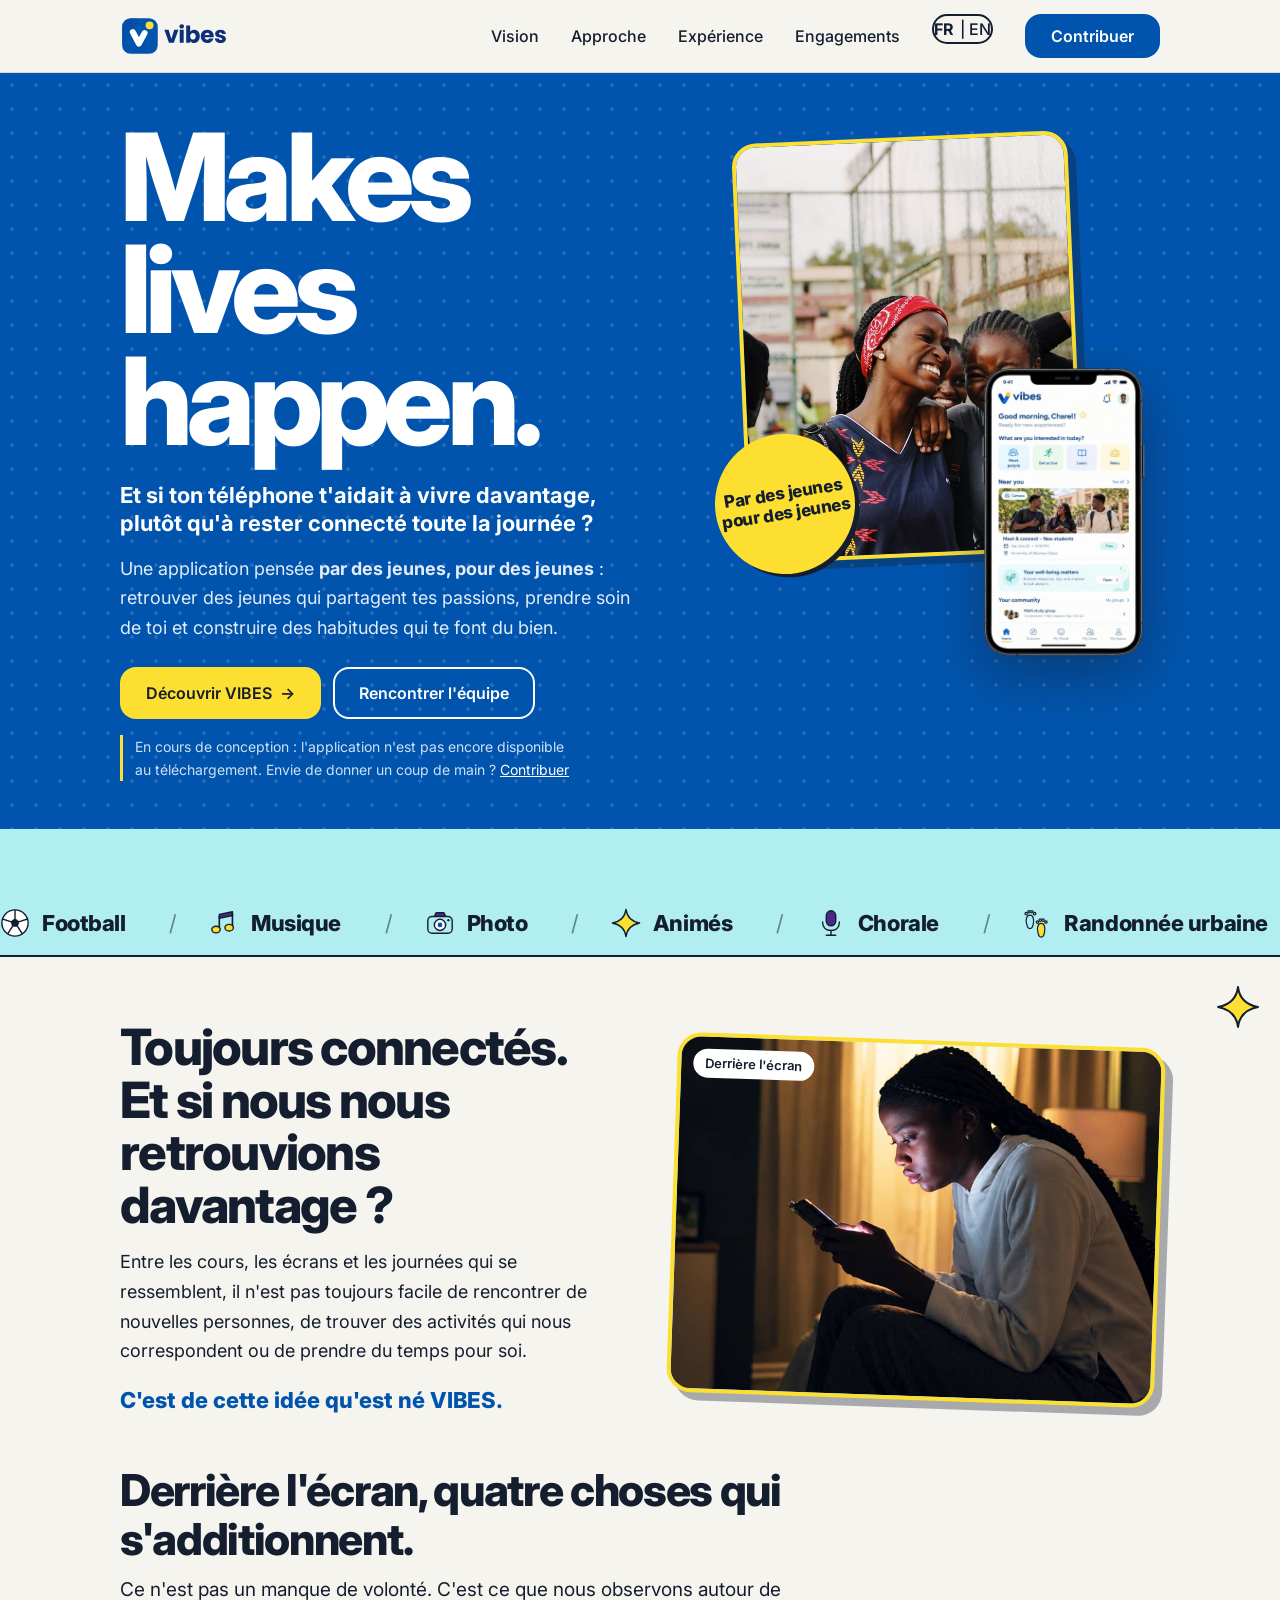
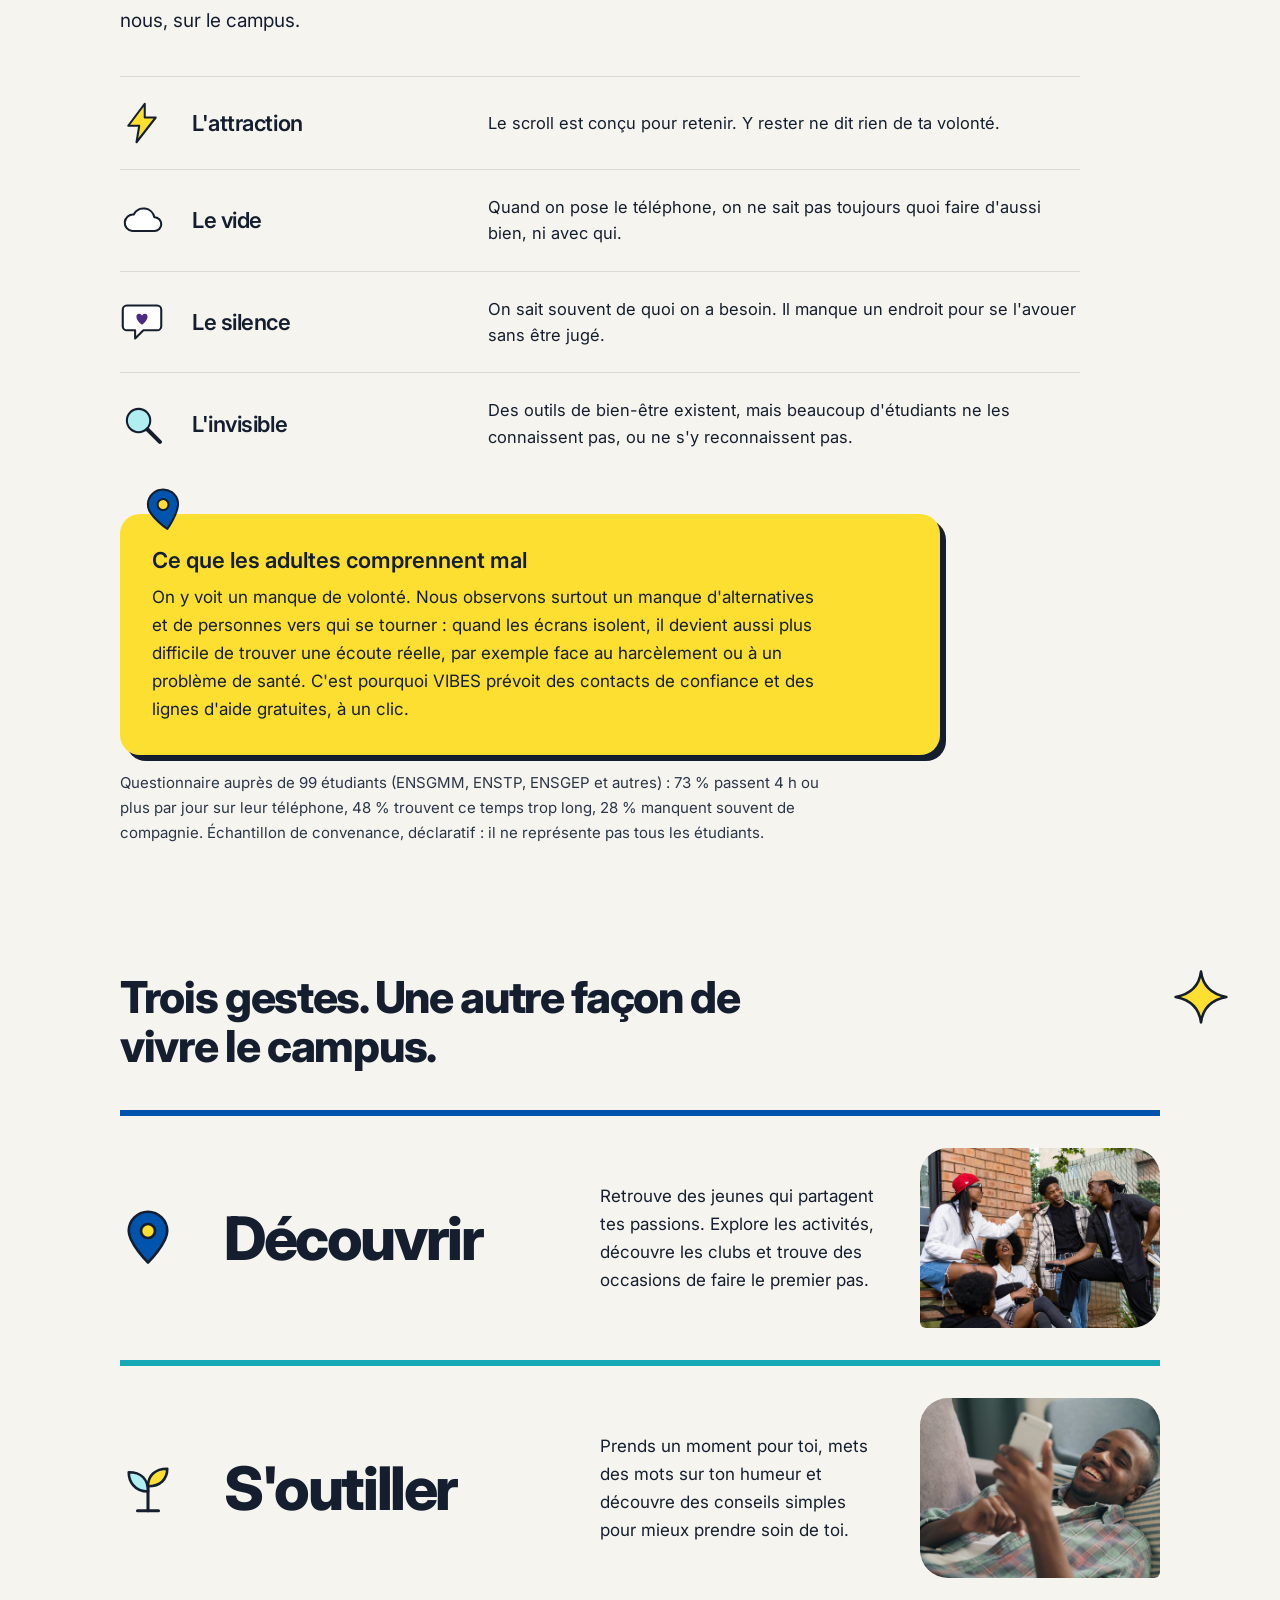
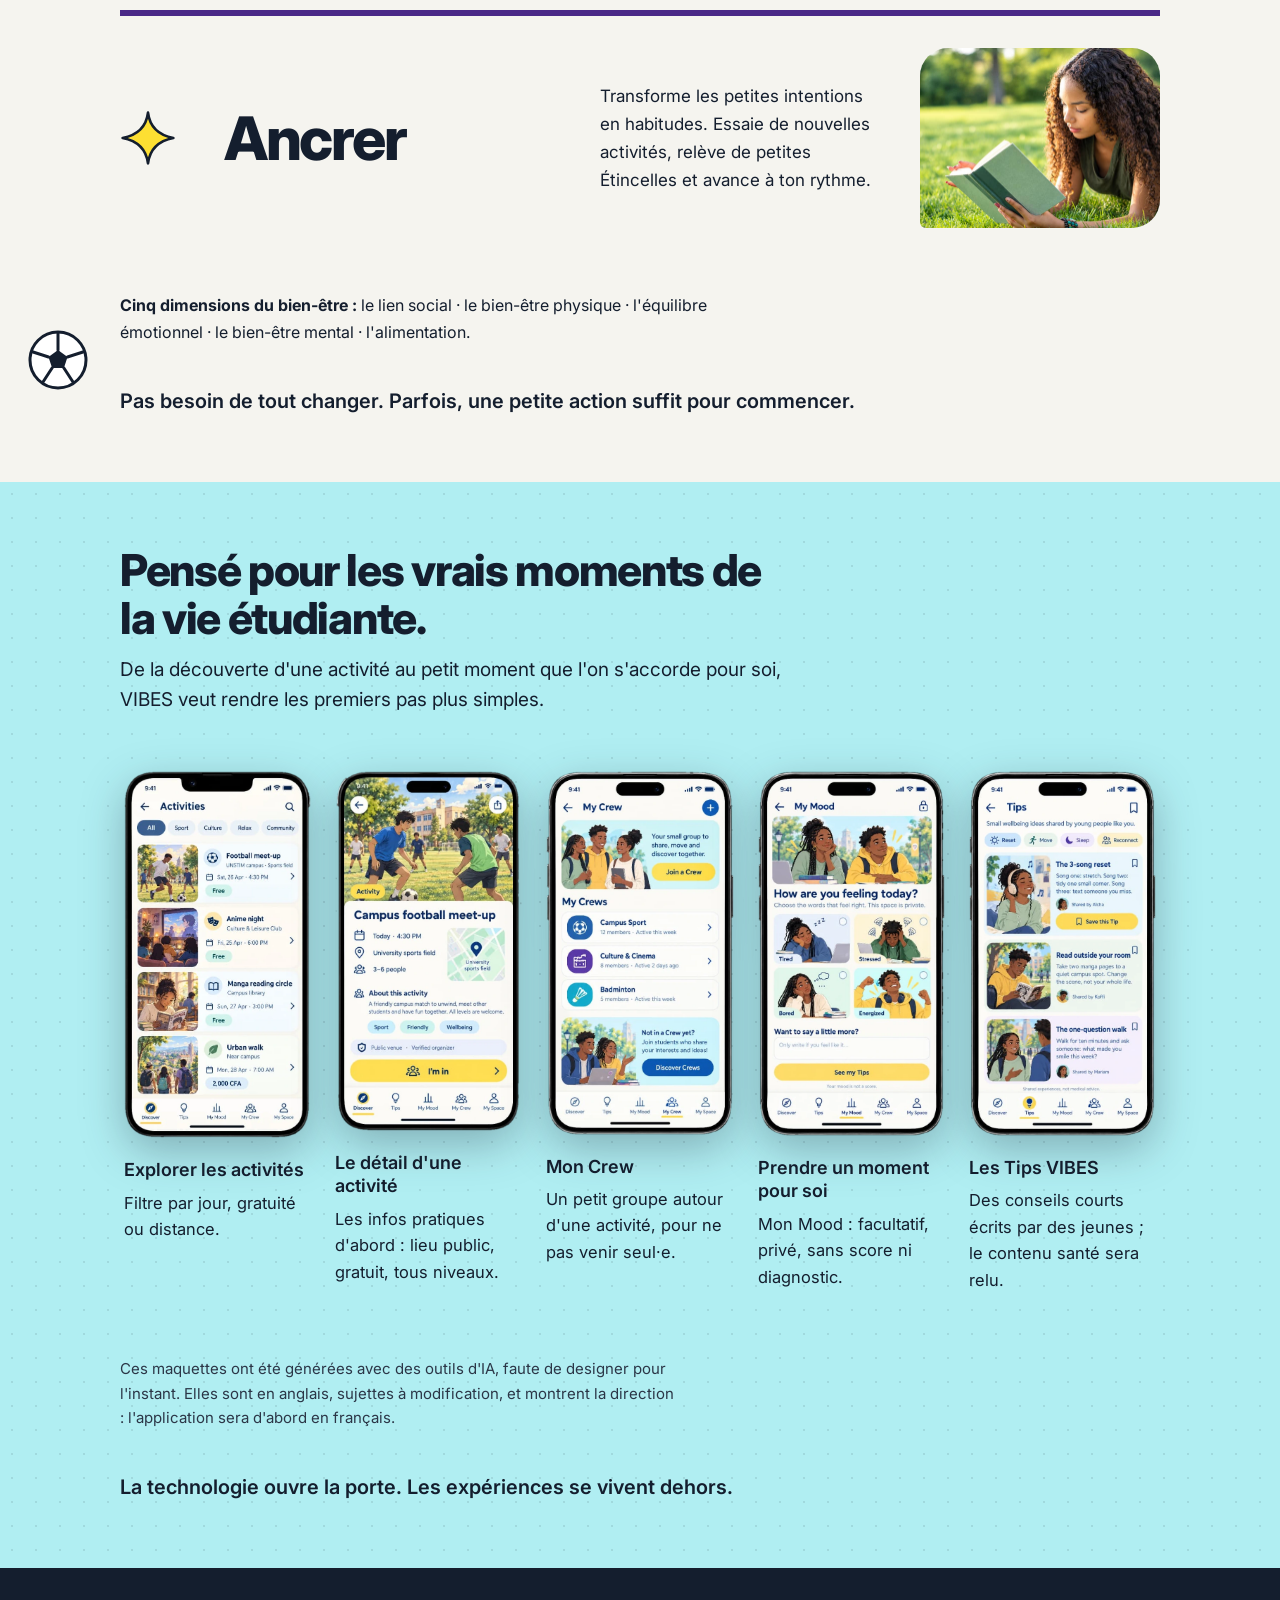
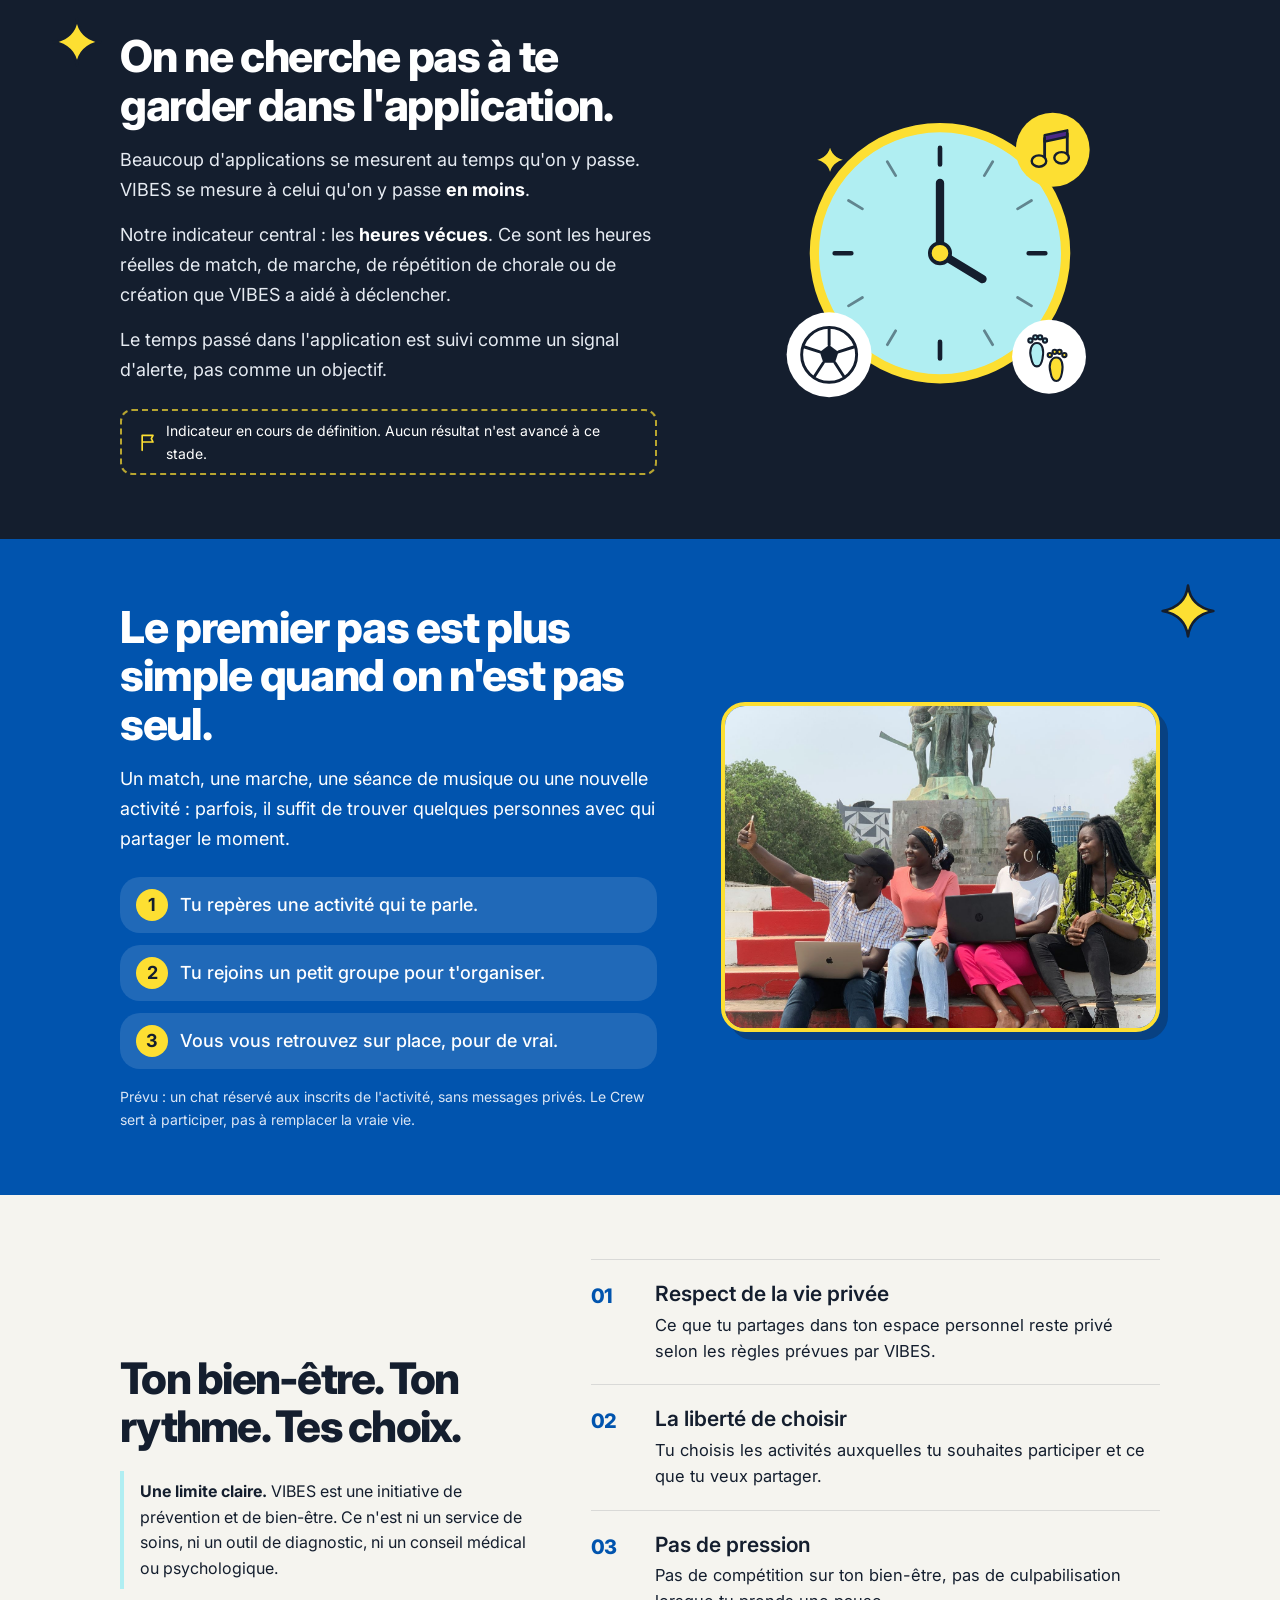
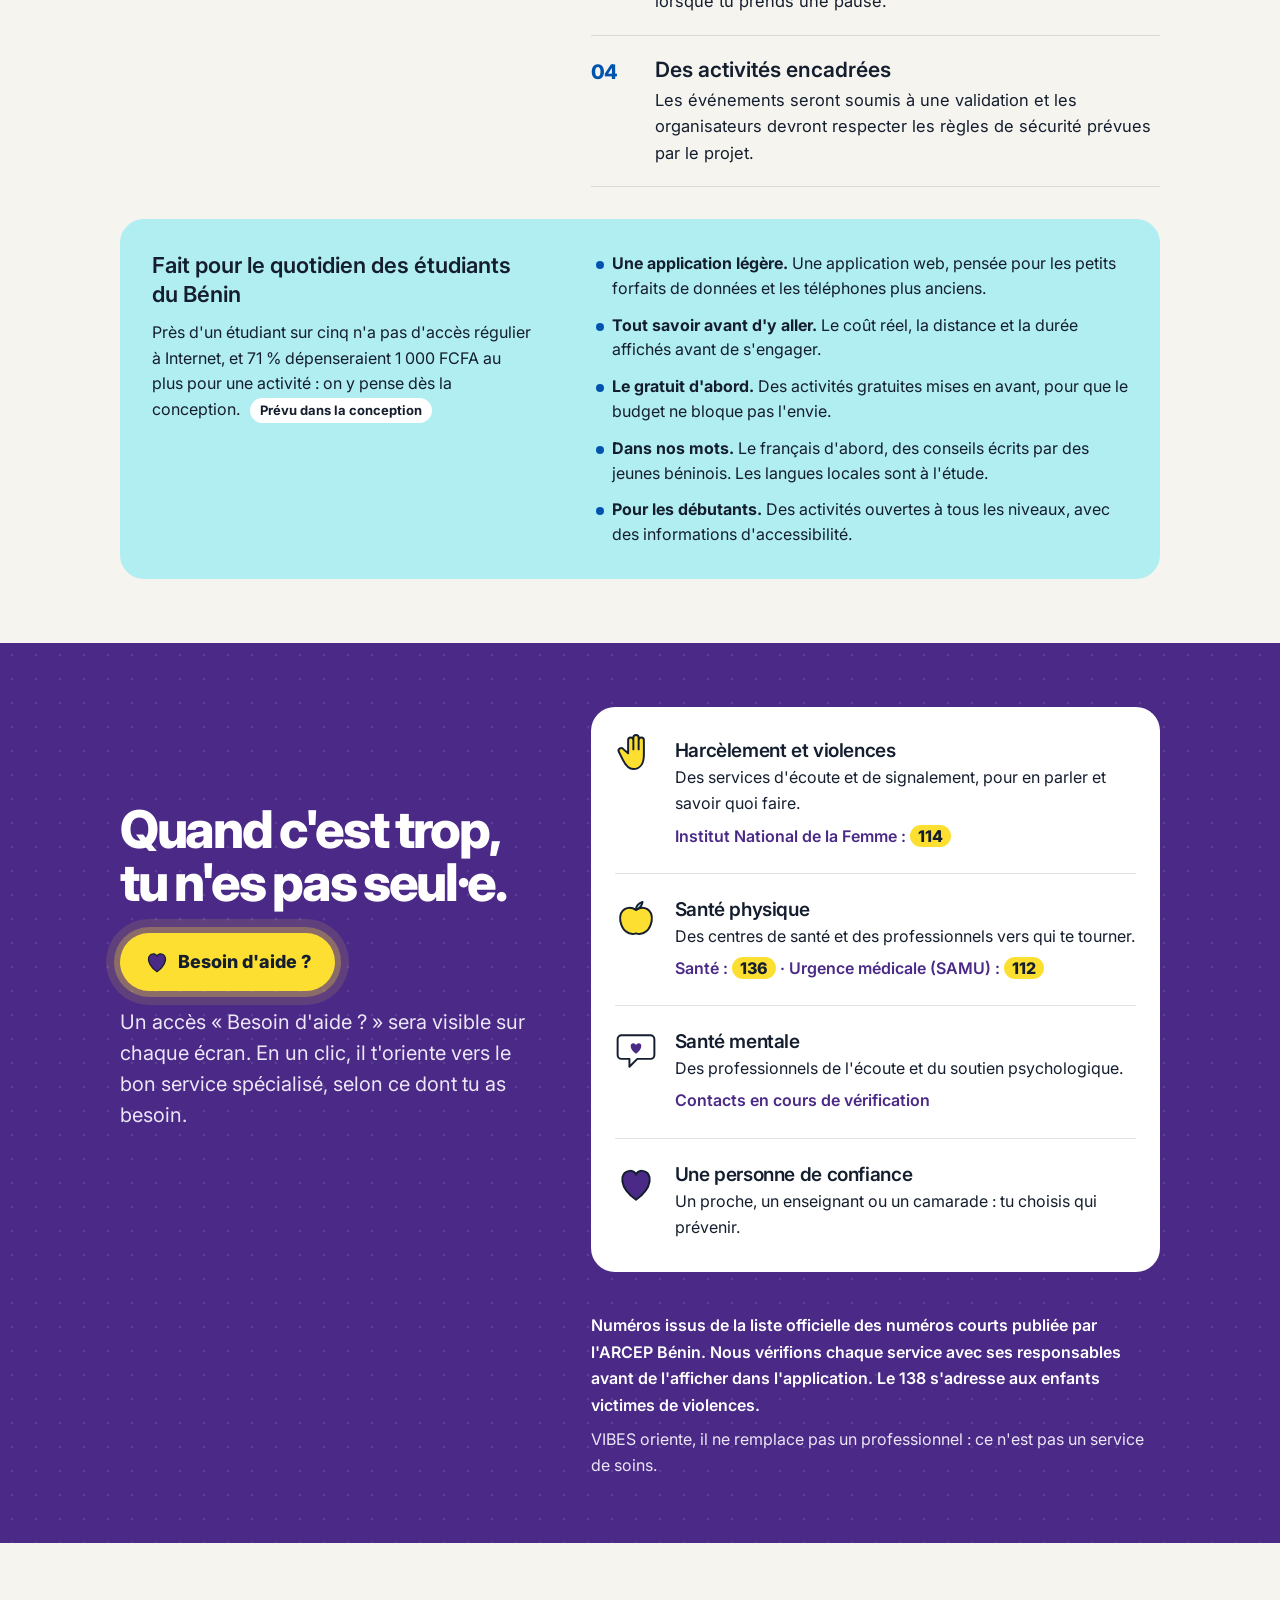
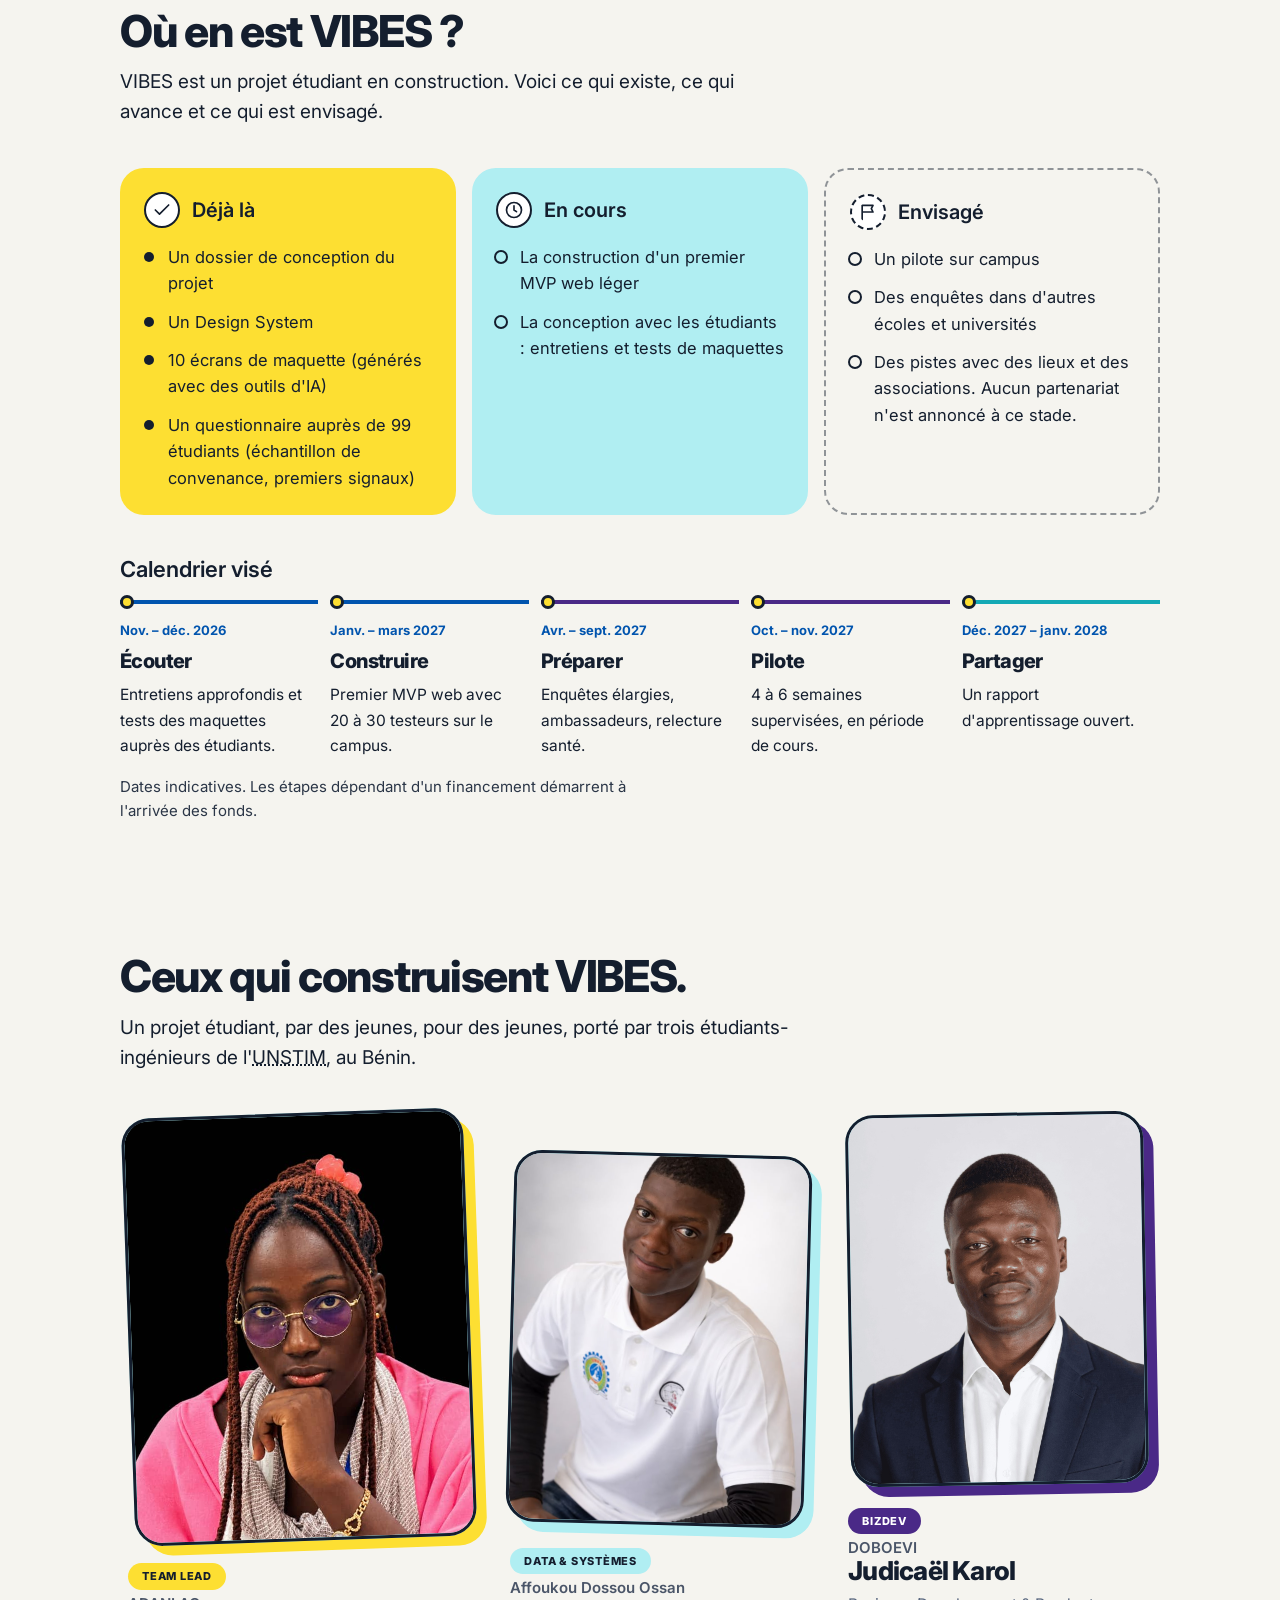
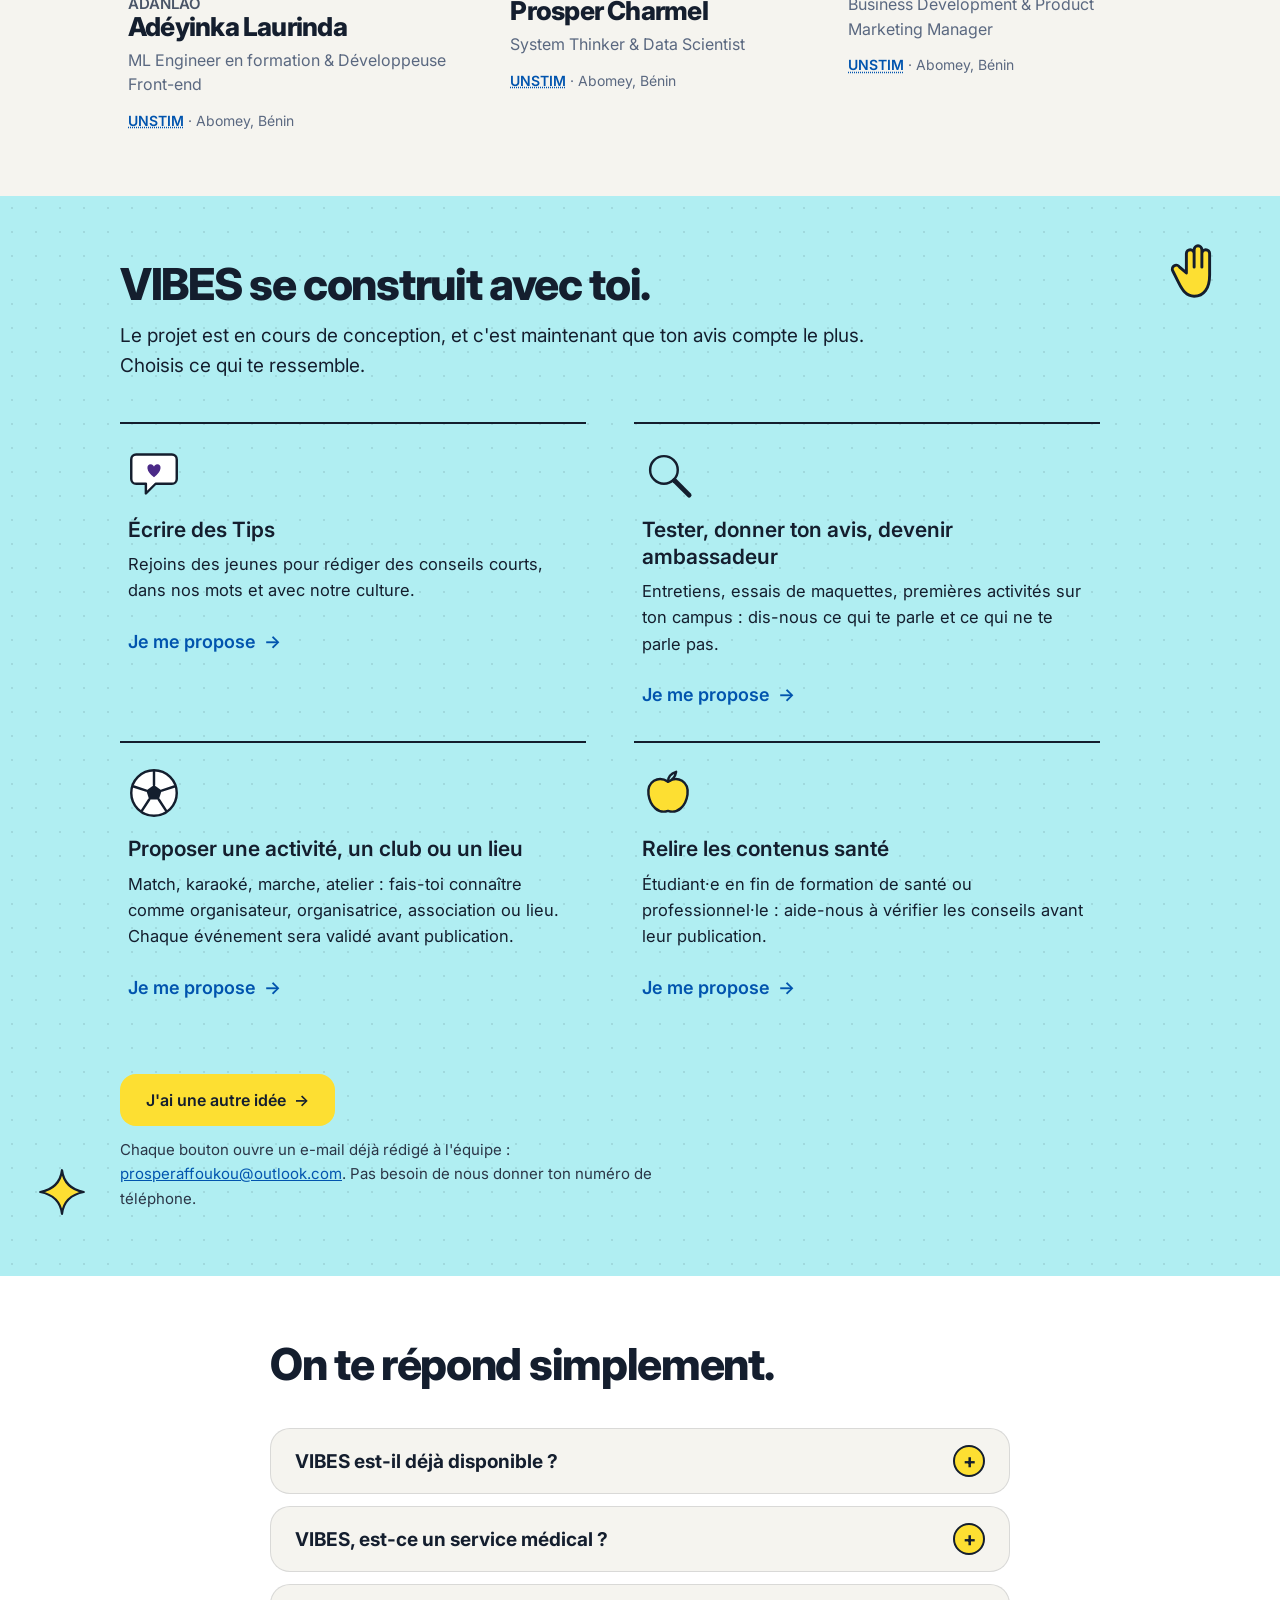
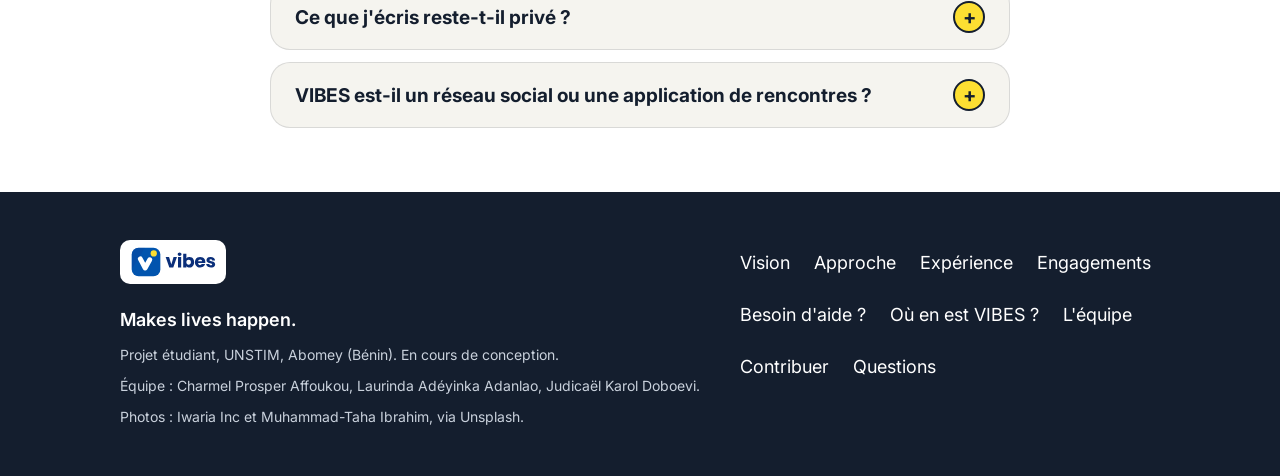
==== index.html @ 9d9d1234 "Contribuer : boutons par e-mail pré-rédigé, plus de liens GitHub Co-Authored-By: Claude Sonnet 5.5 <" ====
<!doctype html>
<html lang="fr">
<head>
  <meta charset="utf-8">
  <meta name="viewport" content="width=device-width, initial-scale=1">
  <title>VIBES · Makes lives happen</title>
  <meta name="description" content="VIBES est une initiative étudiante pour le bien-être sur les campus : retrouver des jeunes qui partagent tes passions, prendre soin de toi et construire des habitudes qui te font du bien.">
  <meta name="theme-color" content="#0154AE">
  <link rel="icon" href="favicon.svg" type="image/svg+xml">
  <link rel="icon" href="assets/brand/favicon-32.png" sizes="32x32" type="image/png">
  <link rel="apple-touch-icon" href="assets/brand/apple-touch-icon.png">
  <meta property="og:type" content="website">
  <meta property="og:locale" content="fr_FR">
  <meta property="og:title" content="VIBES · Makes lives happen">
  <meta property="og:description" content="Le bien-être étudiant autrement : découvrir, s'outiller, ancrer de bonnes habitudes.">
  <meta property="og:image" content="https://charmel7.github.io/vibes/assets/brand/og-image.png">
  <meta name="twitter:card" content="summary_large_image">
  <script>document.documentElement.classList.add('js');</script>
  <link rel="preconnect" href="https://fonts.googleapis.com">
  <link rel="preconnect" href="https://fonts.gstatic.com" crossorigin>
  <link rel="stylesheet" href="https://fonts.googleapis.com/css2?family=Inter:wght@400;500;600;700&display=swap">
  <link rel="stylesheet" href="styles.css">
</head>
<body>

<!-- ============ Bibliothèque d'illustrations (SVG) ============ -->
<svg width="0" height="0" style="position:absolute" aria-hidden="true" focusable="false">
  <defs>
    <!-- Icônes à traits (style Lucide) -->
    <symbol id="i-users" viewBox="0 0 24 24"><path d="M16 21v-2a4 4 0 0 0-4-4H6a4 4 0 0 0-4 4v2"/><circle cx="9" cy="7" r="4"/><path d="M22 21v-2a4 4 0 0 0-3-3.87"/><path d="M16 3.13a4 4 0 0 1 0 7.75"/></symbol>
    <symbol id="i-activity" viewBox="0 0 24 24"><path d="M22 12h-4l-3 9L9 3l-3 9H2"/></symbol>
    <symbol id="i-heart" viewBox="0 0 24 24"><path d="M19 14c1.49-1.46 3-3.21 3-5.5A5.5 5.5 0 0 0 16.5 3c-1.76 0-3 .5-4.5 2-1.5-1.5-2.74-2-4.5-2A5.5 5.5 0 0 0 2 8.5c0 2.3 1.5 4.05 3 5.5l7 7Z"/></symbol>
    <symbol id="i-wind" viewBox="0 0 24 24"><path d="M17.7 7.7a2.5 2.5 0 1 1 1.8 4.3H2"/><path d="M9.6 4.6A2 2 0 1 1 11 8H2"/><path d="M12.6 19.4A2 2 0 1 0 14 16H2"/></symbol>
    <symbol id="i-apple" viewBox="0 0 24 24"><path d="M12 20.94c1.5 0 2.75 1.06 4 1.06 3 0 6-8 6-12.22A4.91 4.91 0 0 0 17 5c-2.22 0-4 1.44-5 2-1-.56-2.78-2-5-2a4.9 4.9 0 0 0-5 4.78C2 14 5 22 8 22c1.25 0 2.5-1.06 4-1.06Z"/><path d="M10 2c1 .5 2 2 2 5"/></symbol>
    <symbol id="i-menu" viewBox="0 0 24 24"><path d="M4 6h16M4 12h16M4 18h16"/></symbol>
    <symbol id="i-x" viewBox="0 0 24 24"><path d="M18 6 6 18M6 6l12 12"/></symbol>
    <symbol id="i-plus" viewBox="0 0 24 24"><path d="M12 5v14M5 12h14"/></symbol>
    <symbol id="i-check" viewBox="0 0 24 24"><path d="M20 6 9 17l-5-5"/></symbol>
    <symbol id="i-clock" viewBox="0 0 24 24"><circle cx="12" cy="12" r="9"/><path d="M12 7v5l3 2"/></symbol>
    <symbol id="i-flag" viewBox="0 0 24 24"><path d="M5 22V4M5 4h13l-2 4 2 4H5"/></symbol>

    <!-- Marque : petit soleil du logo -->
    <symbol id="s-logo-sun" viewBox="0 0 24 24"><g stroke="currentColor" stroke-width="2" stroke-linecap="round"><path d="M12 1.5v3M12 19.5v3M1.5 12h3M19.5 12h3M4.6 4.6l2.1 2.1M17.3 17.3l2.1 2.1M19.4 4.6l-2.1 2.1M6.7 17.3l-2.1 2.1"/></g><circle cx="12" cy="12" r="5" fill="#FDDF32" stroke="currentColor" stroke-width="2"/></symbol>

    <!-- Autocollants : contour bleu nuit, couleurs de la palette -->
    <symbol id="s-ball" viewBox="0 0 64 64"><circle cx="32" cy="32" r="28" fill="#fff" stroke="#141E2E" stroke-width="3"/><polygon points="32,22 41.5,29 37.9,40 26.1,40 22.5,29" fill="#141E2E"/><path d="M32 22V5M41.5 29L57 24M37.9 40L47 54M26.1 40L17 54M22.5 29L7 24" stroke="#141E2E" stroke-width="3" fill="none" stroke-linecap="round"/></symbol>
    <symbol id="s-note" viewBox="0 0 64 64"><path d="M22 14 50 8v8L22 22Z" fill="#4A2987" stroke="#141E2E" stroke-width="3" stroke-linejoin="round"/><path d="M22 18v26M50 12v28" stroke="#141E2E" stroke-width="3.5" fill="none" stroke-linecap="round"/><ellipse cx="15" cy="46" rx="9" ry="7" fill="#FDDF32" stroke="#141E2E" stroke-width="3"/><ellipse cx="43" cy="42" rx="9" ry="7" fill="#FDDF32" stroke="#141E2E" stroke-width="3"/></symbol>
    <symbol id="s-camera" viewBox="0 0 64 64"><path d="M20 18l4-8h16l4 8" fill="#4A2987" stroke="#141E2E" stroke-width="3" stroke-linejoin="round"/><rect x="6" y="18" width="52" height="36" rx="9" fill="#B0EEF2" stroke="#141E2E" stroke-width="3"/><circle cx="32" cy="36" r="12" fill="#fff" stroke="#141E2E" stroke-width="3"/><circle cx="32" cy="36" r="5" fill="#0154AE"/><circle cx="50" cy="26" r="2.5" fill="#141E2E"/></symbol>
    <symbol id="s-book" viewBox="0 0 64 64"><path d="M32 18C24 12 12 12 6 14v36c6-2 18-2 26 4Z" fill="#fff" stroke="#141E2E" stroke-width="3" stroke-linejoin="round"/><path d="M32 18c8-6 20-6 26-4v36c-6-2-18-2-26 4Z" fill="#B0EEF2" stroke="#141E2E" stroke-width="3" stroke-linejoin="round"/><path d="M14 24h12M14 32h12M38 24h12M38 32h12" stroke="#141E2E" stroke-width="2.5" stroke-linecap="round"/></symbol>
    <symbol id="s-spark" viewBox="0 0 64 64"><path d="M32 3Q35 27 61 32Q35 37 32 61Q29 37 3 32Q29 27 32 3Z" fill="#FDDF32" stroke="#141E2E" stroke-width="3" stroke-linejoin="round"/></symbol>
    <symbol id="s-sun" viewBox="0 0 64 64"><g stroke="#141E2E" stroke-width="3.5" stroke-linecap="round"><path d="M32 4v8M32 52v8M4 32h8M52 32h8M12 12l6 6M46 46l6 6M52 12l-6 6M12 52l6-6"/></g><circle cx="32" cy="32" r="14" fill="#FDDF32" stroke="#141E2E" stroke-width="3"/></symbol>
    <symbol id="s-bubble" viewBox="0 0 64 64"><path d="M10 8h44a6 6 0 0 1 6 6v24a6 6 0 0 1-6 6H34L22 56V44H10a6 6 0 0 1-6-6V14a6 6 0 0 1 6-6Z" fill="#fff" stroke="#141E2E" stroke-width="3" stroke-linejoin="round"/><path d="M32 36C22 29 22 20 28 20c2 0 4 2 4 3 0-1 2-3 4-3 6 0 6 9-4 16Z" fill="#4A2987"/></symbol>
    <symbol id="s-foot" viewBox="0 0 64 64"><g stroke="#141E2E" stroke-width="2.6" stroke-linejoin="round"><path d="M10 34c-3-9 0-19 7-19s9 9 7 19c-1 6-3 10-7 10s-6-4-7-10Z" fill="#B0EEF2"/><circle cx="9" cy="12" r="2.6" fill="#B0EEF2"/><circle cx="15" cy="8" r="2.6" fill="#B0EEF2"/><circle cx="21" cy="8" r="2.6" fill="#B0EEF2"/><circle cx="27" cy="12" r="2.6" fill="#B0EEF2"/><path d="M34 52c-3-9 0-19 7-19s9 9 7 19c-1 6-3 10-7 10s-6-4-7-10Z" fill="#FDDF32"/><circle cx="33" cy="30" r="2.6" fill="#FDDF32"/><circle cx="39" cy="26" r="2.6" fill="#FDDF32"/><circle cx="45" cy="26" r="2.6" fill="#FDDF32"/><circle cx="51" cy="30" r="2.6" fill="#FDDF32"/></g></symbol>
    <symbol id="s-sprout" viewBox="0 0 64 64"><path d="M32 58V30" stroke="#141E2E" stroke-width="3.5" stroke-linecap="round"/><path d="M32 36C16 36 10 24 10 14c14 0 22 8 22 22Z" fill="#B0EEF2" stroke="#141E2E" stroke-width="3" stroke-linejoin="round"/><path d="M32 30c0-12 8-20 22-20 0 12-8 20-22 20Z" fill="#FDDF32" stroke="#141E2E" stroke-width="3" stroke-linejoin="round"/><path d="M20 58h24" stroke="#141E2E" stroke-width="3.5" stroke-linecap="round"/></symbol>
    <symbol id="s-pin" viewBox="0 0 64 64"><path d="M32 60S10 38 10 24a22 22 0 0 1 44 0C54 38 32 60 32 60Z" fill="#0154AE" stroke="#141E2E" stroke-width="3" stroke-linejoin="round"/><circle cx="32" cy="24" r="8" fill="#FDDF32" stroke="#141E2E" stroke-width="3"/></symbol>
    <symbol id="s-heart" viewBox="0 0 64 64"><path d="M32 56C6 38 6 14 22 12c6-1 10 4 10 6 0-2 4-7 10-6 16 2 16 26-10 44Z" fill="#4A2987" stroke="#141E2E" stroke-width="3" stroke-linejoin="round"/></symbol>
    <symbol id="s-bolt" viewBox="0 0 64 64"><path d="M36 4 12 36h16l-4 24 28-36H36Z" fill="#FDDF32" stroke="#141E2E" stroke-width="3" stroke-linejoin="round"/></symbol>
    <symbol id="s-cloud" viewBox="0 0 64 64"><path d="M18 48a12 12 0 0 1 2-24 16 16 0 0 1 30 4 10 10 0 0 1 0 20Z" fill="#fff" stroke="#141E2E" stroke-width="3" stroke-linejoin="round"/></symbol>
    <symbol id="s-search" viewBox="0 0 64 64"><circle cx="27" cy="27" r="17" fill="#B0EEF2" stroke="#141E2E" stroke-width="3"/><path d="m40 40 18 18" stroke="#141E2E" stroke-width="6" stroke-linecap="round"/></symbol>
    <symbol id="s-apple" viewBox="0 0 64 64"><path d="M32 18C20 10 6 18 8 34c2 14 12 24 24 20 12 4 22-6 24-20 2-16-12-24-24-16Z" fill="#FDDF32" stroke="#141E2E" stroke-width="3" stroke-linejoin="round"/><path d="M32 18c0-6 4-10 10-12-1 6-4 10-10 12Z" fill="#B0EEF2" stroke="#141E2E" stroke-width="3" stroke-linejoin="round"/></symbol>
    <symbol id="s-mic" viewBox="0 0 64 64"><rect x="22" y="6" width="20" height="32" rx="10" fill="#4A2987" stroke="#141E2E" stroke-width="3"/><path d="M14 30c0 12 8 18 18 18s18-6 18-18M32 48v10M22 58h20" stroke="#141E2E" stroke-width="3" fill="none" stroke-linecap="round"/></symbol>
    <symbol id="s-hand" viewBox="0 0 64 64"><path d="M20 34V14a4 4 0 0 1 8 0v14V10a4 4 0 0 1 8 0v18V14a4 4 0 0 1 8 0v22c0 14-6 22-16 22-8 0-12-6-16-14l-6-12a4 4 0 0 1 7-4Z" fill="#FDDF32" stroke="#141E2E" stroke-width="3" stroke-linejoin="round"/></symbol>
  </defs>
</svg>

<a class="skip" href="#contenu">Aller au contenu</a>

<!-- ============ 1. Navigation ============ -->
<header class="nav" id="haut">
  <div class="wrap nav__bar">
    <a class="logo logo--img" href="#haut" aria-label="VIBES, retour en haut de page">
      <img src="assets/brand/vibes-horizontal.svg" alt="VIBES" class="logo__img" width="107" height="40">
    </a>

    <nav class="nav__links" id="menu" aria-label="Navigation principale">
      <a href="#constat">Vision</a>
      <a href="#intentions">Approche</a>
      <a href="#experience">Expérience</a>
      <a href="#engagements">Engagements</a>
      <a class="lang" href="en/" hreflang="en" lang="en" title="Read this page in English"><b>FR</b> | EN</a>
      <a class="btn btn--blue nav__cta" href="#contribuer">Contribuer</a>
    </nav>

    <button class="nav__toggle" type="button" aria-expanded="false" aria-controls="menu" aria-label="Ouvrir le menu" data-label-open="Ouvrir le menu" data-label-close="Fermer le menu">
      <svg class="ico" aria-hidden="true"><use href="#i-menu"/></svg>
    </button>
  </div>
</header>

<main id="contenu">

  <!-- ============ 2. Hero ============ -->
  <section class="hero hero--v2">
    <div class="wrap hero2">
      <h1 class="hero2__title">Makes lives<br>happen.</h1>
      <div class="hero2__row">
        <div class="hero2__text">
          <p class="lead">Et si ton téléphone t'aidait à vivre davantage, plutôt qu'à rester connecté toute la journée ?</p>
          <p class="hero__sub">Une application pensée <strong>par des jeunes, pour des jeunes</strong> : retrouver des jeunes qui partagent tes passions, prendre soin de toi et construire des habitudes qui te font du bien.</p>
          <div class="actions">
            <a class="btn btn--yellow" href="#intentions">Découvrir VIBES <span aria-hidden="true">→</span></a>
            <a class="btn btn--ghost-light" href="#equipe">Rencontrer l'équipe</a>
          </div>
          <p class="status">En cours de conception : l'application n'est pas encore disponible au téléchargement. Envie de donner un coup de main ? <a href="#contribuer">Contribuer</a></p>
        </div>
        <div class="hero2__art">
          <div class="hero2__badge" aria-hidden="true">Par des jeunes<br>pour des jeunes</div>
          <img class="hero2__photo" src="assets/photos/amies-terrain.jpg" width="1200" height="800" alt="Étudiantes qui rient ensemble sur un terrain de sport" decoding="async" fetchpriority="high">
          <img class="hero2__phone" src="assets_1/page_accueil.png" alt="Maquette de l'écran d'accueil de VIBES : petite Étincelle du jour, activités de la semaine et accès à l'aide" decoding="async">
        </div>
      </div>
    </div>
  </section>

  <!-- Bandeau des passions -->
  <div class="marquee" role="region" aria-label="Des passions pour tous : football, musique, photo, animés, chorale, randonnée urbaine, jeux de société, cinéma, lecture, révision collective">
    <div class="marquee__track">
      <ul>
        <li><svg aria-hidden="true"><use href="#s-ball"/></svg>Football</li>
        <li><svg aria-hidden="true"><use href="#s-note"/></svg>Musique</li>
        <li><svg aria-hidden="true"><use href="#s-camera"/></svg>Photo</li>
        <li><svg aria-hidden="true"><use href="#s-spark"/></svg>Animés</li>
        <li><svg aria-hidden="true"><use href="#s-mic"/></svg>Chorale</li>
        <li><svg aria-hidden="true"><use href="#s-foot"/></svg>Randonnée urbaine</li>
        <li><svg aria-hidden="true"><use href="#s-bolt"/></svg>Jeux de société</li>
        <li><svg aria-hidden="true"><use href="#s-camera"/></svg>Cinéma</li>
        <li><svg aria-hidden="true"><use href="#s-book"/></svg>Lecture</li>
        <li><svg aria-hidden="true"><use href="#s-bubble"/></svg>Révision collective</li>
      </ul>
      <ul aria-hidden="true">
        <li><svg><use href="#s-ball"/></svg>Football</li>
        <li><svg><use href="#s-note"/></svg>Musique</li>
        <li><svg><use href="#s-camera"/></svg>Photo</li>
        <li><svg><use href="#s-spark"/></svg>Animés</li>
        <li><svg><use href="#s-mic"/></svg>Chorale</li>
        <li><svg><use href="#s-foot"/></svg>Randonnée urbaine</li>
        <li><svg><use href="#s-bolt"/></svg>Jeux de société</li>
        <li><svg><use href="#s-camera"/></svg>Cinéma</li>
        <li><svg><use href="#s-book"/></svg>Lecture</li>
        <li><svg><use href="#s-bubble"/></svg>Révision collective</li>
      </ul>
    </div>
  </div>

  <!-- ============ 3. Le problème (constat + quatre couches) ============ -->
  <section class="section" id="constat">
    <svg class="deco deco--m bob" style="--s:44px;top:28px;right:20px" aria-hidden="true"><use href="#s-spark"/></svg>
    <div class="wrap constat">
      <div class="constat__text reveal">
        <p class="eyebrow eyebrow--blue">Le constat</p>
        <h2>Toujours connectés. Et si nous nous retrouvions davantage ?</h2>
        <p>Entre les cours, les écrans et les journées qui se ressemblent, il n'est pas toujours facile de rencontrer de nouvelles personnes, de trouver des activités qui nous correspondent ou de prendre du temps pour soi.</p>
        <p class="transition">C'est de cette idée qu'est né VIBES.</p>
      </div>
      <div class="duo reveal">
        <figure class="scene-card scene-card--photo">
          <figcaption>Derrière l'écran</figcaption>
          <img class="scene-photo" src="assets_1/derrière_l'écran.jpeg" width="1200" height="800" alt="Étudiantes qui rient ensemble sur un terrain de sport" loading="lazy" decoding="async">
        </figure>
      </div>
    </div>

    <div class="wrap wrap--follow">
      <header class="section__head reveal">
        <p class="eyebrow eyebrow--blue">Pourquoi VIBES existe</p>
        <h2>Derrière l'écran, quatre choses qui s'additionnent.</h2>
        <p class="section__intro">Ce n'est pas un manque de volonté. C'est ce que nous observons autour de nous, sur le campus.</p>
      </header>

      <ol class="layers">
        <li class="layer reveal">
          <svg class="layer__ico" aria-hidden="true"><use href="#s-bolt"/></svg>
          <span class="layer__n">1</span>
          <h3>L'attraction</h3>
          <p>Le scroll est conçu pour retenir. Y rester ne dit rien de ta volonté.</p>
        </li>
        <li class="layer reveal">
          <svg class="layer__ico" aria-hidden="true"><use href="#s-cloud"/></svg>
          <span class="layer__n">2</span>
          <h3>Le vide</h3>
          <p>Quand on pose le téléphone, on ne sait pas toujours quoi faire d'aussi bien, ni avec qui.</p>
        </li>
        <li class="layer reveal">
          <svg class="layer__ico" aria-hidden="true"><use href="#s-bubble"/></svg>
          <span class="layer__n">3</span>
          <h3>Le silence</h3>
          <p>On sait souvent de quoi on a besoin. Il manque un endroit pour se l'avouer sans être jugé.</p>
        </li>
        <li class="layer reveal">
          <svg class="layer__ico" aria-hidden="true"><use href="#s-search"/></svg>
          <span class="layer__n">4</span>
          <h3>L'invisible</h3>
          <p>Des outils de bien-être existent, mais beaucoup d'étudiants ne les connaissent pas, ou ne s'y reconnaissent pas.</p>
        </li>
      </ol>

      <aside class="callout reveal"><svg class="callout__pin" aria-hidden="true"><use href="#s-pin"/></svg>
        <h3>Ce que les adultes comprennent mal</h3>
        <p>On y voit un manque de volonté. Nous observons surtout un manque d'alternatives et de personnes vers qui se tourner : quand les écrans isolent, il devient aussi plus difficile de trouver une écoute réelle, par exemple face au harcèlement ou à un problème de santé. C'est pourquoi VIBES prévoit des contacts de confiance et des lignes d'aide gratuites, à un clic.</p>
      </aside>
      <p class="note reveal">Questionnaire auprès de 99 étudiants (ENSGMM, ENSTP, ENSGEP et autres) : 73 % passent 4 h ou plus par jour sur leur téléphone, 48 % trouvent ce temps trop long, 28 % manquent souvent de compagnie. Échantillon de convenance, déclaratif : il ne représente pas tous les étudiants.</p>
    </div>
  </section>

  <!-- ============ 4. Les trois intentions ============ -->
  <section class="section" id="intentions">
    <svg class="deco" style="--s:56px;top:60px;right:4%" aria-hidden="true"><use href="#s-spark"/></svg>
    <svg class="deco" style="--s:64px;bottom:90px;left:2%" aria-hidden="true"><use href="#s-ball"/></svg>
    <div class="wrap">
      <header class="section__head reveal">
        <p class="eyebrow eyebrow--blue">L'approche</p>
        <h2>Trois gestes. Une autre façon de vivre le campus.</h2>
      </header>

      <ul class="gestures">
        <li class="gesture gesture--blue reveal">
          <svg class="gesture__ico" aria-hidden="true"><use href="#s-pin"/></svg>
          <h3>Découvrir</h3>
          <p>Retrouve des jeunes qui partagent tes passions. Explore les activités, découvre les clubs et trouve des occasions de faire le premier pas.</p>
          <img class="card__scene card__scene--photo" src="assets_1/Discover.jpeg" alt="Découvrir des activités et rencontrer des jeunes qui partagent tes passions" loading="lazy" decoding="async">
        </li>
        <li class="gesture gesture--turq reveal">
          <svg class="gesture__ico" aria-hidden="true"><use href="#s-sprout"/></svg>
          <h3>S'outiller</h3>
          <p>Prends un moment pour toi, mets des mots sur ton humeur et découvre des conseils simples pour mieux prendre soin de toi.</p>
          <img class="card__scene card__scene--photo" src="assets_1/equip yourself.jpeg" alt="Un étudiant prend un moment pour lui sur son téléphone" loading="lazy" decoding="async">
        </li>
        <li class="gesture gesture--purple reveal">
          <svg class="gesture__ico" aria-hidden="true"><use href="#s-spark"/></svg>
          <h3>Ancrer</h3>
          <p>Transforme les petites intentions en habitudes. Essaie de nouvelles activités, relève de petites Étincelles et avance à ton rythme.</p>
          <img class="card__scene card__scene--photo" src="assets_1/anchor.jpeg" alt="Ancrer de bonnes habitudes et avancer à son rythme" loading="lazy" decoding="async">
        </li>
      </ul>

      <p class="dimline reveal"><strong>Cinq dimensions du bien-être :</strong> le lien social · le bien-être physique · l'équilibre émotionnel · le bien-être mental · l'alimentation.</p>
      <p class="closing reveal">Pas besoin de tout changer. Parfois, une petite action suffit pour commencer.</p>
    </div>
  </section>

  <!-- ============ 6. Aperçu de l'expérience ============ -->
  <section class="section section--turq" id="experience">
    <div class="wrap">
      <header class="section__head reveal">
        <p class="eyebrow eyebrow--blue">L'expérience</p>
        <h2>Pensé pour les vrais moments de la vie étudiante.</h2>
        <p class="section__intro">De la découverte d'une activité au petit moment que l'on s'accorde pour soi, VIBES veut rendre les premiers pas plus simples.</p>
      </header>

      <div class="gallery">
        <div class="gal__item reveal">
          <figure class="phone" data-shot>
            <img src="assets/screens/02_explorer_activites.webp" alt="Maquette de l'écran Découvrir : activités du campus filtrables par jour, gratuité ou proximité" loading="lazy" decoding="async">
            <figcaption class="phone__missing">Maquette à ajouter : 02_explorer_activites.png</figcaption>
          </figure>
          <h3>Explorer les activités</h3>
          <p>Filtre par jour, gratuité ou distance.</p>
        </div>
        <div class="gal__item reveal">
          <figure class="phone" data-shot>
            <img src="assets/screens/03_detail_activite.webp" alt="Maquette du détail d'une activité : soirée anime au campus, informations pratiques et bouton Je participe" loading="lazy" decoding="async">
            <figcaption class="phone__missing">Maquette à ajouter : 03_detail_activite.png</figcaption>
          </figure>
          <h3>Le détail d'une activité</h3>
          <p>Les infos pratiques d'abord : lieu public, gratuit, tous niveaux.</p>
        </div>
        <div class="gal__item reveal">
          <figure class="phone" data-shot>
            <img src="assets/screens/05_mon_crew.webp" alt="Maquette de l'écran Mon Crew : petits groupes autour d'activités du campus" loading="lazy" decoding="async">
            <figcaption class="phone__missing">Maquette à ajouter : 05_mon_crew.png</figcaption>
          </figure>
          <h3>Mon Crew</h3>
          <p>Un petit groupe autour d'une activité, pour ne pas venir seul·e.</p>
        </div>
        <div class="gal__item reveal">
          <figure class="phone" data-shot>
            <img src="assets/screens/07_mon_mood.webp" alt="Maquette de Mon Mood : choix de ressenti du jour, avec la mention que l'humeur n'est pas un score" loading="lazy" decoding="async">
            <figcaption class="phone__missing">Maquette à ajouter : 07_mon_mood.png</figcaption>
          </figure>
          <h3>Prendre un moment pour soi</h3>
          <p>Mon Mood : facultatif, privé, sans score ni diagnostic.</p>
        </div>
        <div class="gal__item reveal">
          <figure class="phone" data-shot>
            <img src="assets/screens/09_tips_vibes.webp" alt="Maquette des Tips VIBES : petits conseils partagés par des jeunes, classés par thème" loading="lazy" decoding="async">
            <figcaption class="phone__missing">Maquette à ajouter : 09_tips_vibes.png</figcaption>
          </figure>
          <h3>Les Tips VIBES</h3>
          <p>Des conseils courts écrits par des jeunes ; le contenu santé sera relu.</p>
        </div>
      </div>
      <p class="note gallery__note reveal">Ces maquettes ont été générées avec des outils d'IA, faute de designer pour l'instant. Elles sont en anglais, sujettes à modification, et montrent la direction : l'application sera d'abord en français.</p>
      <p class="closing reveal">La technologie ouvre la porte. Les expériences se vivent dehors.</p>
    </div>
  </section>

  <!-- ============ Heures vécues ============ -->
  <section class="section section--night" id="heures">
    <svg class="deco" style="--s:52px;top:48px;left:4%" aria-hidden="true"><use href="#s-spark"/></svg>
    <div class="wrap heures">
      <div class="heures__text reveal">
        <p class="eyebrow eyebrow--yellow">Ce qui nous distingue</p>
        <h2>On ne cherche pas à te garder dans l'application.</h2>
        <p>Beaucoup d'applications se mesurent au temps qu'on y passe. VIBES se mesure à celui qu'on y passe <strong>en moins</strong>.</p>
        <p>Notre indicateur central : les <strong>heures vécues</strong>. Ce sont les heures réelles de match, de marche, de répétition de chorale ou de création que VIBES a aidé à déclencher.</p>
        <p>Le temps passé dans l'application est suivi comme un signal d'alerte, pas comme un objectif.</p>
        <p class="tag"><svg class="ico" aria-hidden="true"><use href="#i-flag"/></svg>Indicateur en cours de définition. Aucun résultat n'est avancé à ce stade.</p>
      </div>
      <div class="clock reveal" aria-hidden="true">
        <svg viewBox="-24 -8 368 336">
          <circle cx="160" cy="160" r="136" fill="#B0EEF2" stroke="#FDDF32" stroke-width="10"/>
          <g stroke="#141E2E" stroke-width="5" stroke-linecap="round">
            <path d="M160 46v18M160 256v18M46 160h18M256 160h18"/>
          </g>
          <g stroke="#141E2E" stroke-width="3" stroke-linecap="round" opacity=".5">
            <path d="M217 61l-9 15M259 103l-15 9M259 217l-15-9M217 259l-9-15M103 259l9-15M61 217l15-9M61 103l15 9M103 61l9 15"/>
          </g>
          <path d="M160 160V84M160 160l46 28" stroke="#141E2E" stroke-width="9" stroke-linecap="round"/>
          <circle cx="160" cy="160" r="11" fill="#FDDF32" stroke="#141E2E" stroke-width="4"/>
          <circle cx="40" cy="270" r="46" fill="#fff"/><use href="#s-ball" x="6" y="236" width="68" height="68"/>
          <circle cx="282" cy="48" r="40" fill="#FDDF32"/><use href="#s-note" x="254" y="20" width="56" height="56"/>
          <circle cx="278" cy="272" r="40" fill="#fff"/><use href="#s-foot" x="250" y="244" width="56" height="56"/>
          <use href="#s-spark" x="22" y="40" width="38" height="38"/>
        </svg>
      </div>
    </div>
  </section>

  <!-- ============ 7. Le Crew ============ -->
  <section class="section section--blue" id="crew">
    <svg class="deco" style="--s:56px;top:44px;right:5%" aria-hidden="true"><use href="#s-spark"/></svg>
    <div class="wrap crew">
      <div class="crew__text reveal">
        <p class="eyebrow eyebrow--yellow">Le Crew</p>
        <h2>Le premier pas est plus simple quand on n'est pas seul.</h2>
        <p>Un match, une marche, une séance de musique ou une nouvelle activité : parfois, il suffit de trouver quelques personnes avec qui partager le moment.</p>

        <ol class="steps">
          <li><span>1</span>Tu repères une activité qui te parle.</li>
          <li><span>2</span>Tu rejoins un petit groupe pour t'organiser.</li>
          <li><span>3</span>Vous vous retrouvez sur place, pour de vrai.</li>
        </ol>
        <p class="crew__note">Prévu : un chat réservé aux inscrits de l'activité, sans messages privés. Le Crew sert à participer, pas à remplacer la vraie vie.</p>
      </div>

      <div class="crewshot crewshot--solo reveal">
        <img class="crewshot__photo" src="assets/photos/etudiants-marches.jpg" width="1400" height="1050" alt="Quatre étudiants assis sur des marches avec des ordinateurs portables, l'un d'eux prend un selfie" loading="lazy" decoding="async">
      </div>
    </div>
  </section>

  <!-- ============ 8. Confiance et respect ============ -->
  <section class="section" id="engagements">
    <div class="wrap eng">
      <div class="eng__side reveal">
        <p class="eyebrow eyebrow--blue">Nos engagements</p>
        <h2>Ton bien-être. Ton rythme. Tes choix.</h2>
        <p class="eng__limit"><strong>Une limite claire.</strong> VIBES est une initiative de prévention et de bien-être. Ce n'est ni un service de soins, ni un outil de diagnostic, ni un conseil médical ou psychologique.</p>
      </div>
      <ol class="eng__list">
        <li class="reveal"><h3>Respect de la vie privée</h3><p>Ce que tu partages dans ton espace personnel reste privé selon les règles prévues par VIBES.</p></li>
        <li class="reveal"><h3>La liberté de choisir</h3><p>Tu choisis les activités auxquelles tu souhaites participer et ce que tu veux partager.</p></li>
        <li class="reveal"><h3>Pas de pression</h3><p>Pas de compétition sur ton bien-être, pas de culpabilisation lorsque tu prends une pause.</p></li>
        <li class="reveal"><h3>Des activités encadrées</h3><p>Les événements seront soumis à une validation et les organisateurs devront respecter les règles de sécurité prévues par le projet.</p></li>
      </ol>
      <div class="eng__here reveal">
        <h3>Fait pour le quotidien des étudiants du Bénin</h3>
        <p class="section__intro">Près d'un étudiant sur cinq n'a pas d'accès régulier à Internet, et 71 % dépenseraient 1 000 FCFA au plus pour une activité : on y pense dès la conception. <span class="pill">Prévu dans la conception</span></p>
        <ul>
          <li><strong>Une application légère.</strong> Une application web, pensée pour les petits forfaits de données et les téléphones plus anciens.</li>
          <li><strong>Tout savoir avant d'y aller.</strong> Le coût réel, la distance et la durée affichés avant de s'engager.</li>
          <li><strong>Le gratuit d'abord.</strong> Des activités gratuites mises en avant, pour que le budget ne bloque pas l'envie.</li>
          <li><strong>Dans nos mots.</strong> Le français d'abord, des conseils écrits par des jeunes béninois. Les langues locales sont à l'étude.</li>
          <li><strong>Pour les débutants.</strong> Des activités ouvertes à tous les niveaux, avec des informations d'accessibilité.</li>
        </ul>
      </div>
    </div>
  </section>

  <!-- ============ Besoin d'aide ============ -->
  <section class="section section--help" id="aide">
    <div class="wrap help">
      <div class="help__head reveal">
        <h2>Quand c'est trop, tu n'es pas seul·e.</h2>
        <p class="help__demo" aria-hidden="true"><span><svg class="ico-btn" aria-hidden="true"><use href="#s-heart"/></svg>Besoin d'aide ?</span></p>
        <p class="help__lead">Un accès « Besoin d'aide ? » sera visible sur chaque écran. En un clic, il t'oriente vers le bon service spécialisé, selon ce dont tu as besoin.</p>
      </div>
      <ul class="help__list">
        <li class="reveal"><svg class="help__ico" aria-hidden="true"><use href="#s-hand"/></svg><h3>Harcèlement et violences</h3><p>Des services d'écoute et de signalement, pour en parler et savoir quoi faire.</p><p class="help__num">Institut National de la Femme : <strong>114</strong></p></li>
        <li class="reveal"><svg class="help__ico" aria-hidden="true"><use href="#s-apple"/></svg><h3>Santé physique</h3><p>Des centres de santé et des professionnels vers qui te tourner.</p><p class="help__num">Santé : <strong>136</strong> · Urgence médicale (SAMU) : <strong>112</strong></p></li>
        <li class="reveal"><svg class="help__ico" aria-hidden="true"><use href="#s-bubble"/></svg><h3>Santé mentale</h3><p>Des professionnels de l'écoute et du soutien psychologique.</p><p class="help__num">Contacts en cours de vérification</p></li>
        <li class="reveal"><svg class="help__ico" aria-hidden="true"><use href="#s-heart"/></svg><h3>Une personne de confiance</h3><p>Un proche, un enseignant ou un camarade : tu choisis qui prévenir.</p></li>
      </ul>
      <div class="help__foot reveal">
        <p>Numéros issus de la liste officielle des numéros courts publiée par l'ARCEP Bénin. Nous vérifions chaque service avec ses responsables avant de l'afficher dans l'application. Le 138 s'adresse aux enfants victimes de violences.</p>
        <p>VIBES oriente, il ne remplace pas un professionnel : ce n'est pas un service de soins.</p>
      </div>
    </div>
  </section>

  <!-- ============ État du projet ============ -->
  <section class="section" id="etat">
    <div class="wrap">
      <header class="section__head reveal">
        <p class="eyebrow eyebrow--blue">En toute transparence</p>
        <h2>Où en est VIBES ?</h2>
        <p class="section__intro">VIBES est un projet étudiant en construction. Voici ce qui existe, ce qui avance et ce qui est envisagé.</p>
      </header>

      <div class="roadmap">
        <article class="rm rm--done reveal">
          <h3><svg class="ico" aria-hidden="true"><use href="#i-check"/></svg>Déjà là</h3>
          <ul>
            <li>Un dossier de conception du projet</li>
            <li>Un Design System</li>
            <li>10 écrans de maquette (générés avec des outils d'IA)</li>
            <li>Un questionnaire auprès de 99 étudiants (échantillon de convenance, premiers signaux)</li>
          </ul>
        </article>
        <article class="rm rm--now reveal">
          <h3><svg class="ico" aria-hidden="true"><use href="#i-clock"/></svg>En cours</h3>
          <ul>
            <li>La construction d'un premier MVP web léger</li>
            <li>La conception avec les étudiants : entretiens et tests de maquettes</li>
          </ul>
        </article>
        <article class="rm rm--next reveal">
          <h3><svg class="ico" aria-hidden="true"><use href="#i-flag"/></svg>Envisagé</h3>
          <ul>
            <li>Un pilote sur campus</li>
            <li>Des enquêtes dans d'autres écoles et universités</li>
            <li>Des pistes avec des lieux et des associations. Aucun partenariat n'est annoncé à ce stade.</li>
          </ul>
        </article>
      </div>

      <div class="timeline reveal">
        <h3>Calendrier visé</h3>
        <ol class="tl">
          <li><b>Nov. – déc. 2026</b><span>Écouter</span><p>Entretiens approfondis et tests des maquettes auprès des étudiants.</p></li>
          <li><b>Janv. – mars 2027</b><span>Construire</span><p>Premier MVP web avec 20 à 30 testeurs sur le campus.</p></li>
          <li><b>Avr. – sept. 2027</b><span>Préparer</span><p>Enquêtes élargies, ambassadeurs, relecture santé.</p></li>
          <li><b>Oct. – nov. 2027</b><span>Pilote</span><p>4 à 6 semaines supervisées, en période de cours.</p></li>
          <li><b>Déc. 2027 – janv. 2028</b><span>Partager</span><p>Un rapport d'apprentissage ouvert.</p></li>
        </ol>
        <p class="note">Dates indicatives. Les étapes dépendant d'un financement démarrent à l'arrivée des fonds.</p>
      </div>
    </div>
  </section>

  <!-- ============ L'équipe ============ -->
  <section class="section" id="equipe">
    <div class="wrap">
      <header class="section__head reveal">
        <p class="eyebrow eyebrow--blue">L'équipe</p>
        <h2>Ceux qui construisent VIBES.</h2>
        <p class="section__intro">Un projet étudiant, par des jeunes, pour des jeunes, porté par trois étudiants-ingénieurs de l'<abbr title="Université Nationale des Sciences, Technologies, Ingénierie et Mathématiques d'Abomey">UNSTIM</abbr>, au Bénin.</p>
      </header>

      <div class="team">

        <article class="team__card reveal">
          <div class="team__photo-wrap">
            <img src="assets/team/laurinda.jpg" alt="Photo de Laurinda Adéyinka Adanlao" loading="lazy" decoding="async" width="240" height="240">
          </div>
          <div class="team__body">
            <div class="team__meta">
              <span class="team__badge">Team Lead</span>
            </div>
            <h3 class="team__name">ADANLAO<br><strong>Adéyinka Laurinda</strong></h3>
            <p class="team__role">ML Engineer en formation &amp; Développeuse Front-end</p>
            <p class="team__school"><abbr title="Université Nationale des Sciences, Technologies, Ingénierie et Mathématiques d'Abomey">UNSTIM</abbr> · Abomey, Bénin</p>
          </div>
        </article>

        <article class="team__card reveal">
          <div class="team__photo-wrap">
            <img src="assets/team/charmel.jpg" alt="Photo de Charmel Prosper Affoukou" loading="lazy" decoding="async" width="240" height="240">
          </div>
          <div class="team__body">
            <div class="team__meta">
              <span class="team__badge team__badge--turq">Data &amp; Systèmes</span>
            </div>
            <h3 class="team__name">Affoukou Dossou Ossan<br><strong>Prosper Charmel</strong></h3>
            <p class="team__role">System Thinker &amp; Data Scientist</p>
            <p class="team__school"><abbr title="Université Nationale des Sciences, Technologies, Ingénierie et Mathématiques d'Abomey">UNSTIM</abbr> · Abomey, Bénin</p>
          </div>
        </article>

        <article class="team__card reveal">
          <div class="team__photo-wrap">
            <img src="assets/team/judicael.jpg" alt="Photo de Judicaël Karol Doboevi" loading="lazy" decoding="async" width="240" height="240">
          </div>
          <div class="team__body">
            <div class="team__meta">
              <span class="team__badge team__badge--purple">Bizdev</span>
            </div>
            <h3 class="team__name">DOBOEVI<br><strong>Judicaël Karol</strong></h3>
            <p class="team__role">Business Development &amp; Product Marketing Manager</p>
            <p class="team__school"><abbr title="Université Nationale des Sciences, Technologies, Ingénierie et Mathématiques d'Abomey">UNSTIM</abbr> · Abomey, Bénin</p>
          </div>
        </article>

      </div>
    </div>
  </section>

  <!-- ============ Contribuer ============ -->
  <section class="section section--turq" id="contribuer">
    <svg class="deco" style="--s:62px;top:44px;right:4%" aria-hidden="true"><use href="#s-hand"/></svg>
    <svg class="deco" style="--s:48px;bottom:60px;left:3%" aria-hidden="true"><use href="#s-spark"/></svg>
    <div class="wrap">
      <header class="section__head section__head--wide reveal">
        <p class="eyebrow eyebrow--purple">Contribuer</p>
        <h2>VIBES se construit avec toi.</h2>
        <p class="section__intro">Le projet est en cours de conception, et c'est maintenant que ton avis compte le plus. Choisis ce qui te ressemble.</p>
      </header>

      <ul class="give">
        <li class="reveal">
          <svg aria-hidden="true"><use href="#s-bubble"/></svg>
          <h3>Écrire des Tips</h3>
          <p>Rejoins des jeunes pour rédiger des conseils courts, dans nos mots et avec notre culture.</p>
          <a class="link" href="mailto:prosperaffoukou@outlook.com?subject=Contribution%20%3A%20%C3%A9crire%20des%20Tips&amp;body=Salut%20%21%20Je%20voudrais%20contribuer%20%C3%A0%20VIBES%20en%20%C3%A9crivant%20des%20Tips.%0A%0ACe%20que%20je%20propose%20%3A%20%0A%0AMa%20fili%C3%A8re%20/%20mon%20%C3%A9tablissement%20%3A%0A" target="_blank" rel="noopener">Je me propose <span aria-hidden="true">→</span><span class="sr">, écrire des Tips (s'ouvre dans un nouvel onglet)</span></a>
        </li>
        <li class="reveal">
          <svg aria-hidden="true"><use href="#s-search"/></svg>
          <h3>Tester, donner ton avis, devenir ambassadeur</h3>
          <p>Entretiens, essais de maquettes, premières activités sur ton campus : dis-nous ce qui te parle et ce qui ne te parle pas.</p>
          <a class="link" href="mailto:prosperaffoukou@outlook.com?subject=Contribution%20%3A%20tester%20et%20donner%20mon%20avis&amp;body=Salut%20%21%20Je%20voudrais%20tester%20VIBES%20et%20donner%20mon%20avis.%0A%0ACe%20que%20je%20propose%20%3A%20%0A%0AMa%20fili%C3%A8re%20/%20mon%20%C3%A9tablissement%20%3A%0A" target="_blank" rel="noopener">Je me propose <span aria-hidden="true">→</span><span class="sr">, tester et donner mon avis (s'ouvre dans un nouvel onglet)</span></a>
        </li>
        <li class="reveal">
          <svg aria-hidden="true"><use href="#s-ball"/></svg>
          <h3>Proposer une activité, un club ou un lieu</h3>
          <p>Match, karaoké, marche, atelier : fais-toi connaître comme organisateur, organisatrice, association ou lieu. Chaque événement sera validé avant publication.</p>
          <a class="link" href="mailto:prosperaffoukou@outlook.com?subject=Contribution%20%3A%20proposer%20une%20activit%C3%A9%20ou%20un%20club&amp;body=Salut%20%21%20Je%20voudrais%20proposer%20une%20activit%C3%A9%20ou%20un%20club%20sur%20VIBES.%0A%0AL%27activit%C3%A9%20ou%20le%20club%20%3A%20%0A%0AMa%20fili%C3%A8re%20/%20mon%20%C3%A9tablissement%20%3A%0A" target="_blank" rel="noopener">Je me propose <span aria-hidden="true">→</span><span class="sr">, proposer une activité ou un club (s'ouvre dans un nouvel onglet)</span></a>
        </li>
        <li class="reveal">
          <svg aria-hidden="true"><use href="#s-apple"/></svg>
          <h3>Relire les contenus santé</h3>
          <p>Étudiant·e en fin de formation de santé ou professionnel·le : aide-nous à vérifier les conseils avant leur publication.</p>
          <a class="link" href="mailto:prosperaffoukou@outlook.com?subject=Contribution%20%3A%20relire%20les%20contenus%20sant%C3%A9&amp;body=Salut%20%21%20Je%20voudrais%20relire%20les%20contenus%20sant%C3%A9%20de%20VIBES.%0A%0AMon%20profil%20%28formation%20/%20m%C3%A9tier%29%20%3A%0A" target="_blank" rel="noopener">Je me propose <span aria-hidden="true">→</span><span class="sr">, relire les contenus santé (s'ouvre dans un nouvel onglet)</span></a>
        </li>
      </ul>

      <div class="give__more reveal">
        <a class="btn btn--yellow" href="mailto:prosperaffoukou@outlook.com?subject=Une%20id%C3%A9e%20pour%20VIBES&amp;body=Salut%20%21%20J%27ai%20une%20id%C3%A9e%20pour%20VIBES%20%3A%0A" target="_blank" rel="noopener">J'ai une autre idée <span aria-hidden="true">→</span><span class="sr"> (s'ouvre dans un nouvel onglet)</span></a>
        <p class="note">Chaque bouton ouvre un e-mail déjà rédigé à l'équipe : <a href="mailto:prosperaffoukou@outlook.com">prosperaffoukou@outlook.com</a>. Pas besoin de nous donner ton numéro de téléphone.</p>
      </div>
    </div>
  </section>

  <!-- ============ Questions fréquentes ============ -->
  <section class="section section--white" id="faq">
    <div class="wrap faq">
      <header class="section__head reveal">
        <p class="eyebrow eyebrow--blue">Questions fréquentes</p>
        <h2>On te répond simplement.</h2>
      </header>

      <div class="faq__list reveal">
        <details>
          <summary>VIBES est-il déjà disponible ?</summary>
          <p>Pas encore. Le projet est en cours de conception : les maquettes existent, mais l'application n'est pas encore téléchargeable.</p>
        </details>
        <details>
          <summary>VIBES, est-ce un service médical ?</summary>
          <p>Non. C'est une initiative de prévention et de bien-être. VIBES ne pose pas de diagnostic, ne donne pas de score, et t'oriente vers une personne ou un service fiable si cela te dépasse.</p>
        </details>
        <details>
          <summary>Ce que j'écris reste-t-il privé ?</summary>
          <p>Ce que tu écris dans My Safe Place est privé, selon les règles prévues par VIBES. Les réponses sur ton ressenti sont facultatives.</p>
        </details>
        <details>
          <summary>VIBES est-il un réseau social ou une application de rencontres ?</summary>
          <p>Non. Pas de fil public, pas de likes, pas de classements. Les activités sont publiques et se vivent en petits groupes.</p>
        </details>
      </div>
    </div>
  </section>

</main>

<!-- ============ 10. Footer ============ -->
<footer class="footer">
  <div class="wrap footer__grid">
    <div>
      <a class="logo logo--img logo--footer" href="#haut" aria-label="VIBES, retour en haut de page">
        <img src="assets/brand/vibes-horizontal.svg" alt="VIBES" class="logo__img logo__img--footer" width="86" height="32">
      </a>
      <p class="footer__tag">Makes lives happen.</p>
      <p class="footer__note">Projet étudiant, UNSTIM, Abomey (Bénin). En cours de conception.</p>
      <p class="footer__note">Équipe&nbsp;: Charmel Prosper Affoukou, Laurinda Adéyinka Adanlao, Judicaël Karol Doboevi.</p>
      <p class="footer__note">Photos&nbsp;: Iwaria Inc et Muhammad-Taha Ibrahim, via Unsplash.</p>
    </div>
    <nav aria-label="Pied de page">
      <a href="#constat">Vision</a>
      <a href="#intentions">Approche</a>
      <a href="#experience">Expérience</a>
      <a href="#engagements">Engagements</a>
      <a href="#aide">Besoin d'aide ?</a>
      <a href="#etat">Où en est VIBES ?</a>
      <a href="#equipe">L'équipe</a>
      <a href="#contribuer">Contribuer</a>
      <a href="#faq">Questions</a>
    </nav>
  </div>
</footer>

<script src="main.js" defer></script>
</body>
</html>
---- styles.css ----
/* VIBES — landing page
   Tokens issus du Design System VIBES v1 (vibes_design_system_v1.md) */
:root {
  --color-vibes-blue: #0154AE;
  --color-vibes-purple: #4A2987;
  --color-vibes-turquoise: #B0EEF2;
  --color-vibes-yellow: #FDDF32;
  --color-canvas: #F5F4EF;
  --color-text-primary: #141E2E;
  --color-surface: #FFFFFF;

  --font-family-base: "Inter", system-ui, -apple-system, "Segoe UI", Roboto, sans-serif;

  --space-1: 4px;  --space-2: 8px;  --space-3: 12px; --space-4: 16px;
  --space-6: 24px; --space-8: 32px; --space-10: 40px; --space-12: 48px;
  --space-16: 64px; --space-20: 80px; --space-24: 96px;

  --radius-badge: 8px; --radius-input: 12px; --radius-button: 16px;
  --radius-card: 20px; --radius-feature: 24px;

  --line: rgba(20, 30, 46, .12);
  --shadow-soft: 0 8px 24px rgba(20, 30, 46, .10);
  --ink: #141E2E;
  --nav-h: 64px;
  --gutter: 20px;
  --max: 1120px;
}

*, *::before, *::after { box-sizing: border-box; }
html { -webkit-text-size-adjust: 100%; scroll-padding-top: calc(var(--nav-h) + 8px); }
@media (prefers-reduced-motion: no-preference) { html { scroll-behavior: smooth; } }
body {
  margin: 0;
  font-family: var(--font-family-base);
  font-size: 16px; line-height: 1.6;
  color: var(--color-text-primary);
  background: var(--color-canvas);
  overflow-x: hidden;
}
img { display: block; max-width: 100%; height: auto; }
a { color: var(--color-vibes-blue); }
h1, h2, h3, p, ul, ol, figure { margin: 0; }
ul, ol { padding: 0; list-style: none; }
strong { font-weight: 700; }

.wrap { width: 100%; max-width: var(--max); margin-inline: auto; padding-inline: var(--gutter); position: relative; }
.ico { width: 24px; height: 24px; fill: none; stroke: currentColor; stroke-width: 2; stroke-linecap: round; stroke-linejoin: round; }
.sr { position: absolute; width: 1px; height: 1px; overflow: hidden; clip-path: inset(50%); white-space: nowrap; }

:focus-visible { outline: 3px solid var(--color-vibes-purple); outline-offset: 3px; border-radius: 4px; }
.section--blue :focus-visible, .section--night :focus-visible, .final :focus-visible, .footer :focus-visible { outline-color: var(--color-vibes-yellow); }
.skip { position: absolute; left: -9999px; top: 8px; z-index: 100; background: var(--color-vibes-yellow); color: var(--color-text-primary); padding: var(--space-2) var(--space-4); border-radius: var(--radius-button); font-weight: 600; }
.skip:focus { left: 8px; }

/* Typographie (Inter) */
h1 { font-size: 34px; line-height: 1.12; font-weight: 700; letter-spacing: -.02em; }
h2 { font-size: 28px; line-height: 1.2; font-weight: 700; letter-spacing: -.015em; }
h3 { font-size: 20px; line-height: 1.3; font-weight: 600; }
.lead { font-size: 18px; font-weight: 500; line-height: 1.5; }
.eyebrow { font-size: 14px; font-weight: 600; letter-spacing: .02em; color: var(--color-text-primary); }
.eyebrow--blue { color: var(--color-vibes-blue); }
.eyebrow--purple { color: var(--color-vibes-purple); }
.eyebrow--yellow { color: var(--color-vibes-yellow); }

/* Boutons */
.btn {
  display: inline-flex; align-items: center; justify-content: center; gap: var(--space-2);
  min-height: 52px; padding: 0 var(--space-6);
  border-radius: var(--radius-button);
  font: inherit; font-size: 16px; font-weight: 600; text-decoration: none; cursor: pointer;
  border: 2px solid transparent;
  transition: transform .15s ease, background-color .15s ease;
}
.btn:active { transform: translateY(1px); }
.btn--yellow { background: var(--color-vibes-yellow); color: var(--color-text-primary); }
.btn--yellow:hover { background: #f3d31a; }
.btn--blue { background: var(--color-vibes-blue); color: #fff; }
.btn--blue:hover { background: #014590; }
.btn--ghost { color: var(--color-vibes-blue); border-color: var(--color-vibes-blue); background: transparent; }
.btn--ghost:hover { background: rgba(1, 84, 174, .08); }
.btn--ghost-light { color: #fff; border-color: #fff; background: transparent; }
.btn--ghost-light:hover { background: rgba(255, 255, 255, .12); }
.link { display: inline-flex; align-items: center; gap: var(--space-2); min-height: 44px; font-weight: 600; color: var(--color-vibes-blue); text-decoration: none; }
.link:hover { text-decoration: underline; text-underline-offset: 4px; }

/* Logo : « VIBES » en Inter Bold + petit soleil */
.logo { display: inline-flex; align-items: flex-start; gap: 2px; font-size: 24px; font-weight: 700; letter-spacing: -.02em; line-height: 1; color: var(--color-vibes-blue); text-decoration: none; }
.logo__sun { width: 14px; height: 14px; margin-top: -2px; }
.logo--light { color: #fff; }

/* Logo image (vrai logo graphique) */
.logo--img { background: none; padding: 0; }
.logo__img { display: block; height: 40px; width: auto; object-fit: contain; }
.logo__img--footer {
  height: 32px;
  background: #fff;
  border-radius: 10px;
  padding: 6px 10px;
  box-sizing: content-box;
}

/* Navigation */
.nav { position: sticky; top: 0; z-index: 50; background: var(--color-canvas); border-bottom: 1px solid var(--line); }
.nav__bar { height: var(--nav-h); display: flex; align-items: center; justify-content: space-between; }
.nav__toggle { width: 48px; height: 48px; display: grid; place-items: center; background: transparent; border: 0; border-radius: var(--radius-button); color: var(--color-text-primary); cursor: pointer; }
.nav__toggle .ico { width: 28px; height: 28px; }
.nav__links { display: none; }
.nav__links.is-open {
  display: flex; flex-direction: column; gap: var(--space-2);
  position: absolute; left: 0; right: 0; top: var(--nav-h);
  padding: var(--space-4) var(--gutter) var(--space-6);
  background: var(--color-canvas); border-bottom: 1px solid var(--line);
}
.nav__links a:not(.btn) { padding: var(--space-3) 0; min-height: 48px; display: flex; align-items: center; color: var(--color-text-primary); text-decoration: none; font-weight: 500; font-size: 18px; }
.nav__links a:not(.btn):hover { color: var(--color-vibes-blue); }
.nav__cta { margin-top: var(--space-2); }

/* Sélecteur de langue */
.lang { display: inline-flex; align-items: center; gap: 6px; min-height: 44px; padding: 0 var(--space-4); border: 2px solid var(--color-text-primary); border-radius: 999px; font-size: 14px; font-weight: 500; color: var(--color-text-primary); text-decoration: none; white-space: nowrap; }
.lang b { font-weight: 700; }
.lang:hover { background: var(--color-vibes-turquoise); }
.nav__links .lang { align-self: flex-start; margin-top: var(--space-2); }
@media (min-width: 960px) { .nav__links .lang { margin-top: 0; } }

/* Sections */
.section { position: relative; overflow: hidden; padding-block: var(--space-16); }
.section--white { background: var(--color-surface); }
.section--blue { background: var(--color-vibes-blue); color: #fff; }
.section--night { background: var(--color-text-primary); color: #fff; }
.section--turq { background: var(--color-vibes-turquoise); }
.section__head { max-width: 680px; margin-bottom: var(--space-10); display: grid; gap: var(--space-3); position: relative; }
.section__head--wide { max-width: 760px; }
.section__intro { font-size: 18px; }
.closing { margin-top: var(--space-10); font-size: 20px; font-weight: 600; max-width: 560px; position: relative; }
.pill { display: inline-block; margin-left: var(--space-1); padding: 2px 10px; border-radius: 999px; background: var(--color-vibes-turquoise); font-size: 13px; font-weight: 600; white-space: nowrap; }

/* Décors : autocollants et formes */
.deco, .stk { position: absolute; pointer-events: none; }
.deco { display: none; width: var(--s, 56px); height: var(--s, 56px); }
.deco--m { display: block; }
.stk { width: 54px; height: 54px; z-index: 3; }
.blob { position: absolute; border-radius: 50%; pointer-events: none; }
.blob--turq { background: var(--color-vibes-turquoise); }
.blob--purple { background: var(--color-vibes-purple); }
.blob--yellow { background: var(--color-vibes-yellow); }
.blob--sec { width: 420px; height: 420px; right: -160px; top: -140px; opacity: .35; }
@media (prefers-reduced-motion: no-preference) {
  .bob { animation: bob 5s ease-in-out infinite alternate; }
  .bob:nth-of-type(2n) { animation-duration: 6.4s; animation-delay: -1.2s; }
  .bob:nth-of-type(3n) { animation-duration: 4.4s; animation-delay: -2.4s; }
  @keyframes bob { from { transform: translateY(0) rotate(-3deg); } to { transform: translateY(-9px) rotate(3deg); } }

  .js .reveal { opacity: 0; transform: translateY(18px); transition: opacity .6s ease, transform .6s ease; }
  .js .reveal.in { opacity: 1; transform: none; }
}


/* Stage avec image pleine (pas de phone wrapper) */
.stage--img {
  padding: 0;
  min-height: unset;
  background: none;
  display: block;
  border-radius: var(--radius-xl);
  overflow: hidden;
}
.hero__mockup {
  display: block;
  width: 100%;
  height: auto;
  border-radius: var(--radius-xl);
}

/* Scène (panneau + téléphone + autocollants) */
.stage { position: relative; display: grid; place-items: center; padding: var(--space-8) 0 var(--space-12); min-height: 420px; }
.stage__panel { position: absolute; inset: 0; background: var(--color-vibes-blue); border-radius: var(--radius-feature); overflow: hidden; }
.stage__panel--light { background: #fff; }
.stage__panel .blob--turq { width: 150px; height: 150px; right: -40px; top: -40px; }
.stage__panel .blob--purple { width: 180px; height: 180px; left: -70px; bottom: 40px; opacity: .9; }
.stage__panel .blob--yellow { width: 190px; height: 190px; right: -60px; bottom: -50px; opacity: .85; }
.stage .phone { z-index: 2; }
.stk--a { left: 5%; top: 6%; width: 17%; max-width: 70px; height: auto; aspect-ratio: 1; }
.stk--b { right: 6%; top: 4%; width: 19%; max-width: 78px; height: auto; aspect-ratio: 1; }
.stk--c { right: 3%; top: 40%; width: 15%; max-width: 62px; height: auto; aspect-ratio: 1; }
.stk--d { left: 4%; top: 42%; width: 15%; max-width: 62px; height: auto; aspect-ratio: 1; }
.stk--e { right: 8%; bottom: 20%; width: 15%; max-width: 60px; height: auto; aspect-ratio: 1; }
.stk--f { left: 14%; top: 24%; width: 9%; max-width: 36px; height: auto; aspect-ratio: 1; }

/* Écrans de l'application */
.phone { position: relative; width: min(100%, 280px); background: none; border: 0; border-radius: 0; box-shadow: none; overflow: visible; }
.phone img { display: block; width: 100%; height: auto; min-height: 120px; filter: drop-shadow(0 14px 22px rgba(20, 30, 46, .30)); }
.phone--hero { width: min(60%, 280px); }
.phone--light { width: min(52%, 260px); }
.phone--light img { filter: drop-shadow(0 12px 20px rgba(20, 30, 46, .20)); }
.phone__missing { display: none; }
.phone.is-missing { overflow: hidden; min-height: 420px; display: grid; place-items: center; padding: var(--space-6); border: 2px dashed var(--line); background: var(--color-surface); box-shadow: none; }
.phone.is-missing img { display: none; }
.phone.is-missing .phone__missing { display: block; text-align: center; font-size: 14px; color: #3d4757; }

/* Hero */
.hero { padding-block: var(--space-8) var(--space-16); }
.hero__grid { display: grid; gap: var(--space-10); align-items: center; }
.hero__text { display: grid; gap: var(--space-4); justify-items: start; }
.hl { background: linear-gradient(transparent 62%, var(--color-vibes-yellow) 62% 92%, transparent 92%); }
.hero__sub { max-width: 520px; }
.actions { display: flex; flex-wrap: wrap; gap: var(--space-3); margin-top: var(--space-2); }
.status { font-size: 14px; color: #3d4757; max-width: 460px; border-left: 3px solid var(--color-vibes-turquoise); padding-left: var(--space-3); }

/* Bandeau des passions */
.marquee { background: var(--color-vibes-turquoise); border-block: 2px solid var(--color-text-primary); overflow: hidden; padding-block: 14px; }
.marquee__track { display: flex; width: max-content; }
.marquee ul { display: flex; flex-shrink: 0; align-items: center; gap: var(--space-8); padding-right: var(--space-8); }
.marquee li { display: inline-flex; align-items: center; gap: var(--space-3); white-space: nowrap; font-size: 18px; font-weight: 600; }
.marquee li svg { width: 34px; height: 34px; }
@media (prefers-reduced-motion: no-preference) {
  .marquee__track { animation: slide 46s linear infinite; }
  .marquee:hover .marquee__track { animation-play-state: paused; }
  @keyframes slide { to { transform: translateX(-50%); } }
}
@media (prefers-reduced-motion: reduce) {
  .marquee__track { width: auto; justify-content: center; }
  .marquee ul { flex-wrap: wrap; justify-content: center; padding: 0 var(--gutter); row-gap: var(--space-3); }
  .marquee ul[aria-hidden="true"] { display: none; }
}

/* Constat */
.constat { display: grid; gap: var(--space-10); align-items: center; }
.constat__text { display: grid; gap: var(--space-4); max-width: 560px; }
.transition { font-size: 20px; font-weight: 600; color: var(--color-vibes-blue); }
.duo { display: grid; grid-template-columns: 1fr 1fr; gap: var(--space-3); }
.scene-card { position: relative; border-radius: var(--radius-feature); overflow: hidden; }
.scene-card figcaption { position: absolute; left: 12px; top: 12px; z-index: 2; padding: 4px 12px; border-radius: 999px; font-size: 13px; font-weight: 600; background: var(--color-surface); color: var(--color-text-primary); }
.scene-card--dark { background: var(--color-text-primary); }
.scene-card--turq { background: var(--color-vibes-turquoise); }
.scene { display: block; width: 100%; height: auto; }

/* Quatre couches */
.layers { display: grid; gap: var(--space-4); counter-reset: none; }
.layer { position: relative; display: grid; gap: var(--space-2); align-content: start; padding: var(--space-6); border-radius: var(--radius-card); background: var(--color-canvas); border: 1px solid var(--line); }
.layer__ico { width: 56px; height: 56px; margin-bottom: var(--space-2); }
.layer__n { position: absolute; right: var(--space-4); top: var(--space-4); width: 32px; height: 32px; border-radius: 50%; display: grid; place-items: center; background: var(--color-text-primary); color: #fff; font-weight: 700; font-size: 14px; }
.layer p { font-size: 15px; }

/* Trois intentions */
.cards3 { display: grid; gap: var(--space-4); position: relative; }
.card { border-radius: var(--radius-feature); padding: var(--space-6); display: grid; gap: var(--space-3); align-content: start; overflow: hidden; }
.card p { font-size: 16px; }
.card__scene { display: block; width: calc(100% + var(--space-12)); margin: calc(var(--space-6) * -1) calc(var(--space-6) * -1) var(--space-2); height: auto; }
.card__scene--photo { aspect-ratio: 280 / 150; object-fit: cover; }
.card--blue { background: var(--color-vibes-blue); color: #fff; }
.card--turq { background: var(--color-vibes-turquoise); color: var(--color-text-primary); }
.card--purple { background: var(--color-vibes-purple); color: #fff; }

/* Dimensions */
.dims { display: grid; gap: var(--space-3); position: relative; }
.dims li { display: grid; grid-template-columns: 56px 1fr; column-gap: var(--space-4); row-gap: var(--space-1); align-items: start; padding: var(--space-4); border: 1px solid var(--line); border-radius: var(--radius-card); background: var(--color-canvas); }
.dim__ico { grid-row: span 2; width: 56px; height: 56px; border-radius: 50%; display: grid; place-items: center; color: var(--color-text-primary); border: 3px solid var(--color-text-primary); }
.dim--1 { background: var(--color-vibes-yellow); }
.dim--2 { background: var(--color-vibes-turquoise); }
.dim--3 { background: #fff; }
.dim--4 { background: var(--color-vibes-turquoise); }
.dim--5 { background: var(--color-vibes-yellow); }
.dims h3 { font-size: 18px; }
.dims p { font-size: 15px; }

/* Expérience */
.exp { display: grid; gap: var(--space-8); align-items: center; padding-block: var(--space-10); }
.exp + .exp { border-top: 1px solid var(--line); }
.exp__text { display: grid; gap: var(--space-3); max-width: 460px; justify-items: start; }
.exp__text p { font-size: 18px; }
.exp__note { font-size: 15px !important; font-weight: 600; }
.exp__shots { position: relative; display: flex; justify-content: center; align-items: center; gap: var(--space-4); padding: var(--space-8) var(--space-4); border-radius: var(--radius-feature); }
.exp__shots .phone { position: relative; z-index: 2; }
.exp__shots--pair .phone { width: min(46%, 240px); }
.exp__shots--blue { background: rgba(1, 84, 174, .09); }
.exp__shots--purple { background: rgba(74, 41, 135, .09); }
.exp--turq { background: var(--color-vibes-turquoise); border-radius: var(--radius-feature); padding: var(--space-8) var(--space-6); border-top: 0; margin-block: var(--space-6); }
.exp--turq + .exp { border-top: 0; }
.exp--turq .exp__shots { background: transparent; }
.stk--x { right: 6%; top: 6%; }
.stk--y { left: 6%; top: 8%; }
.stk--z { right: 8%; bottom: 8%; width: 44px; height: 44px; }
.chips { display: flex; flex-wrap: wrap; gap: var(--space-2); }
.chips li { display: inline-flex; align-items: center; gap: var(--space-2); padding: 6px 14px 6px 8px; border-radius: 999px; background: var(--color-surface); border: 2px solid var(--color-text-primary); font-size: 15px; font-weight: 600; }
.chips li svg { width: 26px; height: 26px; }

/* Heures vécues */
.heures { display: grid; gap: var(--space-10); align-items: center; }
.heures__text { display: grid; gap: var(--space-4); max-width: 560px; }
.heures__text p { font-size: 18px; color: #e6ebf2; }
.heures__text strong { color: #fff; }
.tag { display: inline-flex !important; align-items: center; gap: var(--space-2); align-self: start; margin-top: var(--space-2); padding: var(--space-2) var(--space-4); border-radius: var(--radius-input); border: 2px dashed rgba(253, 223, 50, .7); font-size: 14px !important; color: #fff !important; }
.tag .ico { width: 20px; height: 20px; flex-shrink: 0; color: var(--color-vibes-yellow); }
.clock { justify-self: center; width: min(100%, 340px); }
.clock svg { display: block; width: 100%; height: auto; }

/* Crew */
.crew { display: grid; gap: var(--space-10); align-items: center; }
.crew__text { display: grid; gap: var(--space-4); max-width: 540px; }
.crew .signature { font-size: 20px; font-weight: 600; color: var(--color-vibes-yellow); }
.steps { display: grid; gap: var(--space-3); margin-top: var(--space-2); }
.steps li { display: flex; align-items: center; gap: var(--space-3); padding: var(--space-3) var(--space-4); border-radius: var(--radius-card); background: rgba(255, 255, 255, .12); font-weight: 500; }
.steps span { flex-shrink: 0; width: 32px; height: 32px; border-radius: 50%; display: grid; place-items: center; background: var(--color-vibes-yellow); color: var(--color-text-primary); font-weight: 700; }
.crew__note { font-size: 14px; color: #dbe6f5; }
.stage--crew { min-height: 460px; }
.stage--crew .stk--a { left: 6%; top: 6%; }
.stage--crew .stk--c { right: 5%; top: 8%; left: auto; width: 15%; }
.stage--crew .stk--e { right: 10%; bottom: 22%; width: 9%; }

/* Pensé pour ici */
.here { display: grid; gap: var(--space-3); }
.here li { display: grid; grid-template-columns: 56px 1fr; column-gap: var(--space-4); row-gap: var(--space-1); padding: var(--space-4); border-radius: var(--radius-card); background: var(--color-surface); border: 1px solid var(--line); }
.here svg { grid-row: span 2; width: 52px; height: 52px; }
.here h3 { font-size: 18px; }
.here p { font-size: 15px; }

/* Engagements */
.trust { display: grid; gap: var(--space-4); }
.trust article { background: var(--color-canvas); border: 1px solid var(--line); border-radius: var(--radius-card); padding: var(--space-6); display: grid; gap: var(--space-2); align-content: start; border-top: 4px solid var(--color-vibes-blue); }
.trust article:nth-child(2) { border-top-color: var(--color-vibes-purple); }
.trust article:nth-child(3) { border-top-color: var(--color-vibes-turquoise); }
.trust article:nth-child(4) { border-top-color: var(--color-vibes-yellow); }
.trust article:nth-child(5) { border-top-color: var(--color-vibes-blue); }
.trust .trust__limit { background: var(--color-vibes-turquoise); border-color: var(--color-vibes-turquoise); border-top-color: var(--color-text-primary); }

/* Feuille de route */
.roadmap { display: grid; gap: var(--space-4); }
.rm { border-radius: var(--radius-card); padding: var(--space-6); background: var(--color-surface); border: 1px solid var(--line); display: grid; gap: var(--space-4); align-content: start; }
.rm h3 { display: flex; align-items: center; gap: var(--space-3); }
.rm h3 .ico { width: 36px; height: 36px; padding: 6px; border-radius: 50%; border: 2px solid var(--color-text-primary); }
.rm--done h3 .ico { background: var(--color-vibes-yellow); }
.rm--now h3 .ico { background: var(--color-vibes-turquoise); }
.rm--next h3 .ico { background: #fff; border-style: dashed; }
.rm--next { border-style: dashed; border-color: rgba(20, 30, 46, .35); }
.rm ul { display: grid; gap: var(--space-3); }
.rm li { position: relative; padding-left: var(--space-6); font-size: 15px; }
.rm li::before { content: ""; position: absolute; left: 0; top: .5em; width: 10px; height: 10px; border-radius: 50%; background: var(--color-text-primary); }
.rm--now li::before { background: var(--color-vibes-turquoise); box-shadow: 0 0 0 2px var(--color-text-primary); }
.rm--next li::before { background: transparent; box-shadow: 0 0 0 2px var(--color-text-primary); }

/* Contribuer */
.give { display: grid; gap: var(--space-4); }
.give li { display: grid; gap: var(--space-2); align-content: start; padding: var(--space-6); border-radius: var(--radius-feature); background: var(--color-surface); border: 2px solid var(--color-text-primary); box-shadow: 4px 4px 0 var(--color-text-primary); }
.give svg { width: 56px; height: 56px; margin-bottom: var(--space-2); }
.give p { font-size: 15px; }
.give .link { margin-top: var(--space-2); }
.give__more { margin-top: var(--space-10); display: grid; gap: var(--space-3); justify-items: start; }
.note { font-size: 14px; max-width: 520px; }

/* ── Équipe ─────────────────────────────────────────────── */
.team {
  display: grid;
  grid-template-columns: repeat(3, 1fr);
  gap: var(--space-6);
}

.team__card {
  display: flex;
  flex-direction: column;
  align-items: center;
  text-align: center;
  gap: var(--space-4);
  padding: var(--space-8) var(--space-6);
  border-radius: var(--radius-feature);
  background: var(--color-canvas);
  border: 1.5px solid var(--color-border);
  position: relative;
  overflow: hidden;
  transition: transform .25s ease, box-shadow .25s ease, border-color .25s ease;
}
.team__card::before {
  content: '';
  position: absolute;
  left: 0; right: 0; top: 0;
  height: 5px;
  background: var(--color-vibes-blue);
  border-radius: 0 0 4px 4px;
}
.team__card:nth-child(2)::before { background: var(--color-vibes-turquoise); }
.team__card:nth-child(3)::before { background: var(--color-vibes-purple); }

.team__card:hover {
  transform: translateY(-6px);
  box-shadow: 0 20px 48px rgba(20, 30, 46, .12);
  border-color: var(--color-vibes-blue);
}
.team__card:nth-child(2):hover { border-color: var(--color-vibes-turquoise); }
.team__card:nth-child(3):hover { border-color: var(--color-vibes-purple); }

/* Photo */
.team__photo-wrap {
  width: 120px;
  height: 120px;
  border-radius: 50%;
  overflow: hidden;
  flex-shrink: 0;
  border: 3px solid var(--color-vibes-blue);
  background: var(--color-vibes-turquoise);
  box-shadow: 0 8px 24px rgba(1, 84, 174, .18);
  transition: transform .25s ease;
}
.team__card:nth-child(2) .team__photo-wrap { border-color: var(--color-vibes-turquoise); box-shadow: 0 8px 24px rgba(176, 238, 242, .5); }
.team__card:nth-child(3) .team__photo-wrap { border-color: var(--color-vibes-purple); box-shadow: 0 8px 24px rgba(74, 41, 135, .2); }
.team__card:hover .team__photo-wrap { transform: scale(1.06); }

.team__photo-wrap img {
  width: 100%; height: 100%;
  object-fit: cover;
  object-position: center top;
  display: block;
}
/* Laurinda : cadrage ajusté */
.team__card:nth-child(2) .team__photo-wrap img {
  object-position: center 15%;
}

/* Corps */
.team__body {
  display: flex;
  flex-direction: column;
  align-items: center;
  gap: var(--space-2);
  flex: 1;
}

.team__meta { display: flex; justify-content: center; }

.team__badge {
  display: inline-block;
  padding: 4px 14px;
  border-radius: 999px;
  background: var(--color-vibes-yellow);
  color: var(--color-text-primary);
  font-size: 11px;
  font-weight: 800;
  letter-spacing: .07em;
  text-transform: uppercase;
}
.team__badge--turq   { background: var(--color-vibes-turquoise); }
.team__badge--purple { background: var(--color-vibes-purple); color: #fff; }

.team__name {
  font-size: 17px;
  font-weight: 400;
  line-height: 1.3;
  color: var(--color-text-primary);
  letter-spacing: -.01em;
  margin: 0;
}
.team__name strong {
  font-weight: 800;
  display: block;
  color: var(--color-vibes-blue);
  font-size: 19px;
}
.team__card:nth-child(2) .team__name strong { color: var(--color-vibes-purple); }
.team__card:nth-child(3) .team__name strong { color: var(--color-vibes-purple); }

.team__role {
  font-size: 14px;
  color: var(--color-muted, #5a6880);
  line-height: 1.55;
  margin: 0;
}

.team__school {
  font-size: 12px;
  color: var(--color-muted, #5a6880);
  margin: 0;
  margin-top: auto;
  padding-top: var(--space-2);
}
.team__school abbr {
  text-decoration: underline dotted;
  cursor: help;
  color: var(--color-vibes-blue);
  font-weight: 600;
}

/* Tablette : 3 colonnes dès 640px */
@media (max-width: 639px) {
  .team {
    grid-template-columns: 1fr;
  }
  .team__card {
    flex-direction: row;
    text-align: left;
    align-items: center;
  }
  .team__card::before {
    left: 0; top: 0; bottom: 0; right: auto;
    width: 4px; height: auto;
    border-radius: 4px 0 0 4px;
  }
  .team__body { align-items: flex-start; }
  .team__meta { justify-content: flex-start; }
  .team__photo-wrap { flex-shrink: 0; }
}

/* FAQ */
.faq { max-width: 820px; }
.faq__list { display: grid; gap: var(--space-3); }
details { border: 1px solid var(--line); border-radius: var(--radius-card); background: var(--color-canvas); }
summary { list-style: none; display: flex; align-items: center; justify-content: space-between; gap: var(--space-4); min-height: 60px; padding: var(--space-3) var(--space-6); font-weight: 600; font-size: 17px; cursor: pointer; border-radius: var(--radius-card); }
summary::-webkit-details-marker { display: none; }
summary::after { content: "+"; flex-shrink: 0; width: 32px; height: 32px; display: grid; place-items: center; border-radius: 50%; background: var(--color-vibes-yellow); border: 2px solid var(--color-text-primary); font-size: 20px; line-height: 1; transition: transform .2s ease; }
details p { padding: 0 var(--space-6) var(--space-6); max-width: 680px; }

/* CTA final */
.final { position: relative; overflow: hidden; background: var(--color-vibes-purple); color: #fff; padding-block: var(--space-20); }
.final__inner { display: grid; gap: var(--space-10); align-items: center; }
.final__text { display: grid; gap: var(--space-4); max-width: 640px; padding-bottom: var(--space-4); }
.final h2 { font-size: 32px; }
.final .actions { margin-top: var(--space-4); }
.final__crowd { display: grid; grid-template-columns: repeat(2, 72px); gap: var(--space-4); justify-content: center; }
.stk-lg { width: 72px; height: 72px; }

/* Footer */
.footer { background: var(--color-text-primary); color: #fff; padding-block: var(--space-12); }
.footer__grid { display: grid; gap: var(--space-8); }
.footer__tag { margin-top: var(--space-3); font-weight: 600; }
.footer__note { margin-top: var(--space-2); font-size: 14px; color: #c9d1dc; }
.footer nav { display: flex; flex-wrap: wrap; gap: var(--space-2) var(--space-6); align-content: start; }
.footer nav a { color: #fff; text-decoration: none; min-height: 44px; display: inline-flex; align-items: center; }
.footer nav a:hover { text-decoration: underline; }

/* Tablette */
@media (min-width: 640px) {
  :root { --gutter: 32px; }
  h1 { font-size: 44px; }
  h2 { font-size: 32px; }
  .deco { display: block; }
  .layers { grid-template-columns: repeat(2, 1fr); }
  .cards3 { grid-template-columns: repeat(3, 1fr); }
  .dims { grid-template-columns: repeat(2, 1fr); }
  .here { grid-template-columns: repeat(2, 1fr); }
  .trust { grid-template-columns: repeat(2, 1fr); }
  .give { grid-template-columns: repeat(2, 1fr); }
  .roadmap { grid-template-columns: repeat(3, 1fr); }
  .section { padding-block: var(--space-20); }
  .stage { min-height: 520px; }
}

/* Ordinateur */
@media (min-width: 960px) {
  :root { --gutter: 40px; --nav-h: 72px; }
  h1 { font-size: 56px; }
  h2 { font-size: 36px; }
  .nav__toggle { display: none; }
  .nav__links, .nav__links.is-open { display: flex; flex-direction: row; align-items: center; gap: var(--space-8); position: static; padding: 0; border: 0; background: none; }
  .nav__links a:not(.btn) { font-size: 16px; min-height: 0; padding: 0; }
  .nav__cta { margin: 0; min-height: 44px; }
  .hero { padding-block: var(--space-16) var(--space-24); }
  .hero__grid { grid-template-columns: 1.05fr .95fr; gap: var(--space-12); }
  .stage { min-height: 600px; padding: var(--space-12) 0 var(--space-16); }
  .constat { grid-template-columns: 1fr 1fr; gap: var(--space-16); }
  .layers { grid-template-columns: repeat(4, 1fr); }
  .dims { grid-template-columns: repeat(5, 1fr); }
  .dims li { grid-template-columns: 1fr; padding: var(--space-6) var(--space-4); }
  .dim__ico { grid-row: auto; margin-bottom: var(--space-3); }
  .here { grid-template-columns: repeat(6, 1fr); }
  .here li { grid-template-columns: 1fr; grid-column: span 2; }
  .here li:nth-child(n+4) { grid-column: span 3; }
  .here svg { grid-row: auto; margin-bottom: var(--space-2); }
  .trust { grid-template-columns: repeat(3, 1fr); }
  .give { grid-template-columns: repeat(3, 1fr); }
  .exp { grid-template-columns: 1fr 1fr; gap: var(--space-16); }
  .exp--rev .exp__text { order: 2; }
  .exp--turq { padding: var(--space-12); }
  .exp__shots--pair .phone--offset { margin-top: var(--space-12); }
  .heures { grid-template-columns: 1.1fr .9fr; gap: var(--space-16); }
  .crew { grid-template-columns: 1.1fr .9fr; gap: var(--space-16); }
  .final__inner { grid-template-columns: 1.1fr .9fr; }
  .final h2 { font-size: 44px; }
  .final__crowd { grid-template-columns: repeat(2, 96px); }
  .stk-lg { width: 96px; height: 96px; }
  .footer__grid { grid-template-columns: 1fr auto; align-items: start; }
  .footer nav { max-width: 420px; }
}

/* Photos */
.scene-card--photo { min-height: 260px; background: var(--color-vibes-turquoise); }
.scene-photo { position: absolute; inset: 0; width: 100%; height: 100%; object-fit: cover; object-position: 50% 45%; }
.scene-card--photo figcaption { z-index: 2; }

.crewshot { position: relative; padding-bottom: 33%; justify-self: center; width: 100%; max-width: 520px; }
.crewshot__photo { width: 100%; aspect-ratio: 4 / 3; object-fit: cover; border-radius: var(--radius-feature); border: 4px solid var(--color-vibes-yellow); box-shadow: 8px 8px 0 rgba(20, 30, 46, .35); }
.crewshot__phone { position: absolute; right: 4%; bottom: 0; width: 30%; z-index: 2; }

.final__photo { justify-self: center; width: min(70%, 260px); border-radius: var(--radius-feature); overflow: hidden; border: 4px solid var(--color-vibes-yellow); box-shadow: 8px 8px 0 rgba(0, 0, 0, .25); transform: rotate(2deg); }
.final__photo img { width: 100%; aspect-ratio: 2 / 3; object-fit: cover; }
@media (min-width: 960px) {
  .final__photo { width: min(80%, 320px); }
  .scene-card--photo { min-height: 300px; }
}

/* ===== Refonte : page plus courte ===== */
.section { padding-block: var(--space-12); }
@media (min-width: 640px) { .section { padding-block: var(--space-16); } }
.wrap--follow { margin-top: var(--space-12); }
.callout { margin-top: var(--space-6); padding: var(--space-6); border-radius: var(--radius-feature); background: var(--color-vibes-yellow); display: grid; gap: var(--space-2); max-width: 880px; }
.callout p { font-size: 17px; }
.wrap--follow .note { margin-top: var(--space-4); max-width: 720px; }
.dimline { margin-top: var(--space-8); font-size: 16px; max-width: 760px; }
.gallery { display: flex; gap: var(--space-6); overflow-x: auto; scroll-snap-type: x mandatory; padding: var(--space-4) var(--space-1) var(--space-6); -webkit-overflow-scrolling: touch; }
.gal__item { flex: 0 0 min(72%, 260px); scroll-snap-align: center; display: grid; gap: var(--space-2); align-content: start; }
.gal__item .phone { width: 100%; margin-bottom: var(--space-3); }
.gal__item h3 { font-size: 18px; }
.gal__item p { font-size: 15px; }
.gallery__note { margin-top: var(--space-4); max-width: 720px; }
@media (min-width: 960px) {
  .gallery { display: grid; grid-template-columns: repeat(5, 1fr); overflow: visible; gap: var(--space-6); }
  .gal__item { flex: none; }
}
.crewshot--solo { padding-bottom: 0; }
.subhead { margin-top: var(--space-12); }
.subhead h3 { font-size: 24px; margin-bottom: var(--space-2); }
.timeline { margin-top: var(--space-10); }
.timeline h3 { font-size: 24px; margin-bottom: var(--space-4); }
.tl { display: grid; gap: var(--space-3); }
.tl li { display: grid; gap: var(--space-1); padding: var(--space-4); border-radius: var(--radius-card); background: var(--color-surface); border: 1px solid var(--line); border-top: 4px solid var(--color-vibes-blue); align-content: start; }
.tl li:nth-child(3), .tl li:nth-child(4) { border-top-color: var(--color-vibes-purple); }
.tl li:nth-child(5) { border-top-color: #14A9B5; }
.tl b { font-size: 13px; color: var(--color-vibes-blue); }
.tl span { font-size: 18px; font-weight: 800; }
.tl p { font-size: 14px; }
.timeline .note { margin-top: var(--space-4); }
@media (min-width: 960px) { .tl { grid-template-columns: repeat(5, 1fr); } }
@media (min-width: 960px) { .give { grid-template-columns: repeat(2, 1fr); max-width: 980px; } }

/* ===== Structure v2 : typographie d'abord, moins d'autocollants ===== */
.stk, .blob { display: none !important; }
.eyebrow { display: none; }
h2 { font-size: clamp(30px, 5vw, 52px); line-height: 1.05; letter-spacing: -.03em; font-weight: 800; }

/* Hero : titre pleine largeur, photo décalée, téléphone qui déborde */
.hero--v2 { position: relative; z-index: 3; overflow: visible; background: var(--color-vibes-blue); color: #fff; padding-block: var(--space-10) 0; }
.hero2 { display: grid; gap: var(--space-8); }
.hero2__title { font-size: clamp(56px, 14.5vw, 188px); line-height: .88; letter-spacing: -.06em; font-weight: 800; color: #fff; }
.hero2__row { display: grid; gap: var(--space-10); align-items: end; }
.hero2__text { display: grid; gap: var(--space-4); justify-items: start; max-width: 520px; padding-bottom: var(--space-8); }
.hero2__text .lead { font-size: 22px; font-weight: 700; line-height: 1.3; color: #fff; }
.hero2__text .hero__sub { color: #e3ecf8; }
.hero2__text .status { color: #cfe0f5; border-left-color: var(--color-vibes-yellow); }
.hero2__text .status a { color: #fff; }
.hero2__art { position: relative; min-height: 420px; margin-bottom: -120px; z-index: 4; }
.hero2__photo { position: absolute; left: 0; top: 0; width: 82%; aspect-ratio: 4 / 5; object-fit: cover; object-position: 40% 50%; border-radius: var(--radius-feature); border: 4px solid var(--color-vibes-yellow); box-shadow: 8px 8px 0 rgba(20, 30, 46, .35); transform: rotate(-2.5deg); }
.hero2__phone { position: absolute; right: 0; bottom: 0; width: 48%; height: auto; filter: drop-shadow(0 18px 28px rgba(20, 30, 46, .45)); }
@media (min-width: 960px) {
  .hero--v2 { padding-block: var(--space-12) 0; }
  .hero2__row { grid-template-columns: 5fr 7fr; gap: var(--space-12); }
  .hero2__art { min-height: 560px; margin-bottom: -160px; }
  .hero2__photo { width: 66%; left: 4%; }
  .hero2__phone { width: 42%; right: 4%; }
}
.marquee { padding-top: 140px; margin-top: 0; background: var(--color-vibes-turquoise); border-top: 0; }
@media (min-width: 960px) { .marquee { padding-top: 190px; } }
.marquee li { font-size: 26px; font-weight: 800; letter-spacing: -.02em; }
.marquee li::after { content: "/"; margin-left: var(--space-8); font-weight: 400; opacity: .5; }

/* Problème : couches en lignes éditoriales */
.layers { gap: 0; max-width: 960px; }
.layer { grid-template-columns: 48px 1fr; align-items: baseline; padding: var(--space-6) 0; border: 0; border-top: 1px solid var(--line); border-radius: 0; background: none; column-gap: var(--space-4); }
.layer__n { position: static; grid-column: 1; grid-row: 1; width: auto; height: auto; background: none; color: var(--color-vibes-blue); font-size: 26px; font-weight: 800; display: block; }
.layer h3 { grid-column: 2; font-size: 26px; letter-spacing: -.02em; }
.layer p { grid-column: 2; font-size: 17px; max-width: 560px; }
@media (min-width: 960px) {
  .layers { grid-template-columns: 1fr; }
  .layer { grid-template-columns: 56px 280px 1fr; }
  .layer h3, .layer p { grid-column: auto; }
  .layer p { max-width: none; }
}
.layers + .callout { margin-top: var(--space-10); }

/* Trois gestes : liste typographique */
.gestures { display: grid; margin-top: var(--space-8); }
.gesture { display: grid; gap: var(--space-3); padding-block: var(--space-8); border-top: 6px solid var(--color-vibes-blue); align-items: center; }
.gesture--turq { border-top-color: #14A9B5; }
.gesture--purple { border-top-color: var(--color-vibes-purple); }
.gesture h3 { font-size: clamp(44px, 10vw, 112px); line-height: .92; letter-spacing: -.05em; font-weight: 800; }
.gesture p { max-width: 420px; font-size: 17px; }
.gesture img { width: 100%; aspect-ratio: 16 / 9; object-fit: cover; border-radius: var(--radius-feature); }
@media (min-width: 960px) {
  .gesture { grid-template-columns: minmax(0, 1.3fr) minmax(0, 1fr) 240px; gap: var(--space-10); }
  .gesture img { aspect-ratio: 4 / 3; }
}

/* Engagements : lignes plutôt que cartes */
.trust { gap: var(--space-2) var(--space-10); }
.trust article { background: none; border: 0; border-top: 1px solid var(--line); border-radius: 0; padding: var(--space-6) 0; }
.trust article:nth-child(n) { border-top-color: var(--line); }
.trust .trust__limit { background: var(--color-vibes-turquoise); border: 0; border-radius: var(--radius-card); padding: var(--space-6); }
.here li { grid-template-columns: 1fr; background: none; border: 0; border-top: 1px solid var(--line); border-radius: 0; padding: var(--space-4) 0; }

/* Galerie : téléphones décalés */
@media (min-width: 960px) {
  .gal__item:nth-child(even) { transform: translateY(40px); }
  .gallery { padding-bottom: var(--space-12); }
}
.gesture img.card__scene { margin: 0; width: 100%; }

/* ===== Lecture plus confortable ===== */
body { font-size: 17px; line-height: 1.65; }
@media (min-width: 960px) { body { font-size: 18px; } }
.section p, .callout p { max-width: 62ch; }
.card p, .here p, .trust p, .layer p, .gal__item p, .give p, .rm li { font-size: 16.5px; line-height: 1.6; }
.note, .gallery__note { font-size: 15px; color: #2b3647; }
.status { color: #2b3647; }
.section__intro { font-size: 19px; line-height: 1.6; }
summary { font-size: 18px; }
.faq__list summary { padding-block: var(--space-4); }

/* ===== Besoin d'aide : bande violette ===== */
.section--help { background: var(--color-vibes-purple); color: #fff; padding-block: var(--space-16); }
.help { display: grid; gap: var(--space-10); }
.help__head h2 { color: #fff; font-size: clamp(36px, 7vw, 76px); line-height: .98; letter-spacing: -.045em; max-width: 14ch; }
.help__lead { margin-top: var(--space-4); font-size: 20px; line-height: 1.55; color: #ece6f7; max-width: 52ch; }
.help__list { display: grid; gap: var(--space-3); }
.help__list li { background: #fff; color: var(--color-text-primary); border-radius: var(--radius-feature); padding: var(--space-6); display: grid; gap: var(--space-2); align-content: start; border-bottom: 6px solid var(--color-vibes-yellow); }
.help__list li:nth-child(2) { border-bottom-color: var(--color-vibes-turquoise); }
.help__list li:nth-child(3) { border-bottom-color: var(--color-vibes-blue); }
.help__list h3 { font-size: 22px; letter-spacing: -.02em; }
.help__list p { font-size: 16px; max-width: none; }
.help__foot { display: grid; gap: var(--space-2); max-width: 60ch; }
.help__foot p { font-size: 16px; color: #ece6f7; }
.help__foot p:first-child { color: #fff; font-weight: 600; }
@media (min-width: 640px) { .help__list { grid-template-columns: repeat(2, 1fr); } }
@media (min-width: 960px) {
  .help { grid-template-columns: 5fr 7fr; column-gap: var(--space-16); align-items: start; }
  .help__head { grid-row: span 2; position: sticky; top: calc(var(--nav-h) + 24px); }
  .help__foot { grid-column: 2; }
}

/* ===== Parties jusque-là plates ===== */
/* Constat : grande phrase, photo en cadre jaune */
.constat__text h2 { font-size: clamp(38px, 5.6vw, 68px); line-height: .96; letter-spacing: -.05em; }
.constat__text .transition { font-size: 22px; font-weight: 800; color: var(--color-vibes-blue); }
.constat .scene-card--photo { border: 4px solid var(--color-vibes-yellow); box-shadow: 8px 8px 0 rgba(20, 30, 46, .35); transform: rotate(2deg); min-height: 360px; }
.constat .duo { display: block; }

/* Engagements : titre à gauche, lignes à droite */
@media (min-width: 960px) {
  #engagements .wrap { display: grid; grid-template-columns: 4fr 8fr; column-gap: var(--space-16); }
  #engagements .section__head { grid-row: span 3; position: sticky; top: calc(var(--nav-h) + 24px); align-self: start; }
  #engagements .section__head h2 { font-size: clamp(36px, 4.4vw, 60px); letter-spacing: -.045em; }
  #engagements .trust { grid-template-columns: repeat(2, 1fr); }
  #engagements .subhead { margin-top: var(--space-10); }
}
.trust h3 { font-size: 20px; }

/* Où en est VIBES : trois états colorés */
.rm { border: 0; border-radius: var(--radius-feature); }
.rm--done { background: var(--color-vibes-yellow); }
.rm--now { background: var(--color-vibes-turquoise); }
.rm--next { background: transparent; border: 2px dashed rgba(20, 30, 46, .45); }
.rm--done .ico { background: #fff !important; }
.rm--now .ico { background: #fff !important; }
.rm li { font-size: 16.5px; }
/* Calendrier : fil horizontal */
.tl { position: relative; }
.tl li { background: none; border: 0; border-top: 4px solid var(--color-vibes-blue); border-radius: 0; padding: var(--space-4) var(--space-2) 0 0; }
.tl li:nth-child(3), .tl li:nth-child(4) { border-top-color: var(--color-vibes-purple); }
.tl li:nth-child(5) { border-top-color: #14A9B5; }
.tl span { font-size: 24px; letter-spacing: -.03em; }
.tl p { font-size: 15.5px; }

/* Équipe : sans carte, grandes photos */
.team__card { background: none; border: 0; box-shadow: none; }
.team__name { letter-spacing: -.02em; }

/* FAQ plus grande */
.faq__list summary { font-size: 19px; font-weight: 700; }
@media (min-width: 960px) {
  #engagements .trust, #engagements .subhead, #engagements .here { grid-column: 2; }
  #engagements .section__head { grid-row: 1 / span 3; }
  #engagements .here { grid-template-columns: repeat(2, 1fr); gap: var(--space-2) var(--space-10); }
}
@media (min-width: 960px) {
  #engagements .trust { grid-row: 1; }
  #engagements .subhead { grid-row: 2; }
  #engagements .here { grid-row: 3; }
}

/* ===================== Passe 3 : tailles, caractère, détails ===================== */
/* Tailles plus mesurées */
.hero2__title { font-size: clamp(46px, 9.5vw, 128px); line-height: .92; letter-spacing: -.055em; }
h2 { font-size: clamp(28px, 3.6vw, 44px); line-height: 1.1; letter-spacing: -.03em; }
.constat__text h2 { font-size: clamp(30px, 4vw, 50px); line-height: 1.05; letter-spacing: -.035em; }
.help__head h2 { font-size: clamp(30px, 4.2vw, 52px); line-height: 1.02; max-width: 16ch; }
#engagements .section__head h2 { font-size: clamp(28px, 3.4vw, 44px); }
.gesture h3 { font-size: clamp(32px, 5.2vw, 60px); letter-spacing: -.04em; line-height: 1; }
.layer h3 { font-size: 22px; }
.layer__n { font-size: 20px; }
.tl span { font-size: 20px; }
.subhead h3, .timeline h3 { font-size: 22px; }

/* Texture et profondeur : trame de points discrète */
.hero--v2 { background-image: radial-gradient(rgba(255, 255, 255, .13) 1.6px, transparent 1.7px); background-size: 24px 24px; }
.section--turq { background-image: radial-gradient(rgba(20, 30, 46, .10) 1.4px, transparent 1.5px); background-size: 24px 24px; }
.section--help { background-image: radial-gradient(rgba(255, 255, 255, .10) 1.5px, transparent 1.6px); background-size: 24px 24px; }

/* Hero : pastille « par des jeunes, pour des jeunes » */
.hero2__badge { position: absolute; z-index: 6; left: 1%; bottom: 6%; width: 124px; height: 124px; border-radius: 50%; background: var(--color-vibes-yellow); color: var(--color-text-primary); display: grid; place-items: center; text-align: center; font-weight: 800; font-size: 15px; line-height: 1.15; letter-spacing: -.02em; transform: rotate(-9deg); box-shadow: 4px 4px 0 var(--color-text-primary); }
@media (min-width: 960px) { .hero2__badge { width: 140px; height: 140px; font-size: 17px; left: -2%; bottom: 14%; } }

/* Bandeau des passions : emojis ciblés */
.marquee li { font-size: 22px; }

/* Encadré « adultes » : mot épinglé */
.callout { background: var(--color-vibes-yellow); border-radius: var(--radius-card); transform: rotate(-.8deg); box-shadow: 6px 6px 0 var(--color-text-primary); position: relative; padding: var(--space-8); max-width: 820px; }
.callout h3 { font-size: 22px; }
.callout p { font-size: 17px; }

/* Gestes : emoji devant le mot */
.gesture img { border-radius: 28px 28px 28px 6px; }
.gesture:nth-child(even) img { border-radius: 28px 28px 6px 28px; }

/* Aide : vrai bouton de l'app + liste en rangées */
.help__demo { margin-top: var(--space-6); }
.help__demo span { display: inline-flex; align-items: center; gap: var(--space-2); padding: 14px 24px; border-radius: 999px; background: var(--color-vibes-yellow); color: var(--color-text-primary); font-weight: 800; font-size: 18px; box-shadow: 0 0 0 6px rgba(253, 223, 50, .28), 0 0 0 14px rgba(253, 223, 50, .12); }
.help__list { background: #fff; border-radius: var(--radius-feature); padding: var(--space-2) var(--space-6); gap: 0; }
.help__list li { border-radius: 0; border: 0; border-top: 1px solid var(--line); padding: var(--space-6) 0; grid-template-columns: 44px 1fr; column-gap: var(--space-4); }
.help__list li:first-child { border-top: 0; }
.help__list li:nth-child(n) { border-bottom: 0; }
.help__list h3 { font-size: 19px; grid-column: 2; }
.help__list li { position: relative; padding-left: 60px; display: block; }
.help__list h3 { position: relative; }
.help__list p { font-size: 16px; }
@media (min-width: 640px) { .help__list { grid-template-columns: 1fr; } }

/* Engagements : un emoji sobre par ligne */

/* Calendrier : emoji + points sur le fil */
.tl li { position: relative; }
.tl li::before { content: ""; position: absolute; top: -9px; left: 0; width: 14px; height: 14px; border-radius: 50%; background: var(--color-vibes-yellow); border: 3px solid var(--color-text-primary); }

/* Équipe : photos légèrement penchées */
.team__card:nth-child(odd) .team__photo-wrap { transform: rotate(-3deg); }
.team__card:nth-child(even) .team__photo-wrap { transform: rotate(3deg); }

/* Contribuer : rangées plutôt que cartes */
.give { gap: 0; }
.give li { background: none; border: 0; border-top: 2px solid var(--color-text-primary); border-radius: 0; padding: var(--space-6) var(--space-2); box-shadow: none; transition: background .15s; }
.give li:hover { background: rgba(255, 255, 255, .55); }
.give h3 { font-size: 21px; }
@media (min-width: 960px) { .give { column-gap: var(--space-12); } }

/* ===== Illustrations (sans emojis système) ===== */
.layer__ico { display: block; width: 44px; height: 44px; margin: 0; grid-column: 1; grid-row: 1 / span 2; }
.layer__n { display: none; }
.layer { grid-template-columns: 56px 1fr; }
.layer h3, .layer p { grid-column: 2; }
@media (min-width: 960px) {
  .layer { grid-template-columns: 56px 280px 1fr; align-items: center; }
  .layer__ico { grid-row: 1; }
  .layer h3 { grid-column: 2; } .layer p { grid-column: 3; }
}
.gesture__ico { grid-column: 1 / -1; width: 56px; height: 56px; }
.help__ico { position: absolute; left: 0; top: var(--space-6); width: 42px; height: 42px; }
.help__list li:first-child .help__ico { top: var(--space-4); }
.ico-btn { width: 26px; height: 26px; }
.trust__ico { width: 42px; height: 42px; margin-bottom: var(--space-1); }
.trust .trust__limit .trust__ico { display: none; }
.callout__pin { position: absolute; top: -26px; left: 22px; width: 44px; height: 44px; transform: rotate(-10deg); }
.here li { grid-template-columns: 52px 1fr; column-gap: var(--space-4); }
.give svg { width: 52px; height: 52px; }
.marquee li svg { width: 30px; height: 30px; }
.chips li svg { width: 26px; height: 26px; }
@media (min-width: 960px) {
  .gesture { grid-template-columns: 64px minmax(0, 1.2fr) minmax(0, 1fr) 240px; }
  .gesture__ico { grid-column: auto; }
}
#engagements .here li, #engagements .here li:nth-child(n+4) { grid-column: auto; }
#engagements .here svg { grid-row: span 2; margin-bottom: 0; }

/* ===== Correctif : hero resserré + engagements lisibles ===== */
@media (min-width: 960px) {
  .hero2 { grid-template-columns: 7fr 5fr; column-gap: var(--space-8); row-gap: var(--space-6); align-items: start; padding-bottom: 0; }
  .hero2__title { grid-column: 1; grid-row: 1; }
  .hero2__row { display: contents; }
  .hero2__text { grid-column: 1; grid-row: 2; padding-bottom: var(--space-16); }
  .hero2__art { grid-column: 2; grid-row: 1 / span 2; min-height: 600px; margin: var(--space-4) 0 -120px; }
  .hero2__photo { width: 80%; left: 0; top: 0; }
  .hero2__phone { width: 46%; right: 0; bottom: 40px; }
  .hero2__badge { left: -6%; bottom: 22%; }
}

@media (min-width: 960px) {
  #engagements .wrap { display: block; }
  #engagements .section__head { position: static; max-width: 760px; margin-bottom: var(--space-8); }
  #engagements .section__head h2 { font-size: clamp(32px, 3.6vw, 48px); }
  #engagements .trust { grid-template-columns: repeat(3, 1fr); gap: var(--space-4); }
  #engagements .trust article { background: var(--color-surface); border: 1px solid var(--line); border-top: 4px solid var(--color-vibes-blue); border-radius: var(--radius-card); padding: var(--space-5); }
  #engagements .trust article:nth-child(2n) { border-top-color: var(--color-vibes-purple); }
  #engagements .trust article:nth-child(3n) { border-top-color: var(--color-vibes-yellow); }
  #engagements .trust .trust__limit { background: var(--color-vibes-turquoise); border: 0; border-top: 4px solid var(--color-text-primary); }
  #engagements .trust .trust__limit .trust__ico { display: none; }
  #engagements .trust p { font-size: 15.5px; }
  #engagements .subhead { margin: var(--space-12) 0 var(--space-5); display: flex; gap: var(--space-6); align-items: baseline; flex-wrap: wrap; max-width: none; }
  #engagements .subhead h3 { font-size: 22px; }
  #engagements .subhead .section__intro { font-size: 16px; margin: 0; }
  #engagements .here { grid-template-columns: repeat(5, 1fr); gap: var(--space-4); }
  #engagements .here li { display: block; border-top: 3px solid var(--color-vibes-turquoise); padding: var(--space-3) 0 0; }
  #engagements .here svg { width: 30px; height: 30px; margin-bottom: var(--space-2); display: block; }
  #engagements .here h3 { font-size: 17px; margin-bottom: 4px; }
  #engagements .here p { font-size: 14.5px; line-height: 1.5; }
}
@media (min-width: 960px) {
  .hero2__art { margin-bottom: -50px; min-height: 560px; }
  .hero2__text { padding-bottom: var(--space-12); }
  .marquee { padding-top: 76px; }
}
.help__num { margin-top: 6px; font-size: 15px; font-weight: 600; color: var(--color-vibes-purple); }
.help__num strong { background: var(--color-vibes-yellow); color: var(--color-text-primary); padding: 1px 8px; border-radius: 99px; font-weight: 800; }

/* ===== Engagements : sans cartes ni icônes ===== */
.eng { display: grid; gap: 32px; }
.eng__side h2 { font-size: clamp(30px, 3.4vw, 44px); letter-spacing: -.04em; margin-bottom: 20px; }
.eng__limit { border-left: 4px solid var(--color-vibes-turquoise); padding: 8px 0 8px 16px; font-size: 16px; line-height: 1.6; max-width: 46ch; }
.eng__list { list-style: none; padding: 0; margin: 0; counter-reset: e; }
.eng__list li { counter-increment: e; display: grid; grid-template-columns: 52px 1fr; column-gap: 12px; padding: 20px 0; border-top: 1px solid var(--line); }
.eng__list li:last-child { border-bottom: 1px solid var(--line); }
.eng__list li::before { content: counter(e, decimal-leading-zero); grid-row: span 2; font-weight: 800; font-size: 20px; letter-spacing: -.02em; color: var(--color-vibes-blue); }
.eng__list h3 { font-size: 21px; margin-bottom: 4px; }
.eng__list p { font-size: 16.5px; line-height: 1.6; margin: 0; }
.eng__here { background: var(--color-vibes-turquoise); border-radius: var(--radius-feature, 24px); padding: 24px; display: grid; gap: 12px; }
.eng__here h3 { font-size: 22px; }
.eng__here .section__intro { font-size: 16px; margin: 0; }
.eng__here ul { list-style: none; padding: 0; margin: 8px 0 0; display: grid; gap: 12px; }
.eng__here li { font-size: 16px; line-height: 1.55; padding-left: 16px; position: relative; }
.eng__here li::before { content: ""; position: absolute; left: 0; top: .62em; width: 8px; height: 8px; border-radius: 50%; background: var(--color-vibes-blue); }
@media (min-width: 960px) {
  #engagements .wrap.eng { display: grid; grid-template-columns: 5fr 7fr; column-gap: 64px; align-items: start; }
  .eng__side { position: sticky; top: calc(var(--nav-h) + 24px); }
  .eng__here { grid-column: 1 / -1; grid-template-columns: 5fr 7fr; column-gap: 64px; padding: 32px; align-items: start; }
  .eng__here h3, .eng__here .section__intro { grid-column: 1; }
  .eng__here ul { grid-column: 2; grid-row: 1 / span 3; margin: 0; }
}

.eng__here .pill { display: inline-block; background: #fff; color: var(--color-text-primary); padding: 2px 10px; border-radius: 99px; font-size: 13px; font-weight: 700; margin-left: 6px; }
.eng__side .eyebrow { margin-bottom: 12px; }

/* ===== Équipe : portraits sans cartes ===== */
.team { display: grid; gap: 40px 24px; margin-top: 32px; align-items: start; }
.team__card, .team__card:hover { background: none !important; border: 0 !important; box-shadow: none !important; padding: 0 !important; display: grid; gap: 14px; text-align: left; border-radius: 0; transform: none; }
.team__card::before { display: none !important; }
.team__photo-wrap, .team__card:nth-child(n) .team__photo-wrap { position: relative; width: 100%; max-width: 320px; aspect-ratio: 4 / 5; border: 0; border-radius: 28px; box-shadow: 10px 10px 0 var(--color-vibes-yellow); overflow: visible; transform: rotate(-2deg); transition: transform .25s; }
.team__card:nth-child(2) .team__photo-wrap { box-shadow: 10px 10px 0 var(--color-vibes-turquoise); transform: rotate(1.5deg); }
.team__card:nth-child(3) .team__photo-wrap { box-shadow: 10px 10px 0 var(--color-vibes-purple); transform: rotate(-1deg); }
.team__card:hover .team__photo-wrap { transform: rotate(0); }
.team__photo-wrap img, .team__card:nth-child(n) .team__photo-wrap img { width: 100%; height: 100%; object-fit: cover; object-position: 50% 25%; border-radius: 28px; border: 3px solid var(--color-text-primary); display: block; }
.team__body { align-items: flex-start; text-align: left; padding: 0; gap: 4px; margin-top: 8px; }
.team__meta { justify-content: flex-start; }
.team__name { text-align: left; font-size: 15px; font-weight: 600; letter-spacing: 0; color: var(--color-text-secondary, #4a5568); }
.team__name strong { display: block; font-size: 26px; font-weight: 800; letter-spacing: -.03em; line-height: 1.1; color: var(--color-text-primary) !important; }
.team__role { font-size: 16px; text-align: left; margin: 2px 0 0; }
.team__school { text-align: left; font-size: 14px; }
@media (min-width: 760px) {
  .team { grid-template-columns: 1.15fr 1fr 1fr; gap: 48px 40px; }
  .team__card:first-child .team__photo-wrap { max-width: 380px; }
  .team__card:nth-child(2) { margin-top: 40px; }
}
.team__photo-wrap, .team__card:nth-child(n) .team__photo-wrap { height: auto !important; min-height: 0; }
.team__photo-wrap img, .team__card:nth-child(n) .team__photo-wrap img { position: absolute; inset: 0; width: 100% !important; height: 100% !important; max-width: none; }
.team { padding-inline: 8px 14px; }
.team__photo-wrap { background: var(--color-vibes-turquoise); }
.team__card { overflow: visible !important; }
.team__photo-wrap { margin-right: 12px; width: calc(100% - 12px); }
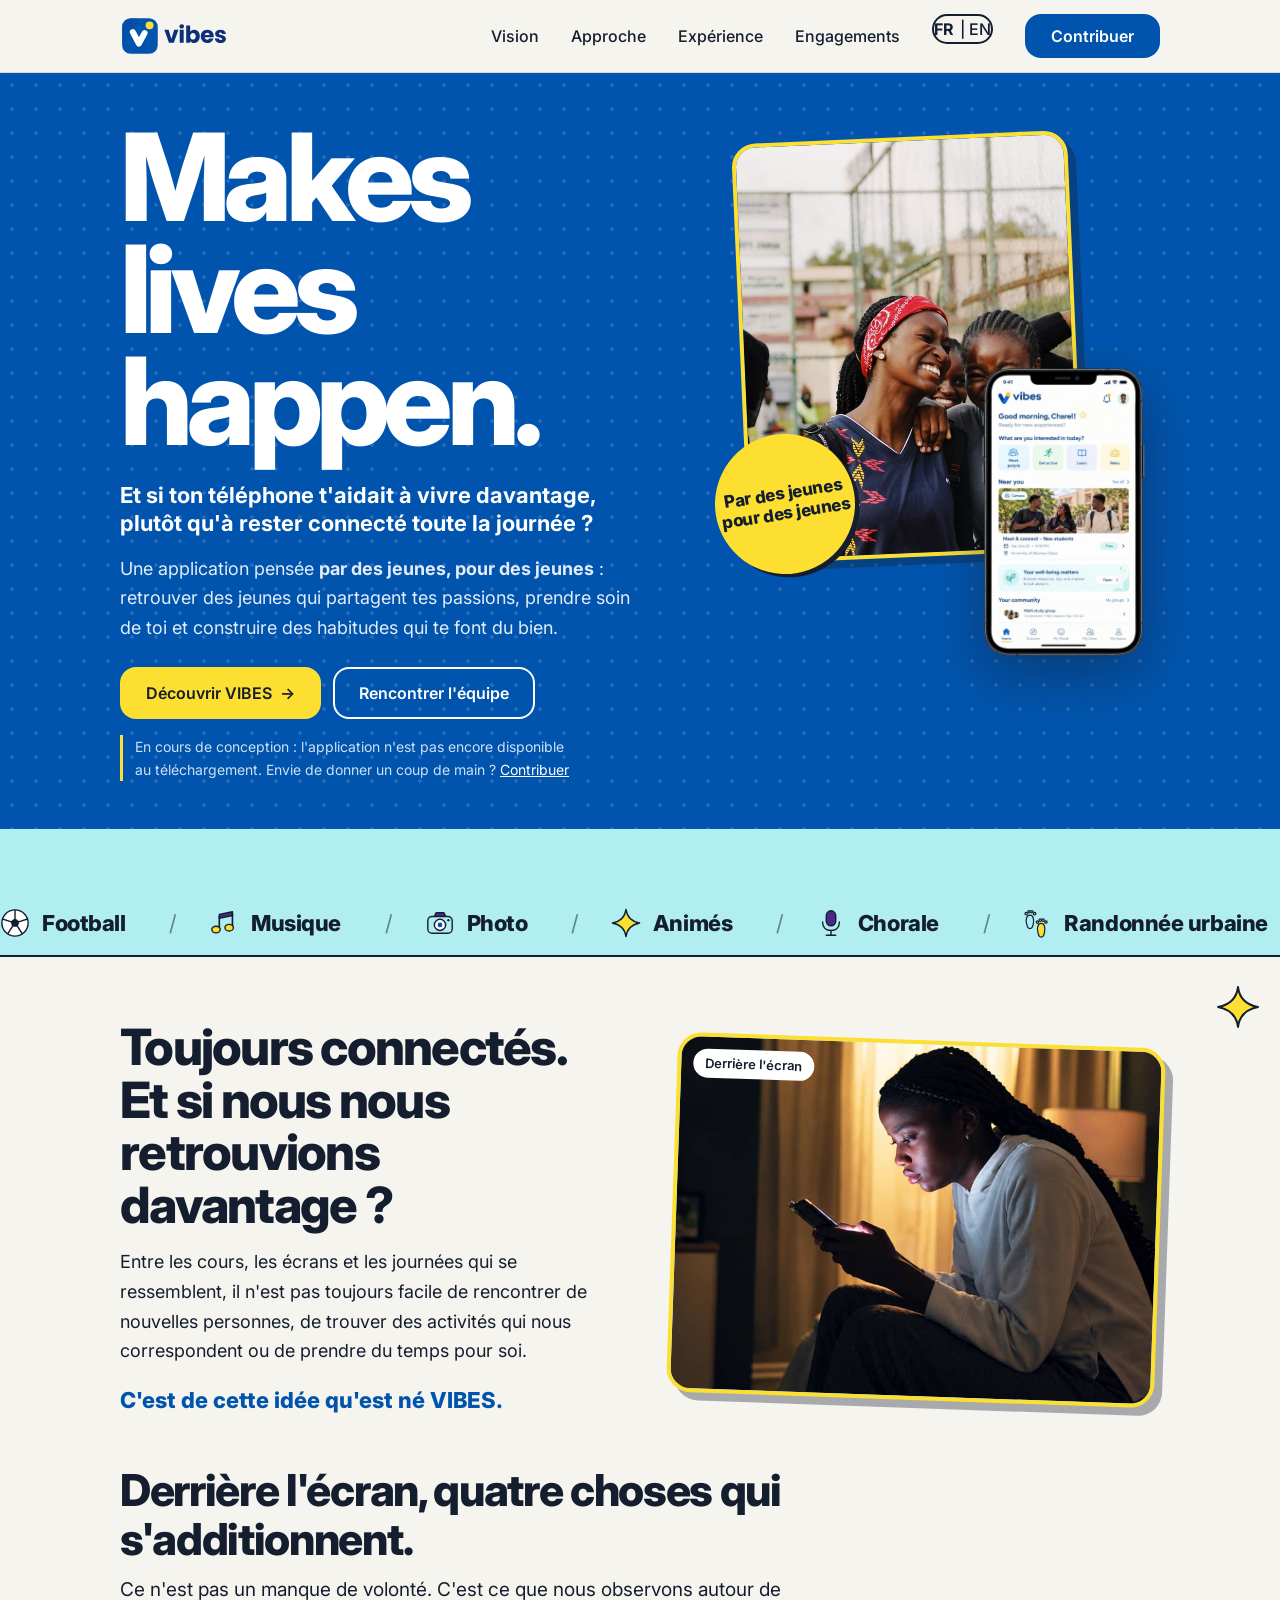
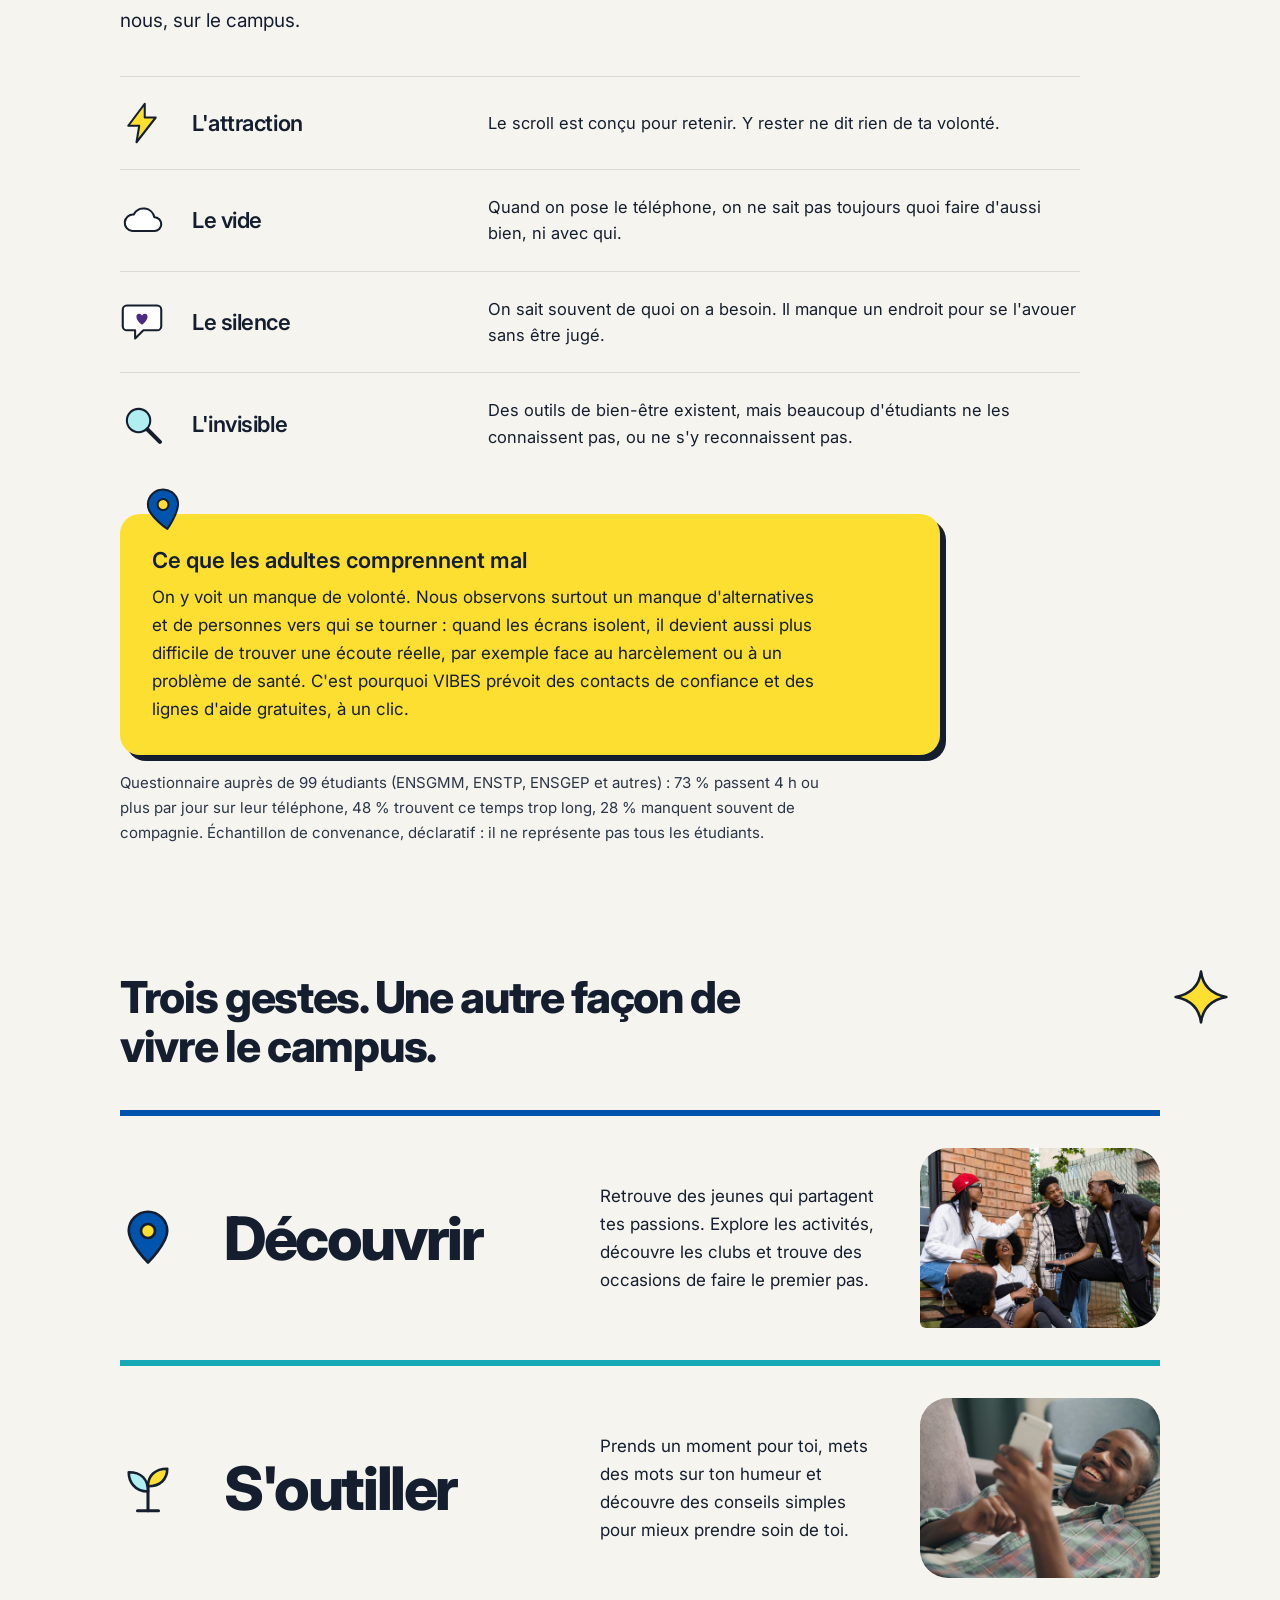
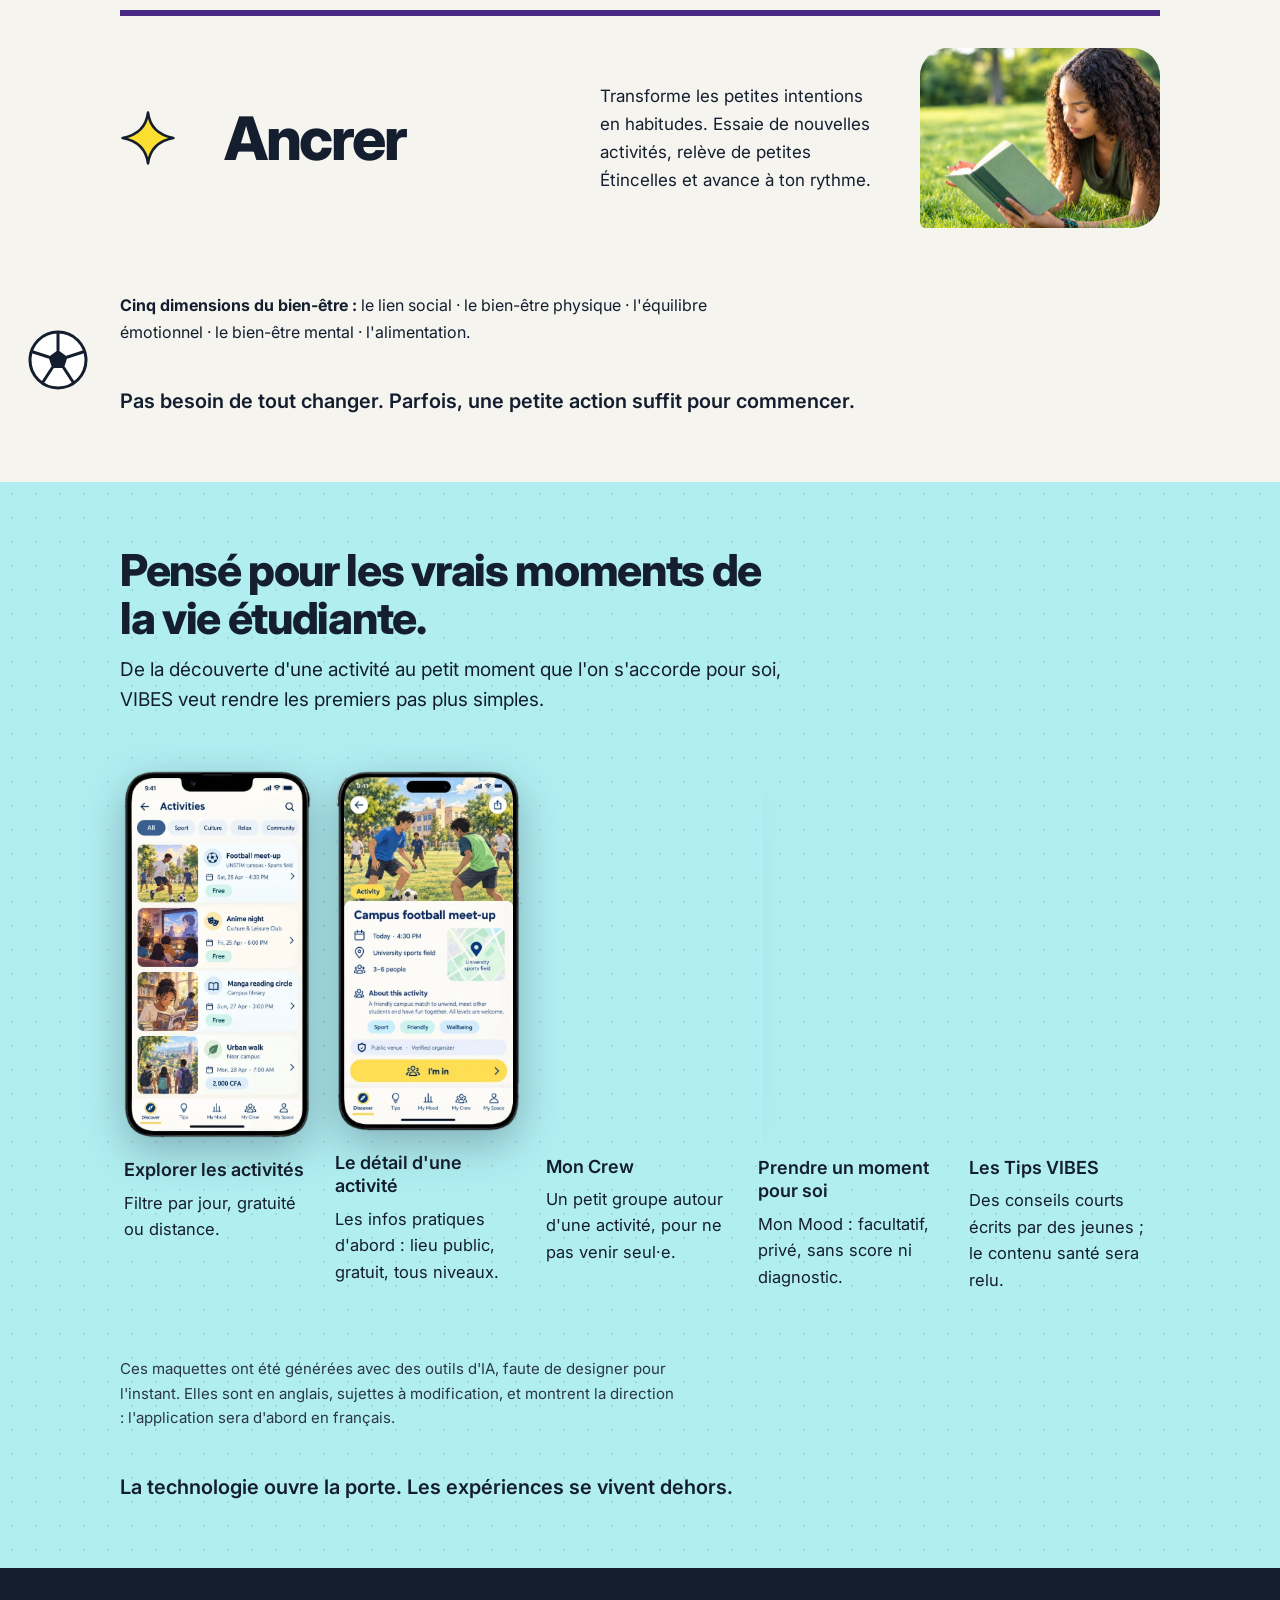
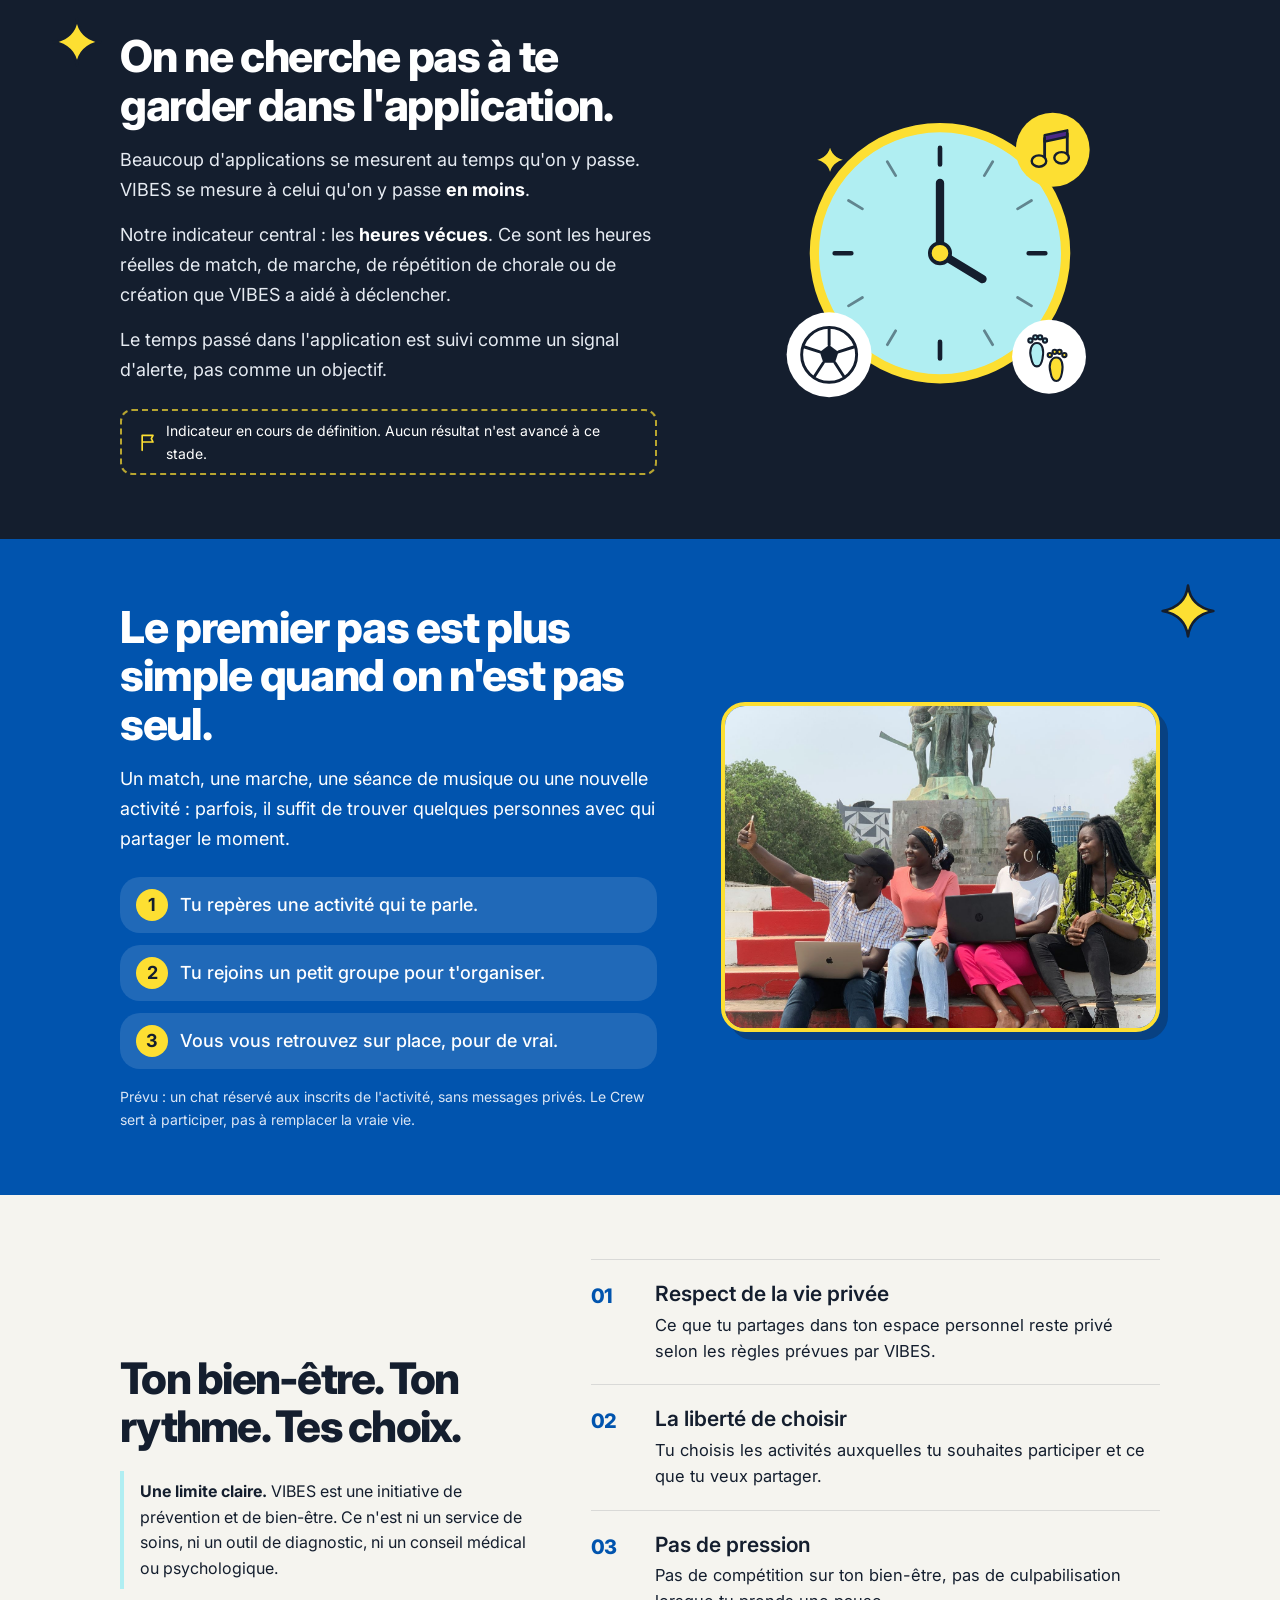
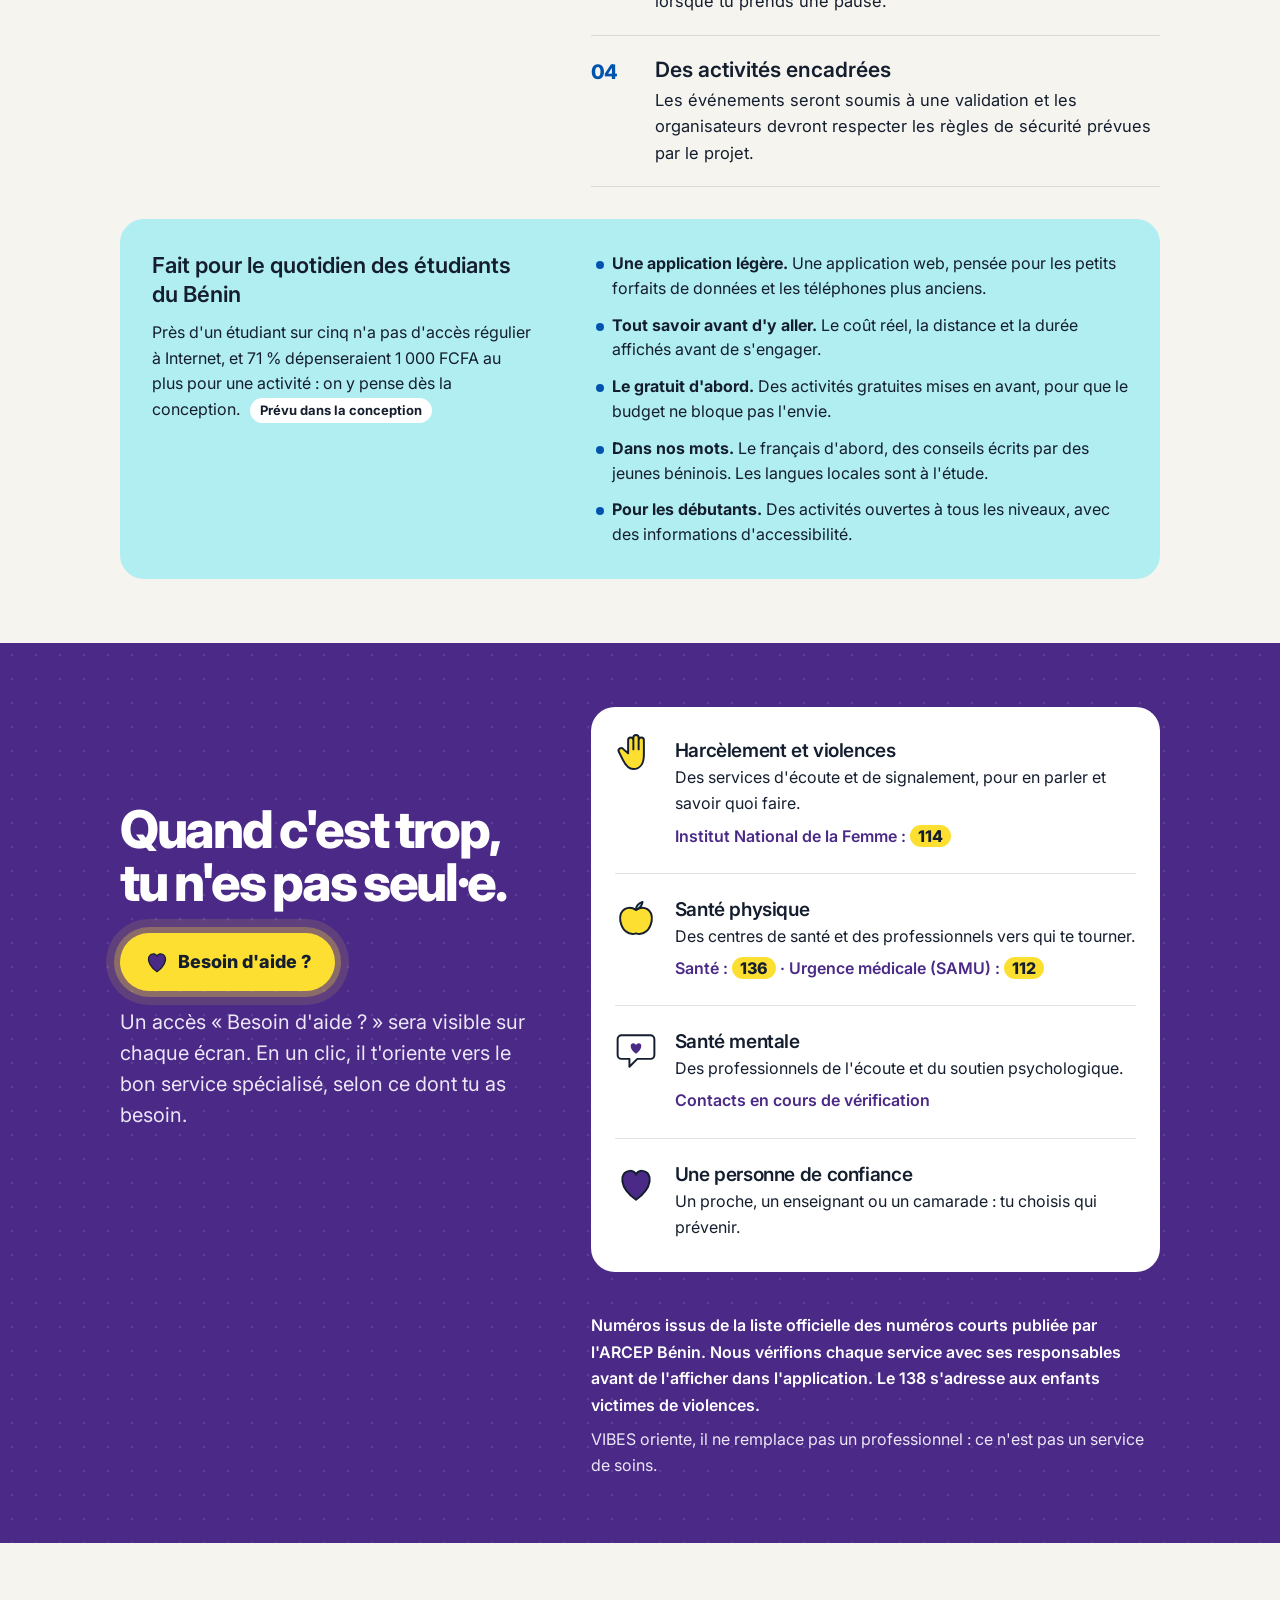
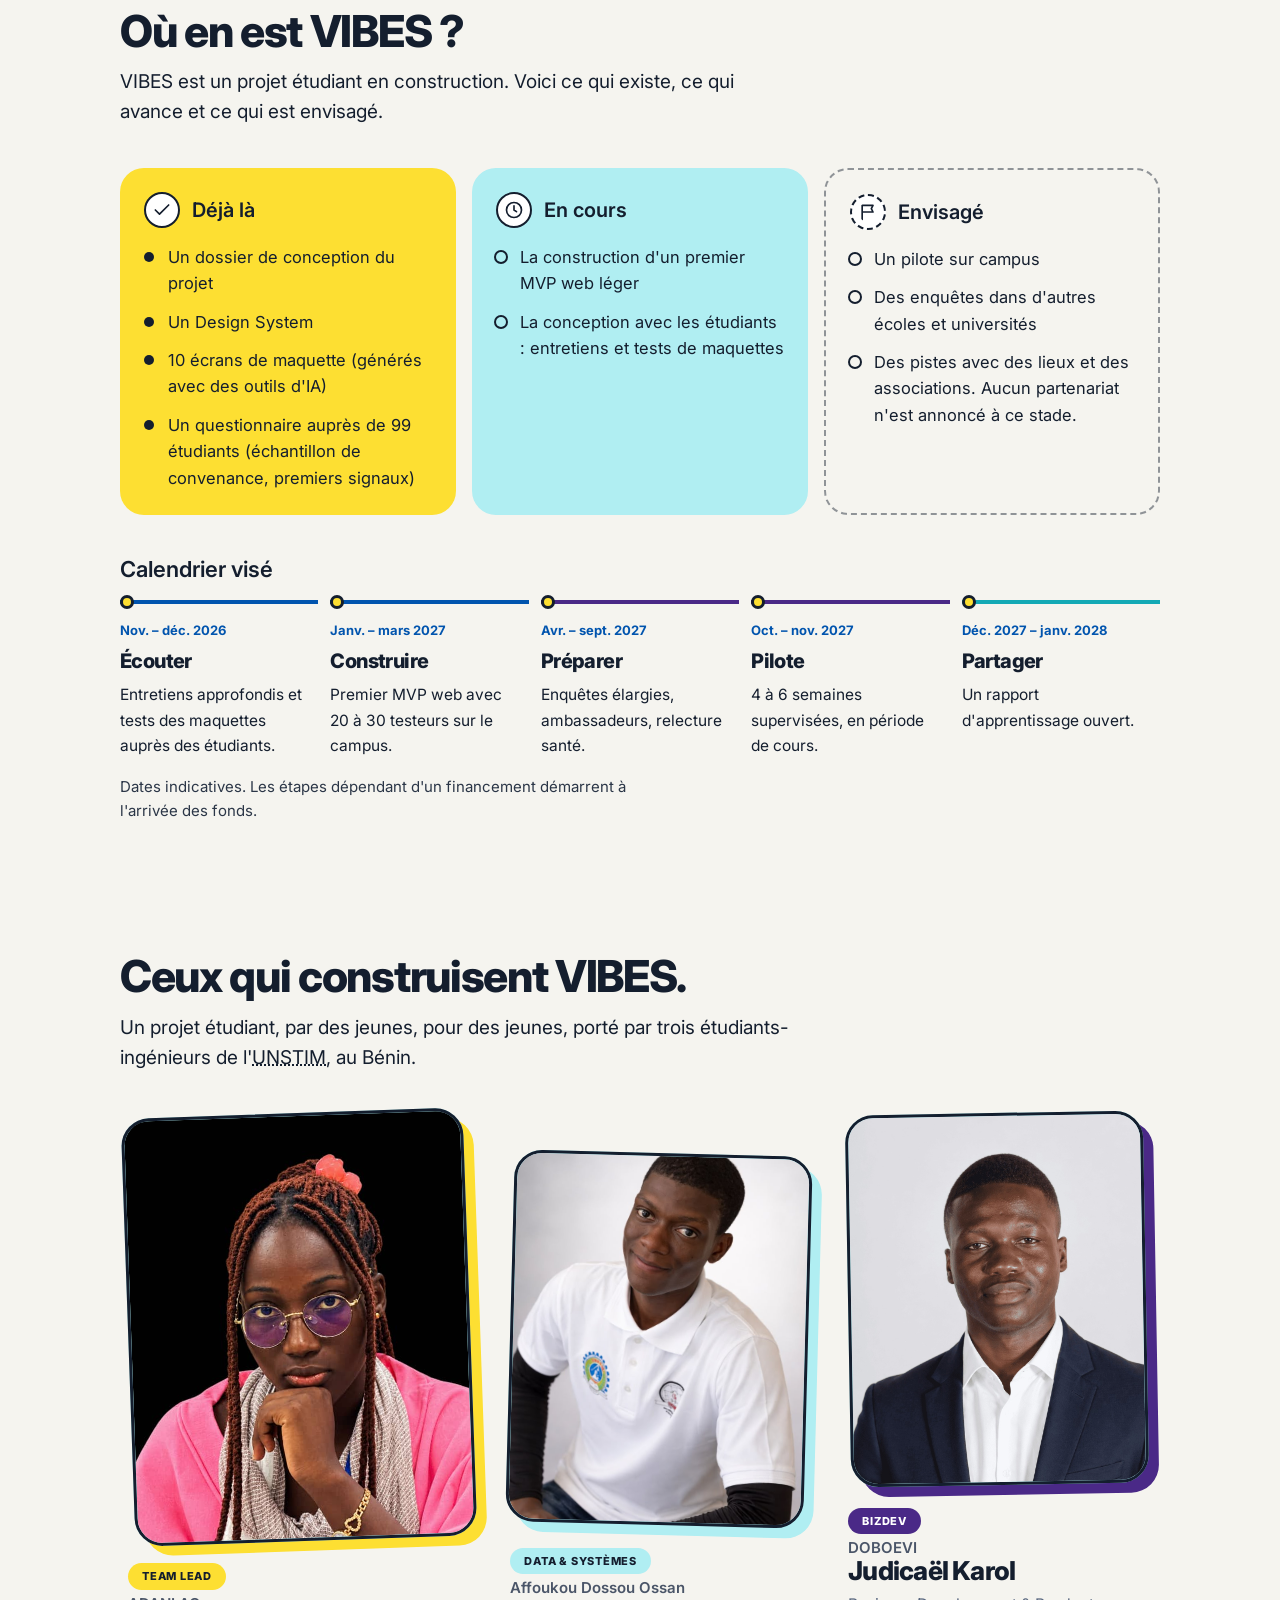
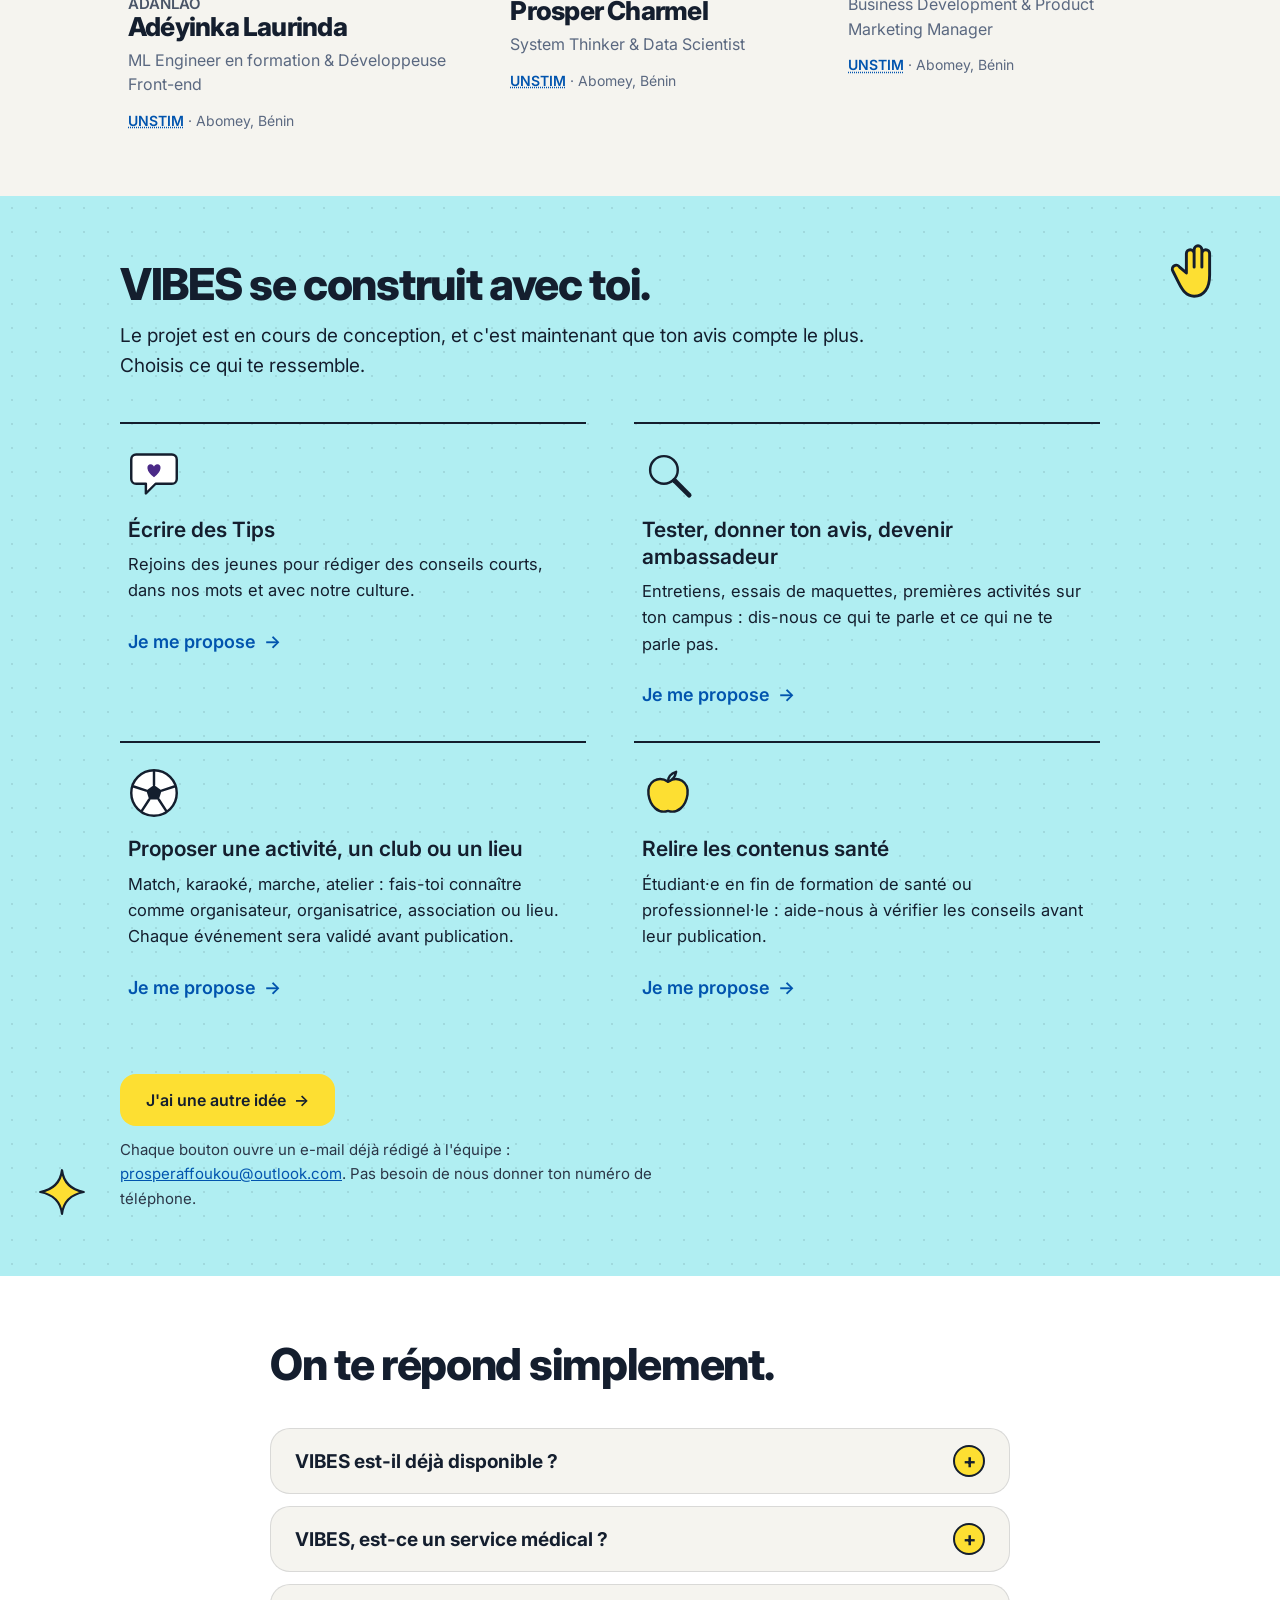
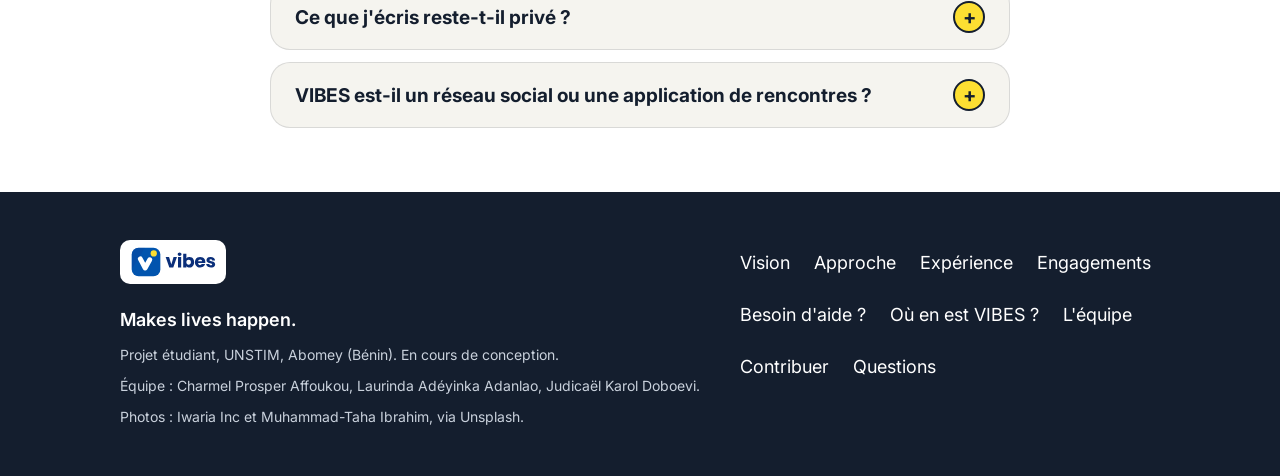
==== commit fc0b1174: "Adresse du site : vibes-phi-gold.vercel.app (PDF et aperçu) Co-Authored-By: Claude Sonnet 5.5 <norep" ====
--- a/index.html
+++ b/index.html
@@ -13,7 +13,7 @@
   <meta property="og:locale" content="fr_FR">
   <meta property="og:title" content="VIBES · Makes lives happen">
   <meta property="og:description" content="Le bien-être étudiant autrement : découvrir, s'outiller, ancrer de bonnes habitudes.">
-  <meta property="og:image" content="https://charmel7.github.io/vibes/assets/brand/og-image.png">
+  <meta property="og:image" content="https://vibes-phi-gold.vercel.app/assets/brand/og-image.png">
   <meta name="twitter:card" content="summary_large_image">
   <script>document.documentElement.classList.add('js');</script>
   <link rel="preconnect" href="https://fonts.googleapis.com">
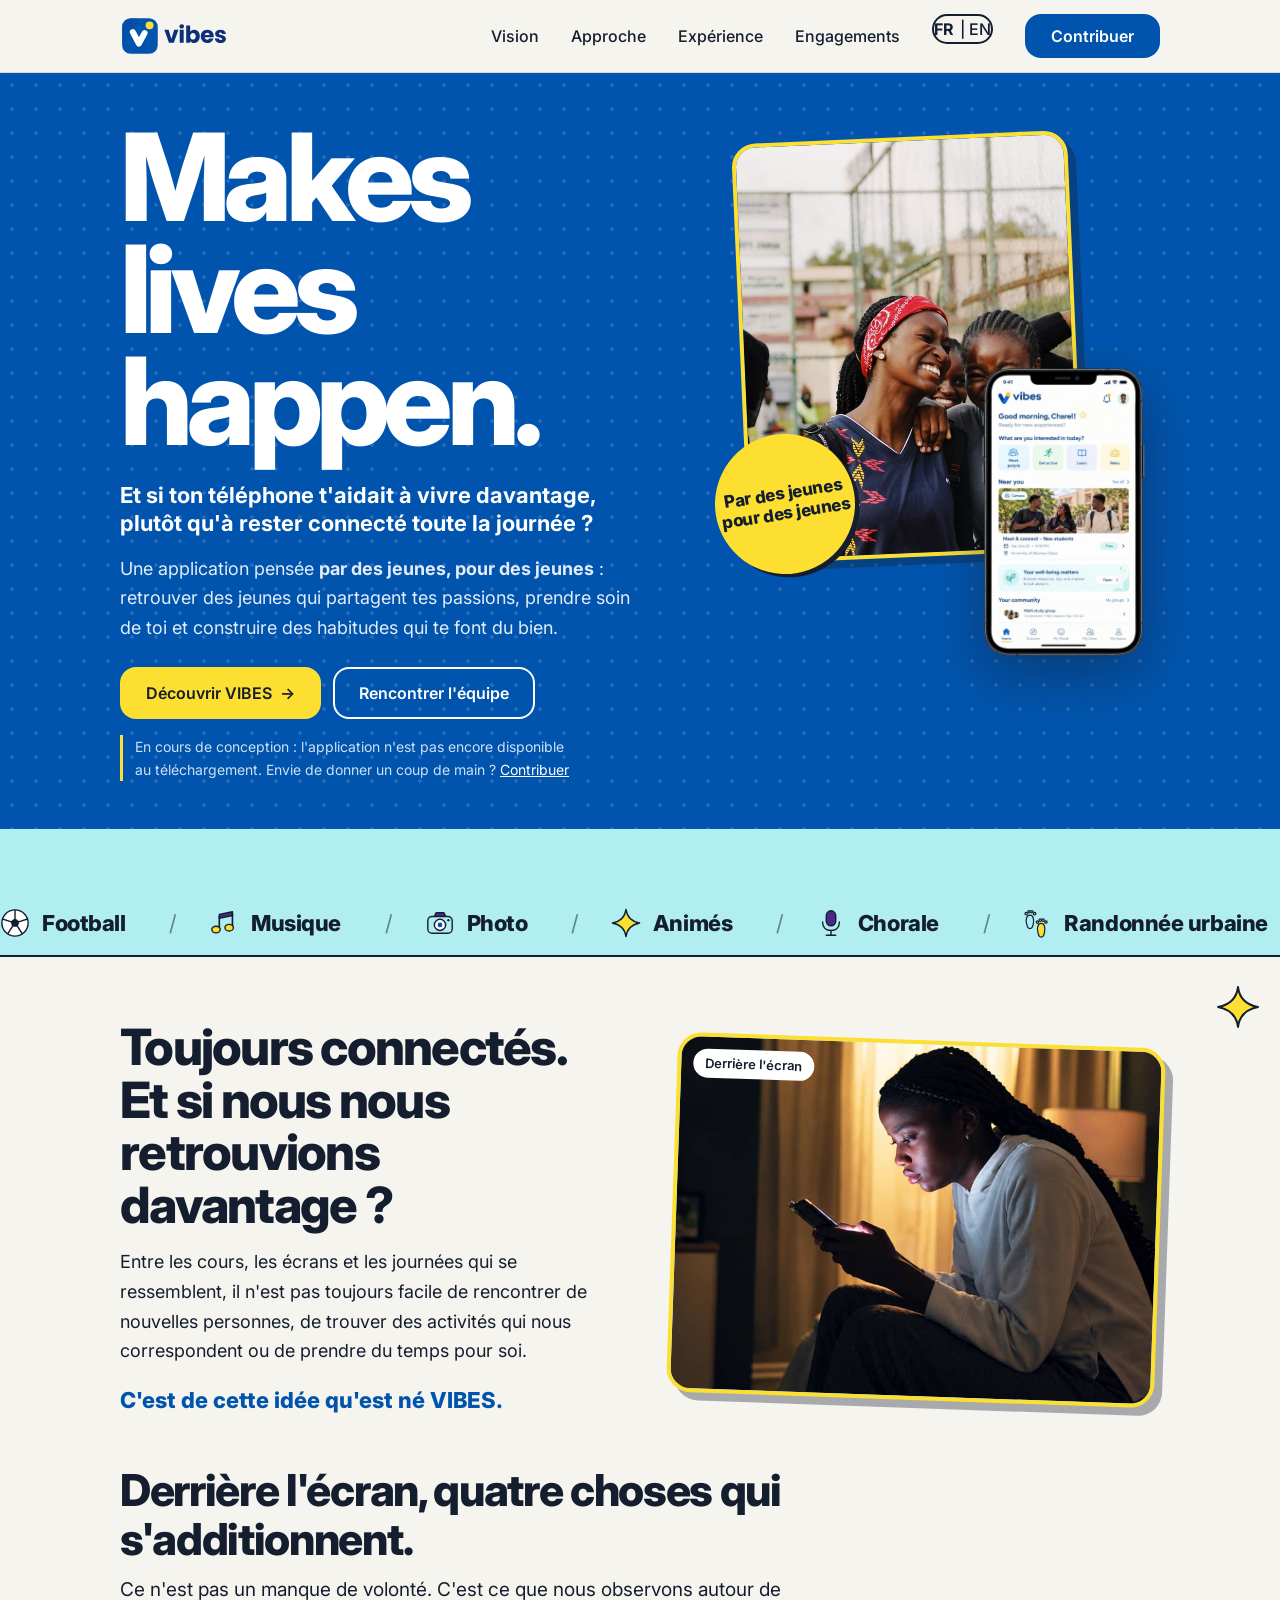
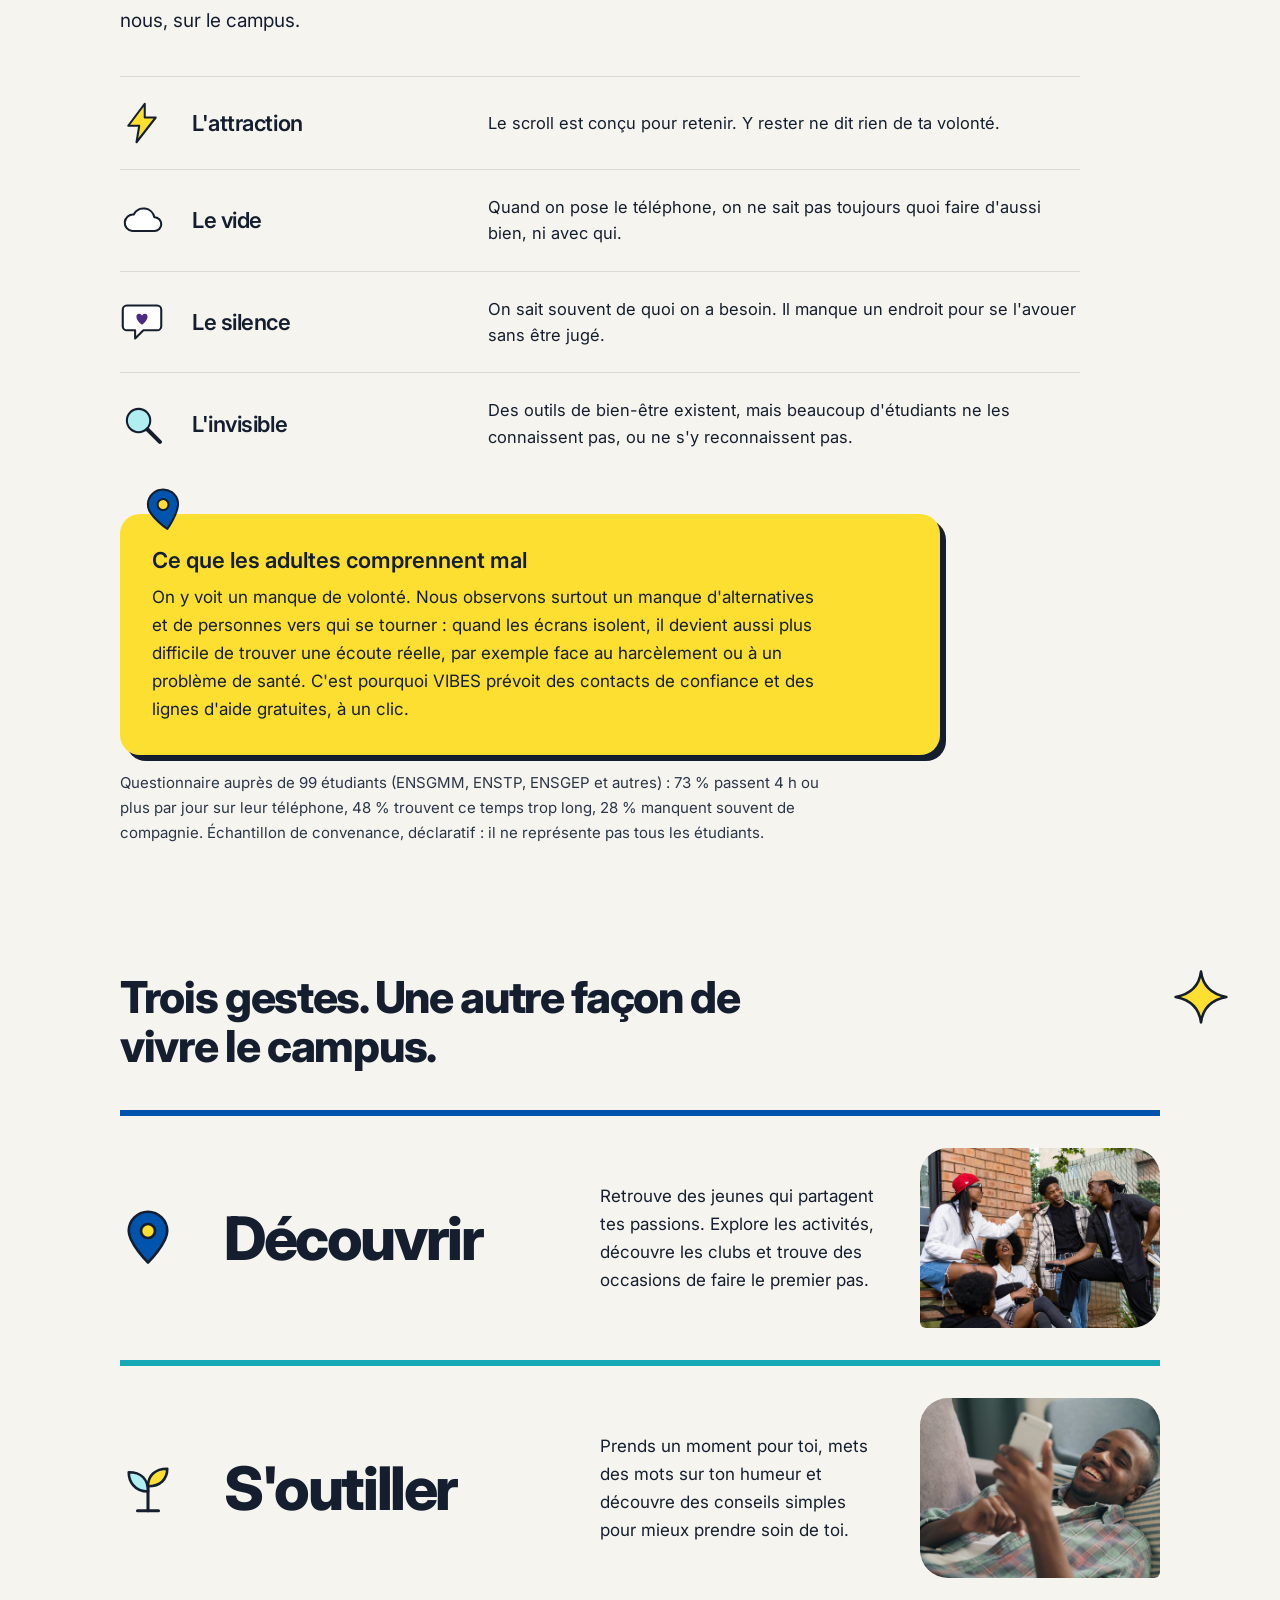
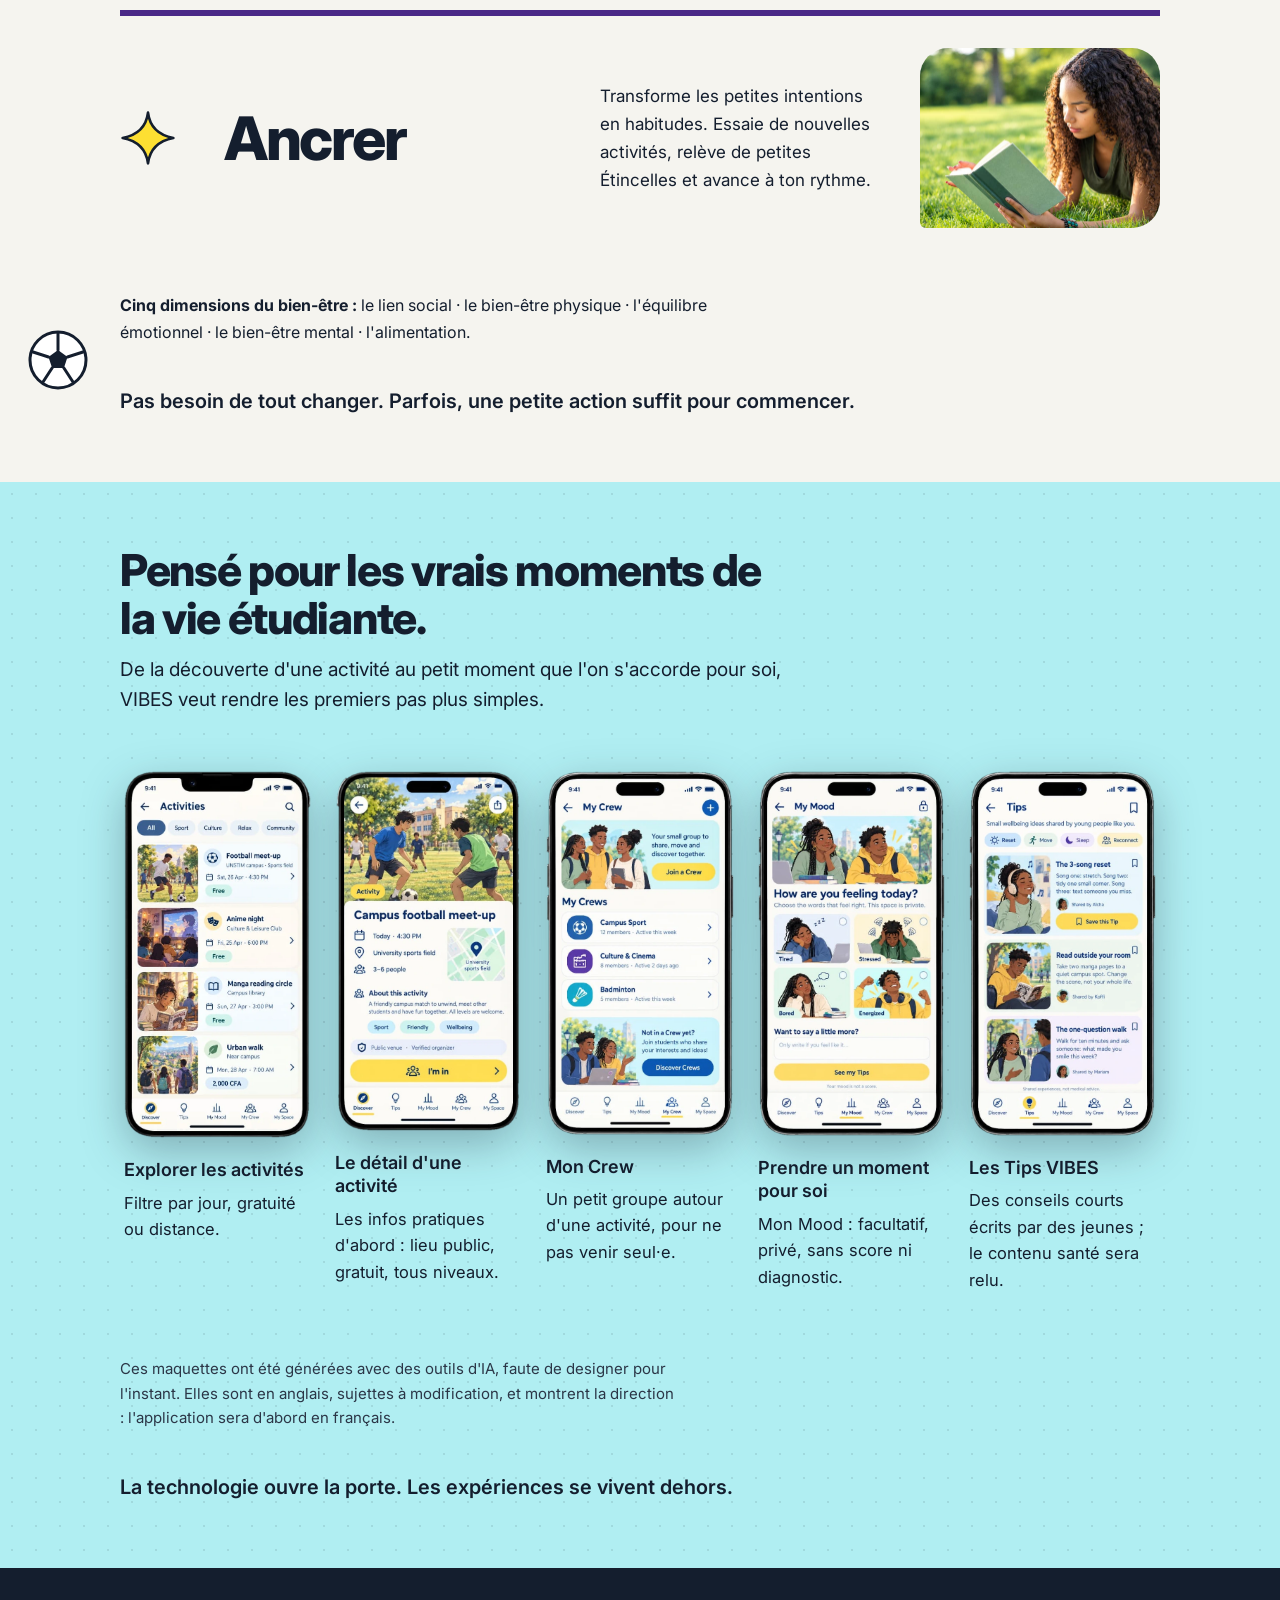
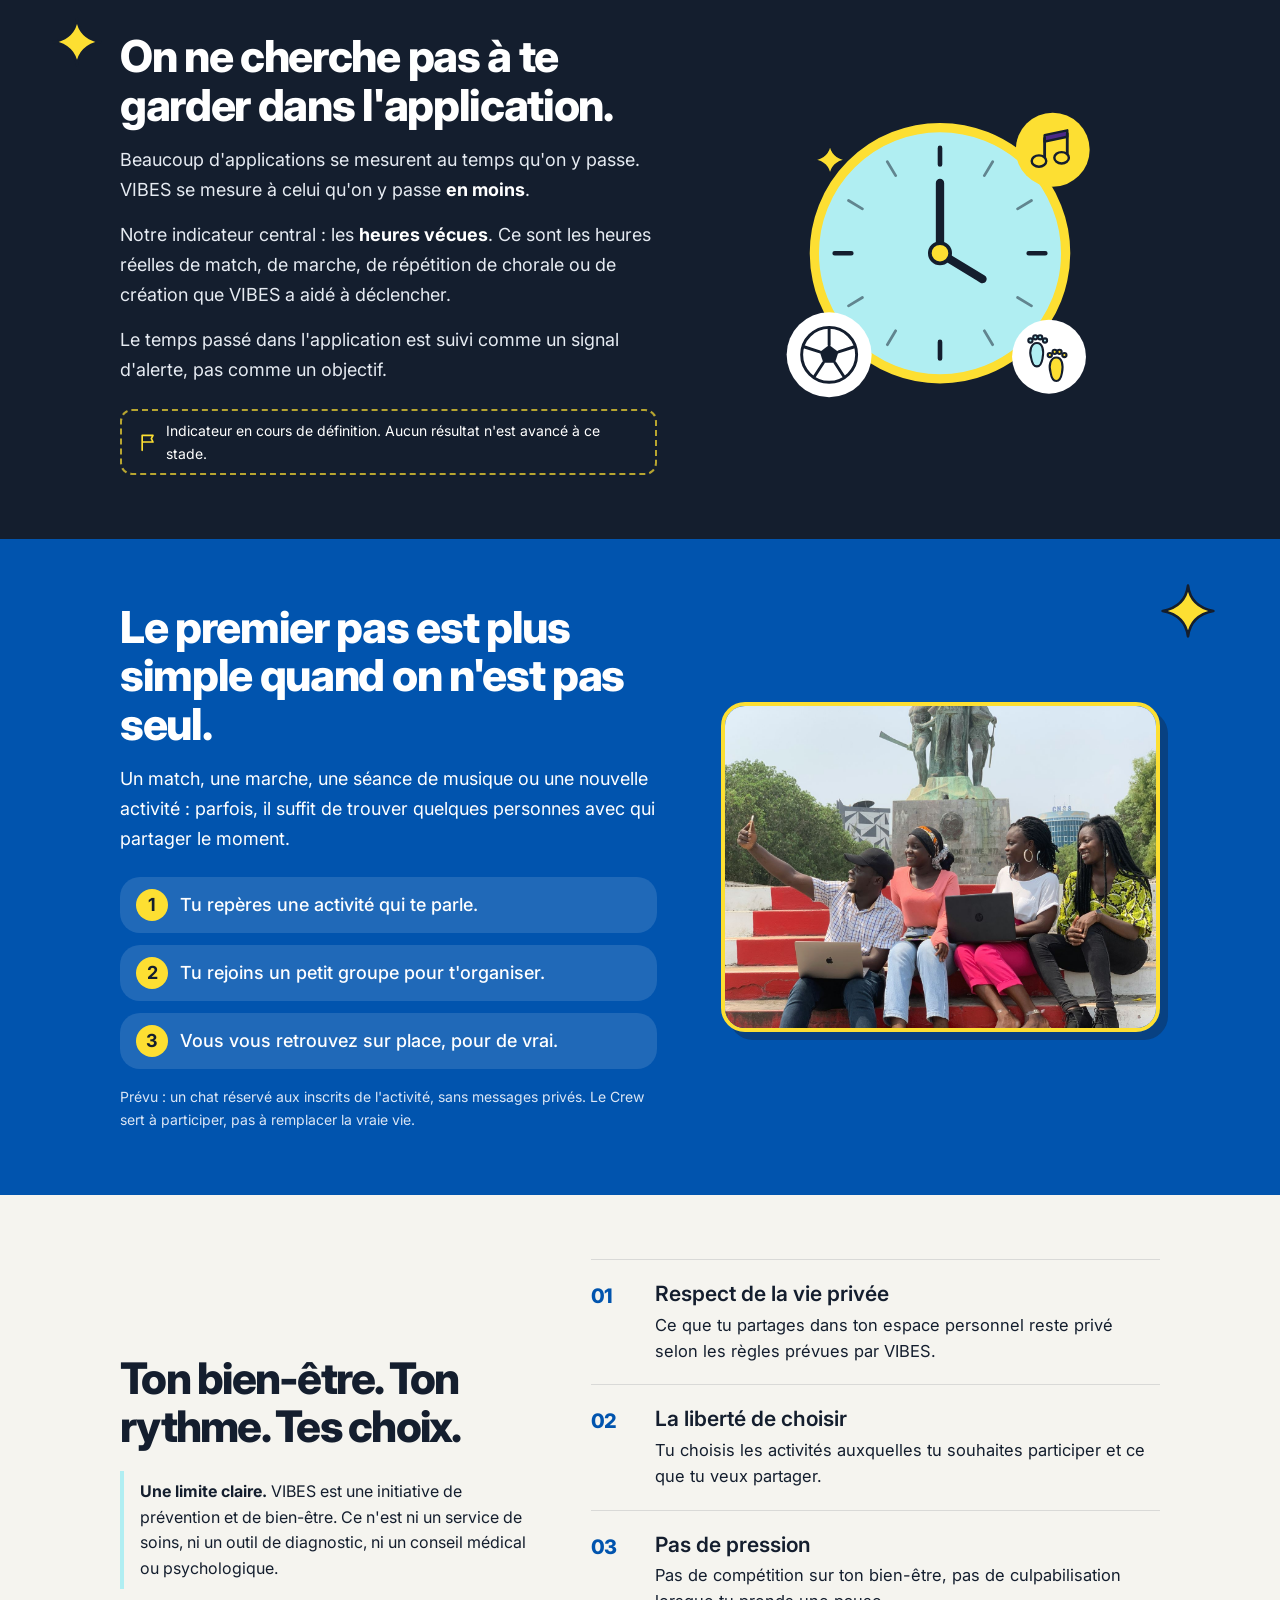
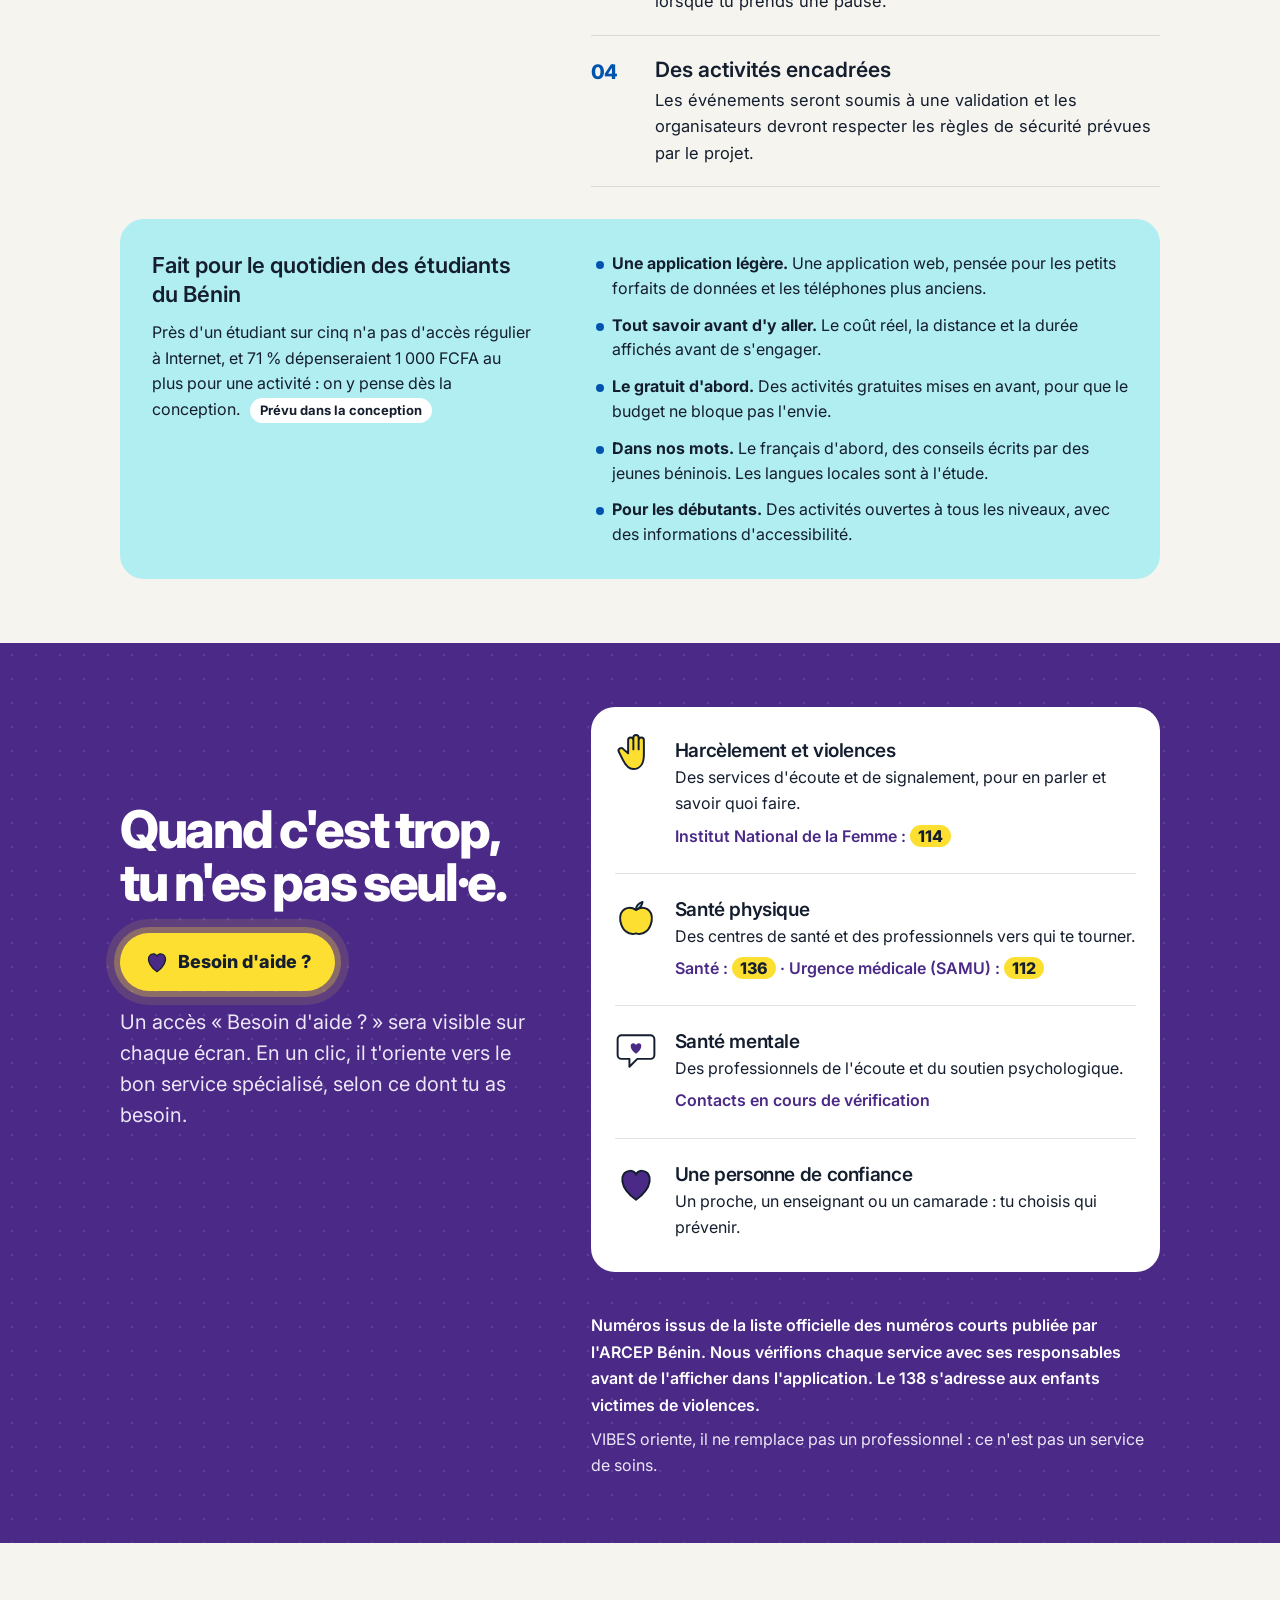
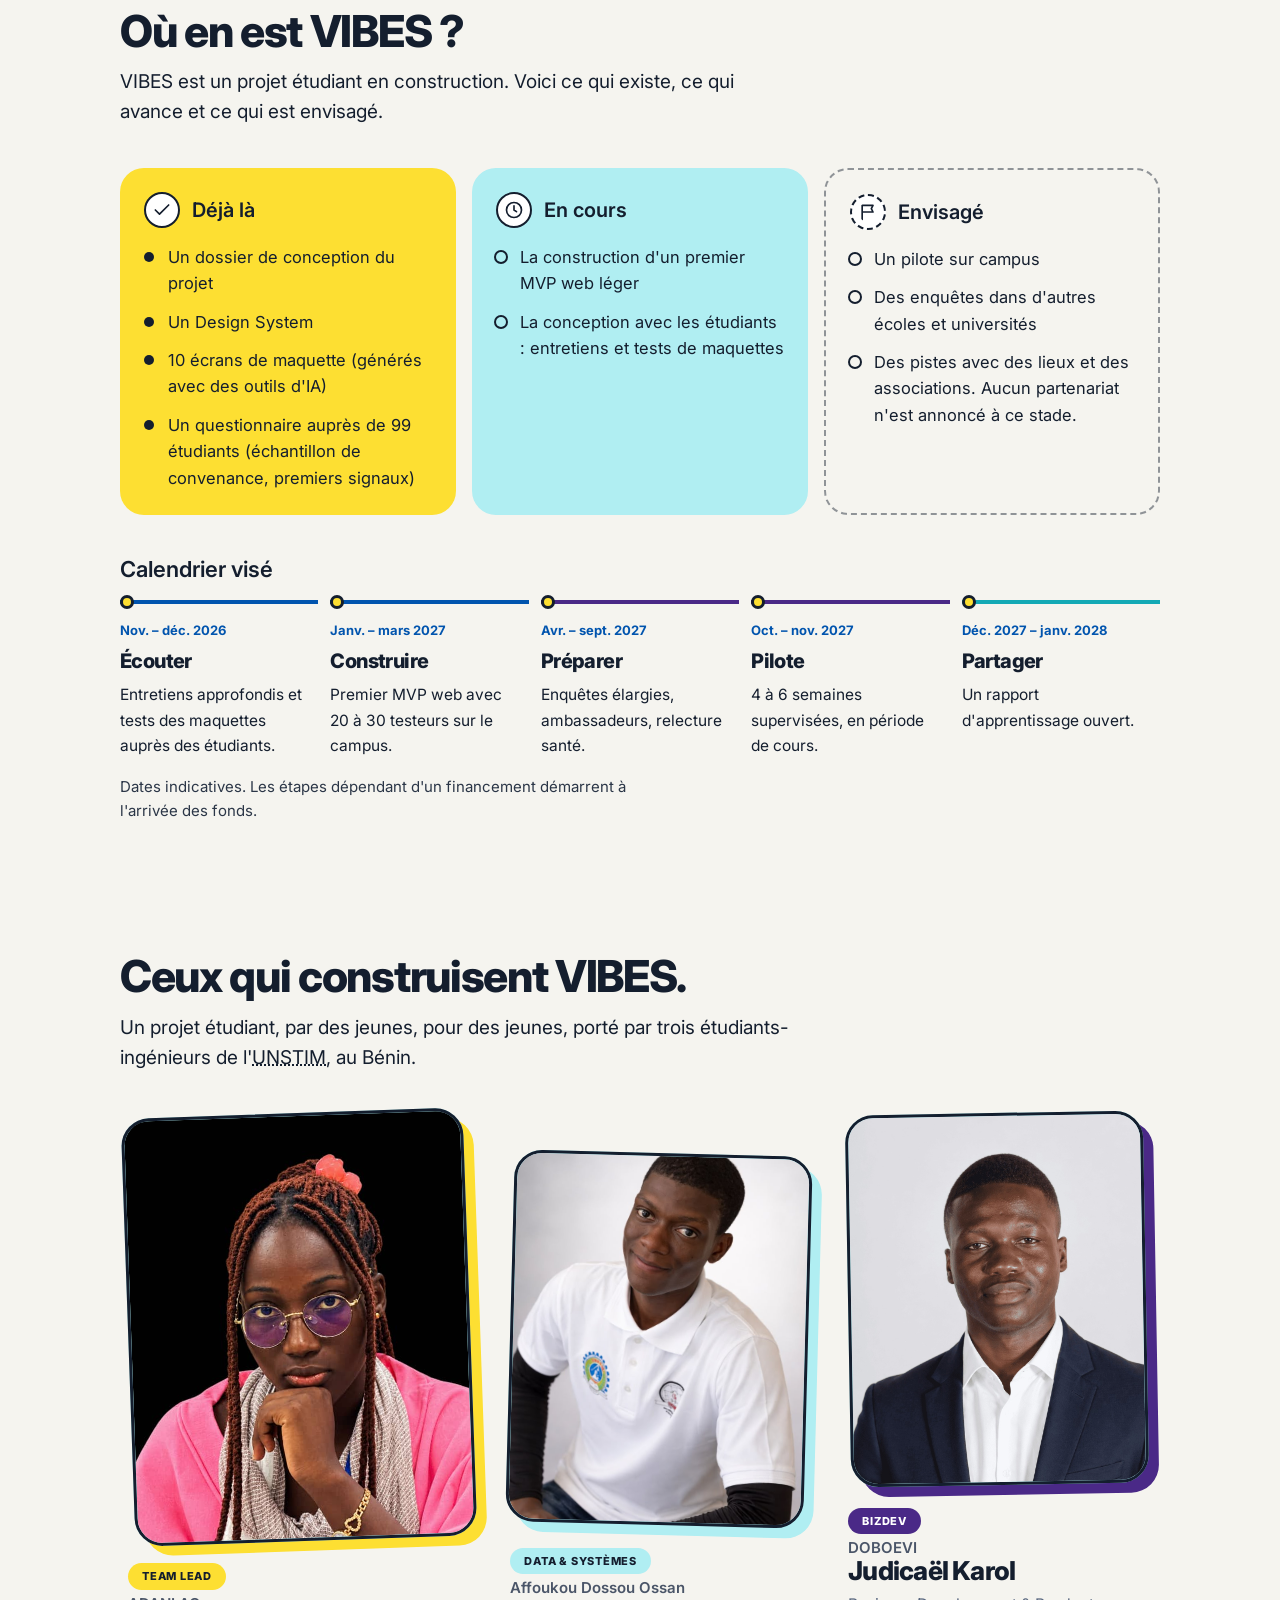
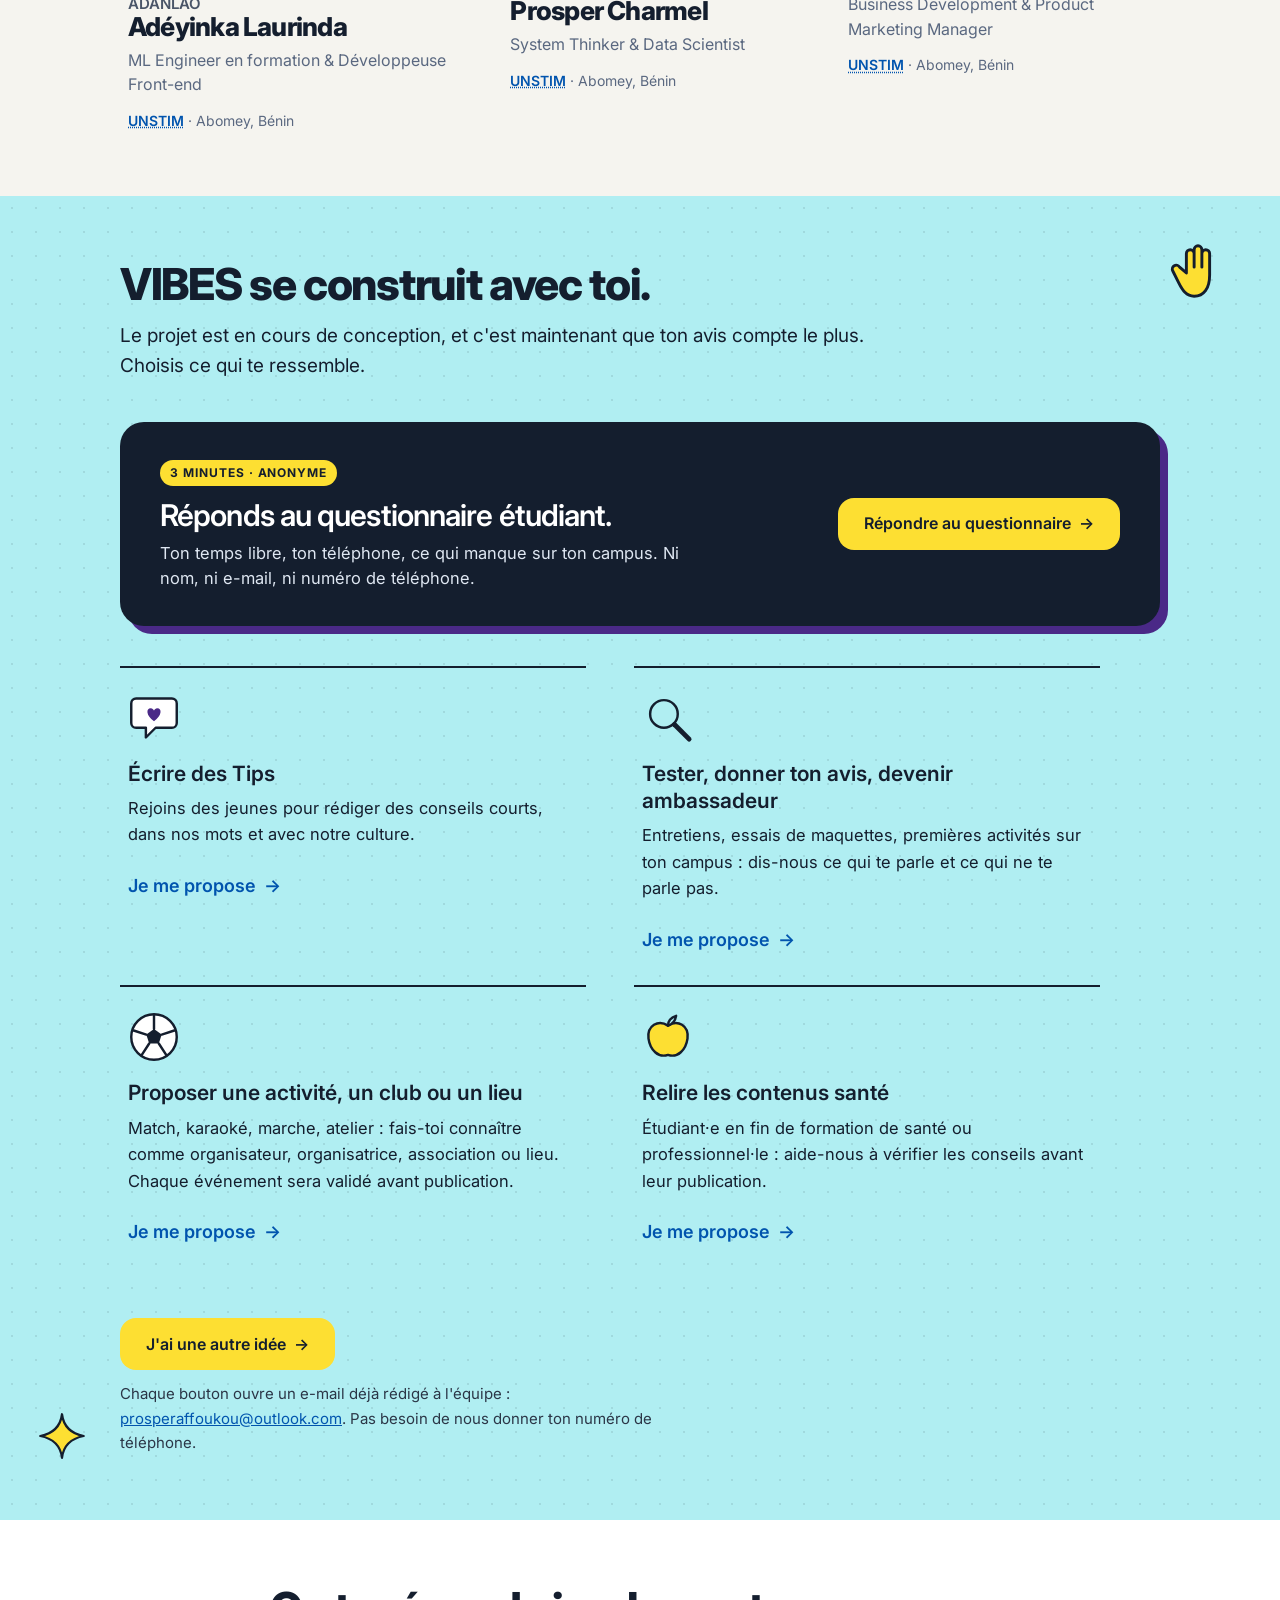
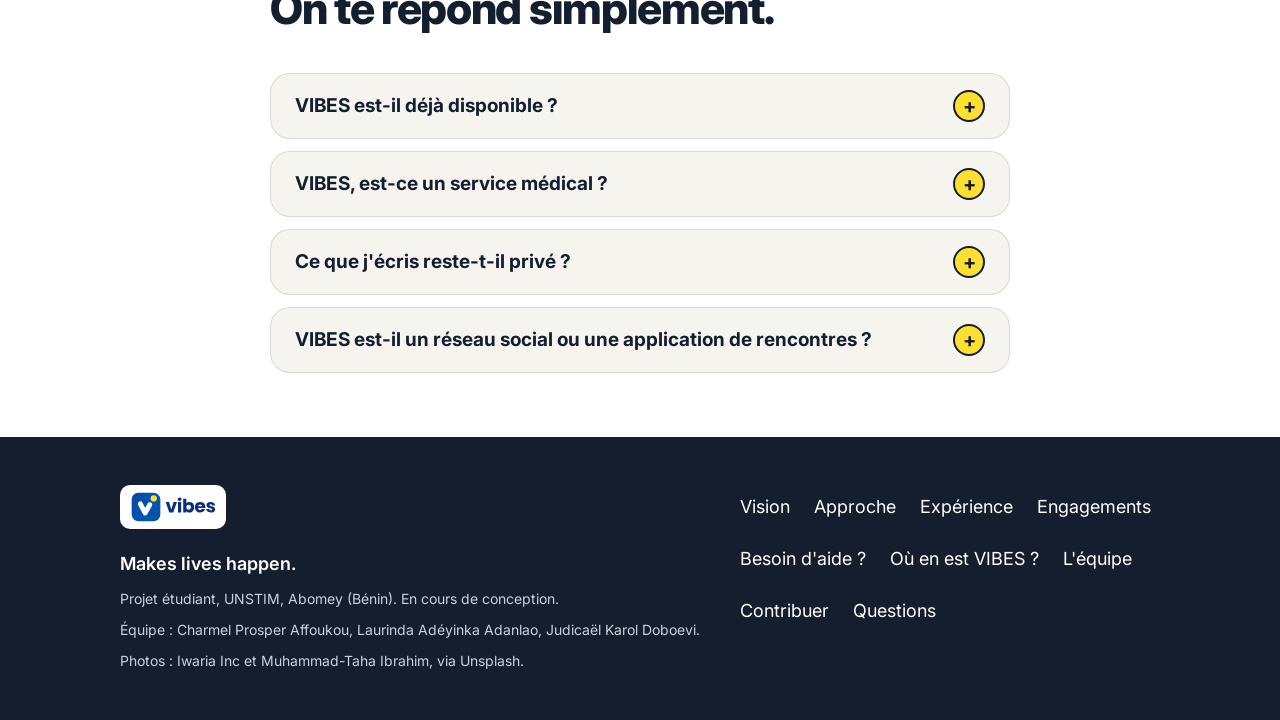
==== commit dfb0a050: "Contribuer : bandeau vers le questionnaire (FR et EN) Co-Authored-By: Claude Sonnet 5.5 <noreply@ant" ====
--- a/index.html
+++ b/index.html
@@ -516,6 +516,15 @@
         <p class="section__intro">Le projet est en cours de conception, et c'est maintenant que ton avis compte le plus. Choisis ce qui te ressemble.</p>
       </header>
 
+      <aside class="poll reveal">
+        <div>
+          <p class="poll__tag">3 minutes · anonyme</p>
+          <h3>Réponds au questionnaire étudiant.</h3>
+          <p>Ton temps libre, ton téléphone, ce qui manque sur ton campus. Ni nom, ni e-mail, ni numéro de téléphone.</p>
+        </div>
+        <a class="btn btn--yellow" href="questionnaire/">Répondre au questionnaire <span aria-hidden="true">→</span></a>
+      </aside>
+
       <ul class="give">
         <li class="reveal">
           <svg aria-hidden="true"><use href="#s-bubble"/></svg>
--- a/styles.css
+++ b/styles.css
@@ -966,3 +966,11 @@
 .team__photo-wrap { background: var(--color-vibes-turquoise); }
 .team__card { overflow: visible !important; }
 .team__photo-wrap { margin-right: 12px; width: calc(100% - 12px); }
+
+/* ===== Contribuer : bandeau questionnaire ===== */
+.poll { display: grid; gap: 20px; align-items: center; margin-bottom: 40px; padding: 28px 24px; background: var(--color-text-primary); color: #fff; border-radius: 24px; box-shadow: 8px 8px 0 var(--color-vibes-purple); }
+.poll h3 { font-size: clamp(22px, 3.4vw, 30px); letter-spacing: -.03em; line-height: 1.15; color: #fff; margin: 4px 0 8px; }
+.poll p { margin: 0; font-size: 16.5px; line-height: 1.55; color: #dfe7f2; max-width: 52ch; }
+.poll .poll__tag { display: inline-block; font-size: 12px; font-weight: 700; letter-spacing: .08em; text-transform: uppercase; color: var(--color-text-primary); background: var(--color-vibes-yellow); padding: 4px 10px; border-radius: 99px; margin-bottom: 8px; }
+.poll .btn { justify-self: start; }
+@media (min-width: 760px) { .poll { grid-template-columns: 1fr auto; gap: 40px; padding: 34px 40px; } }
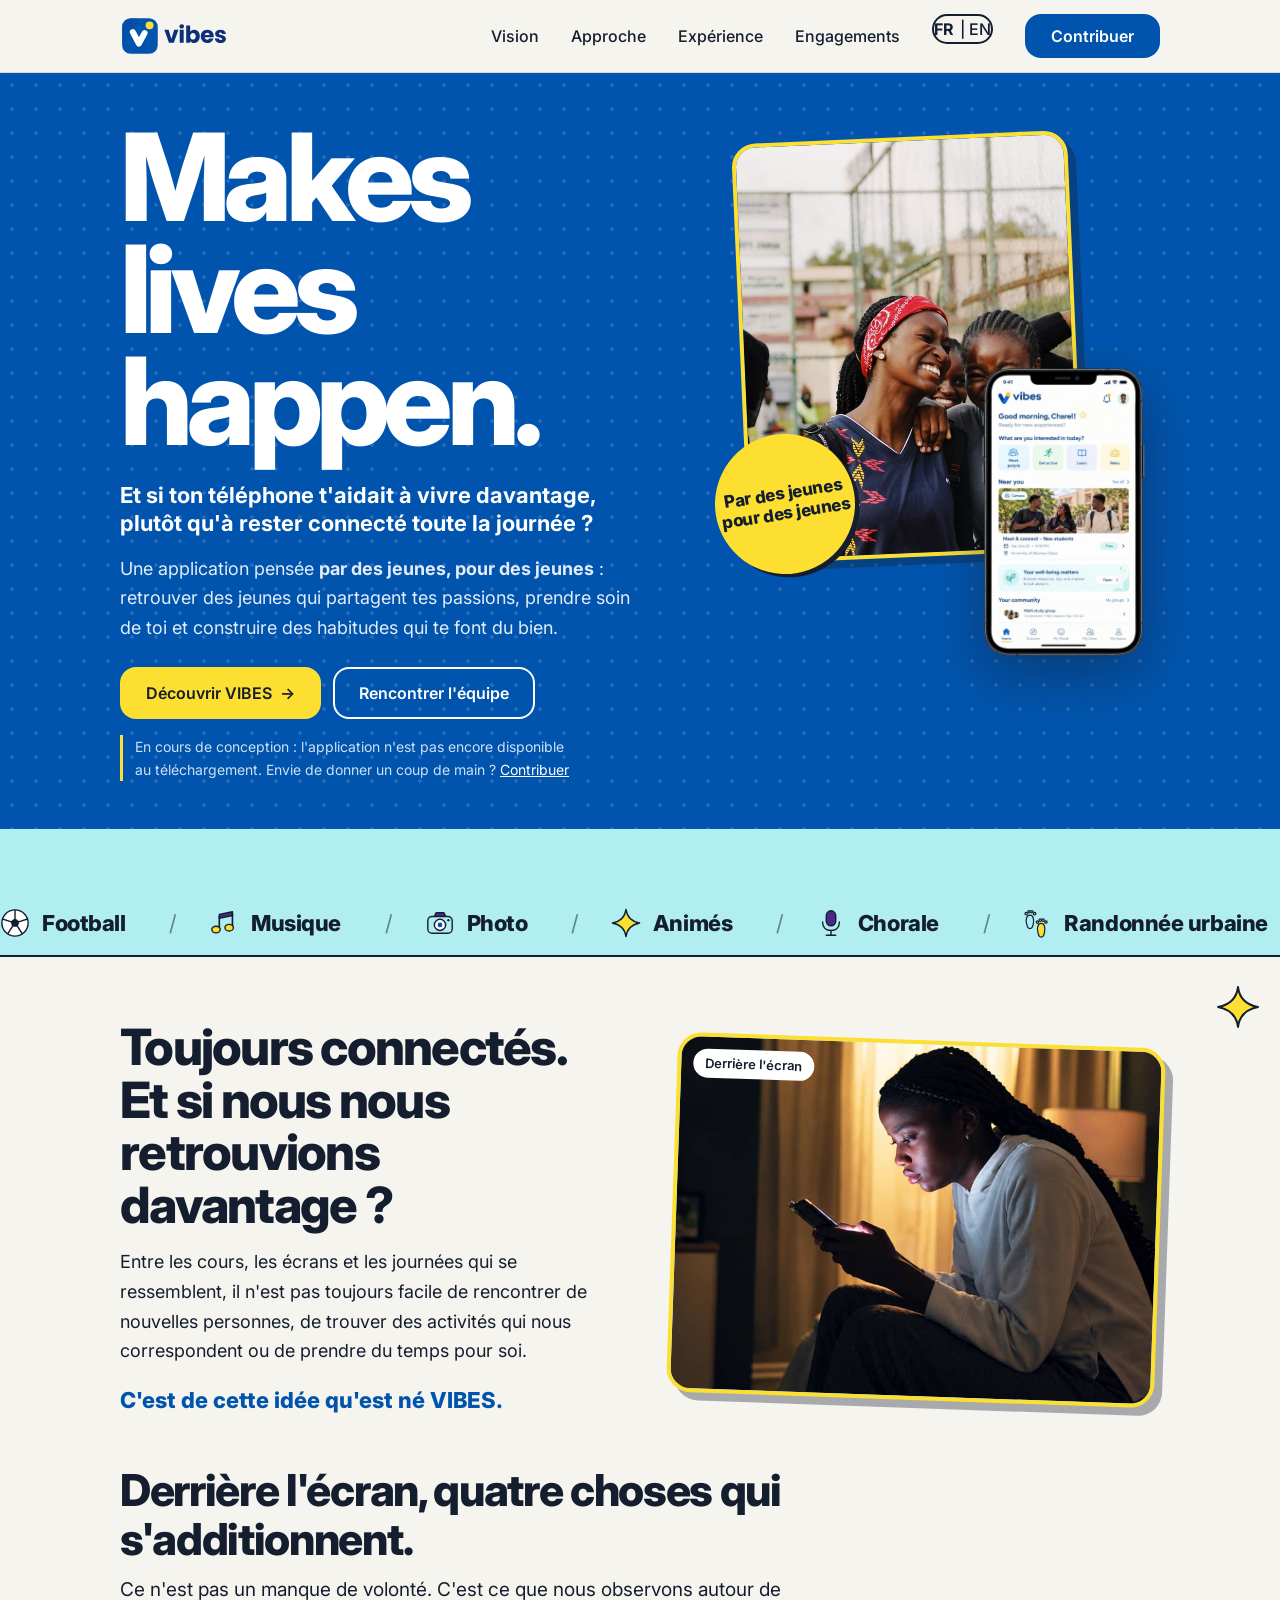
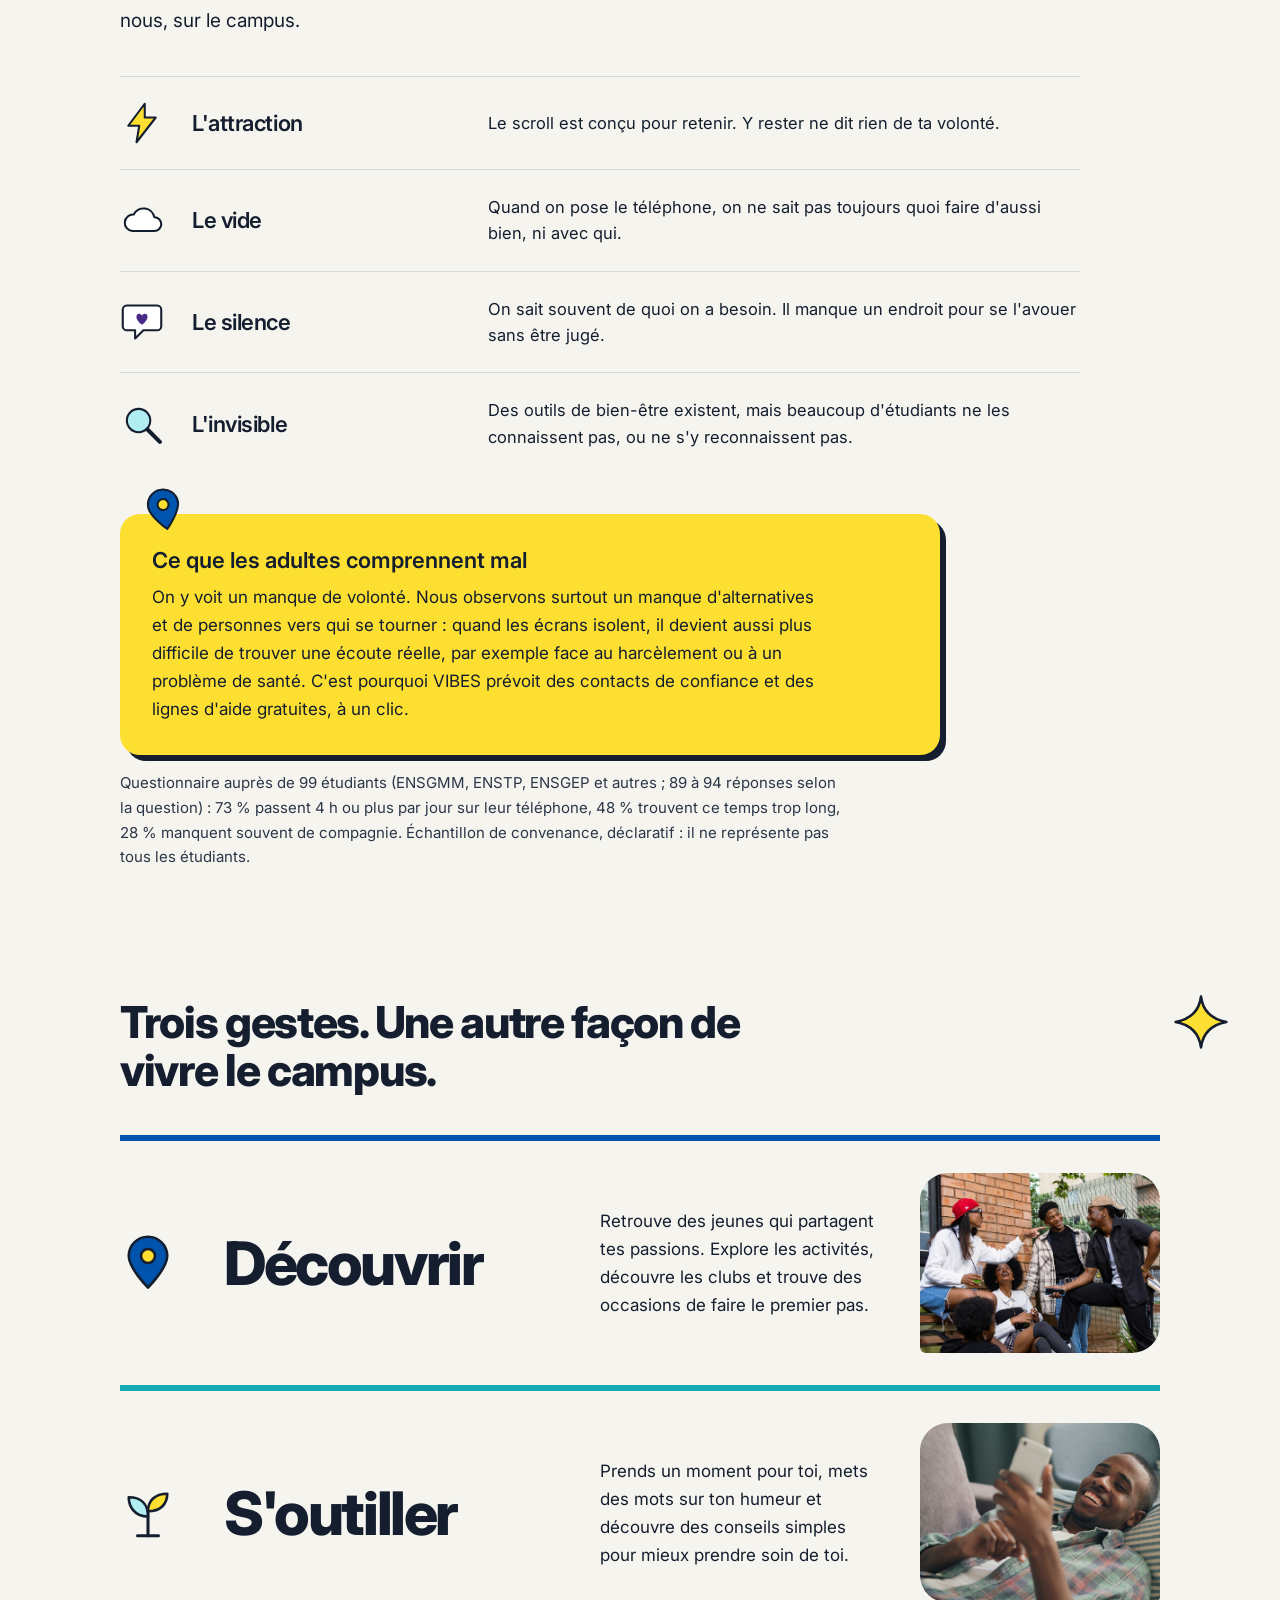
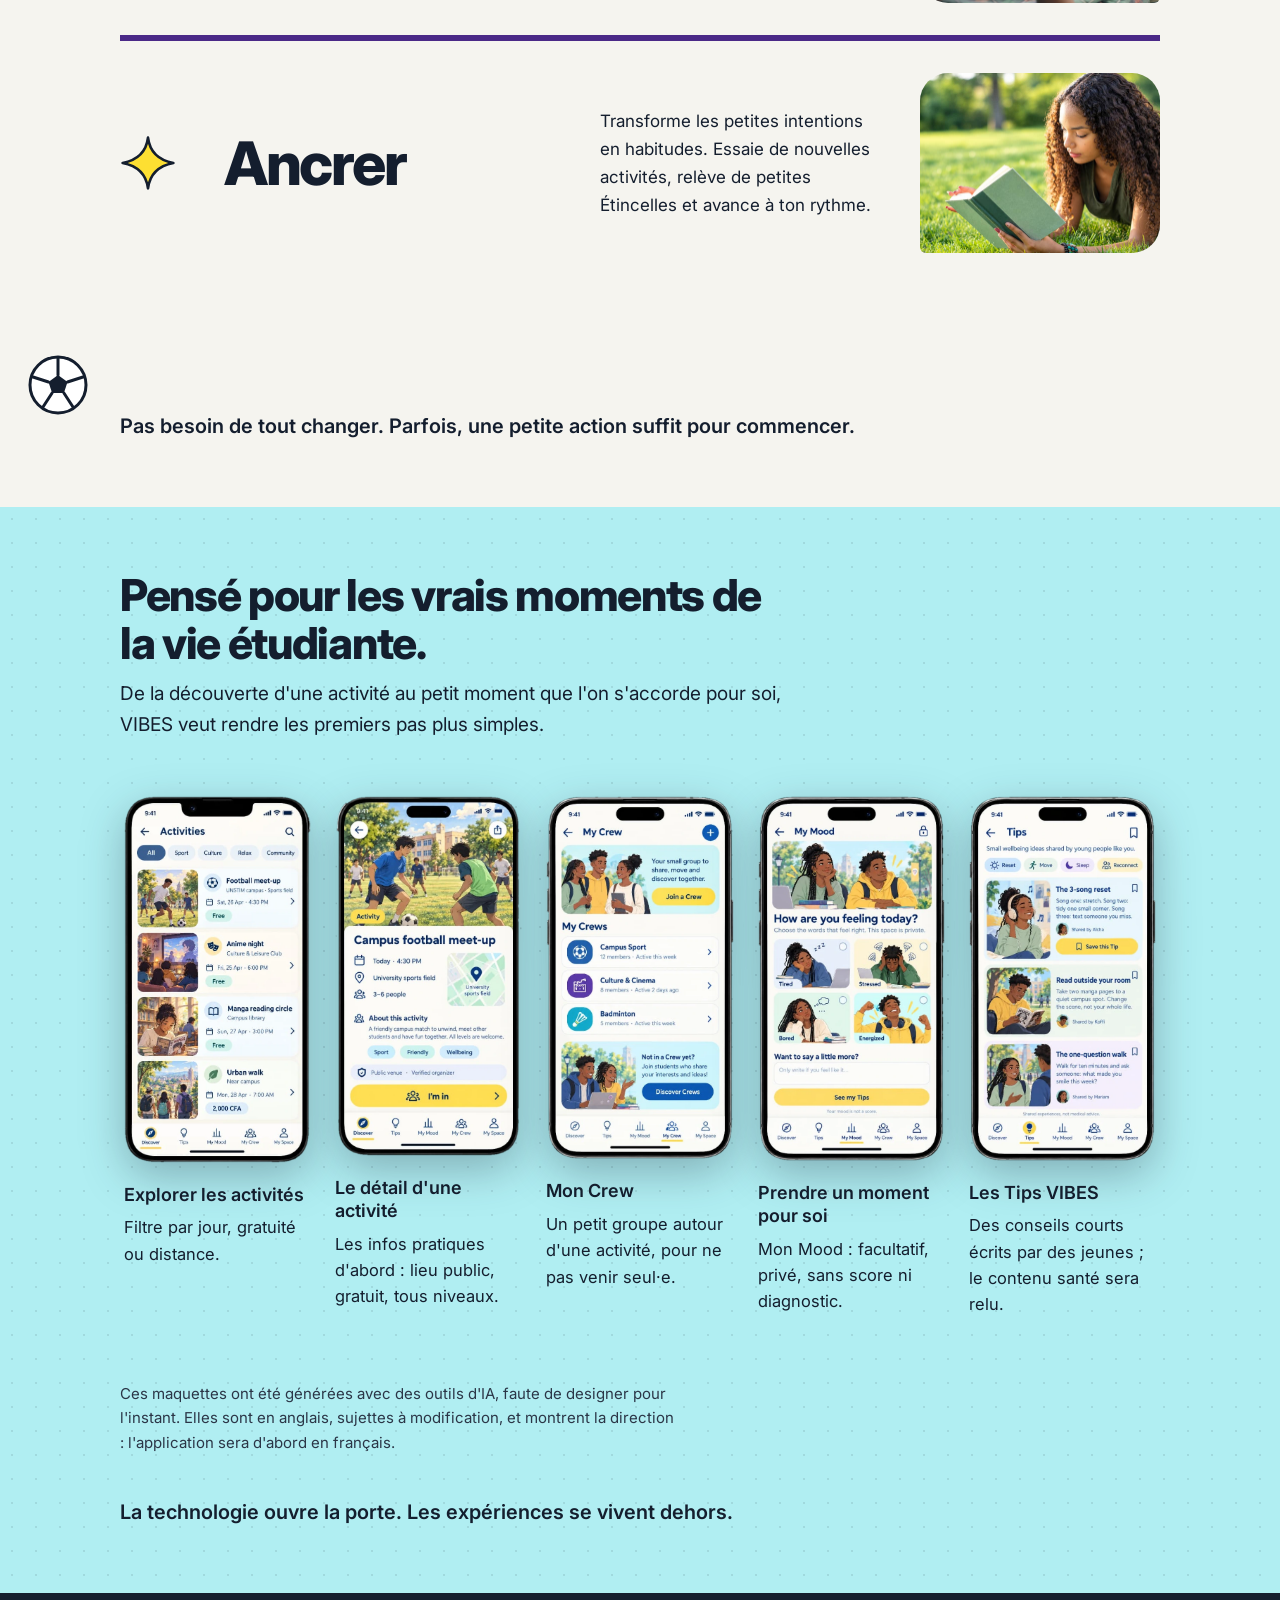
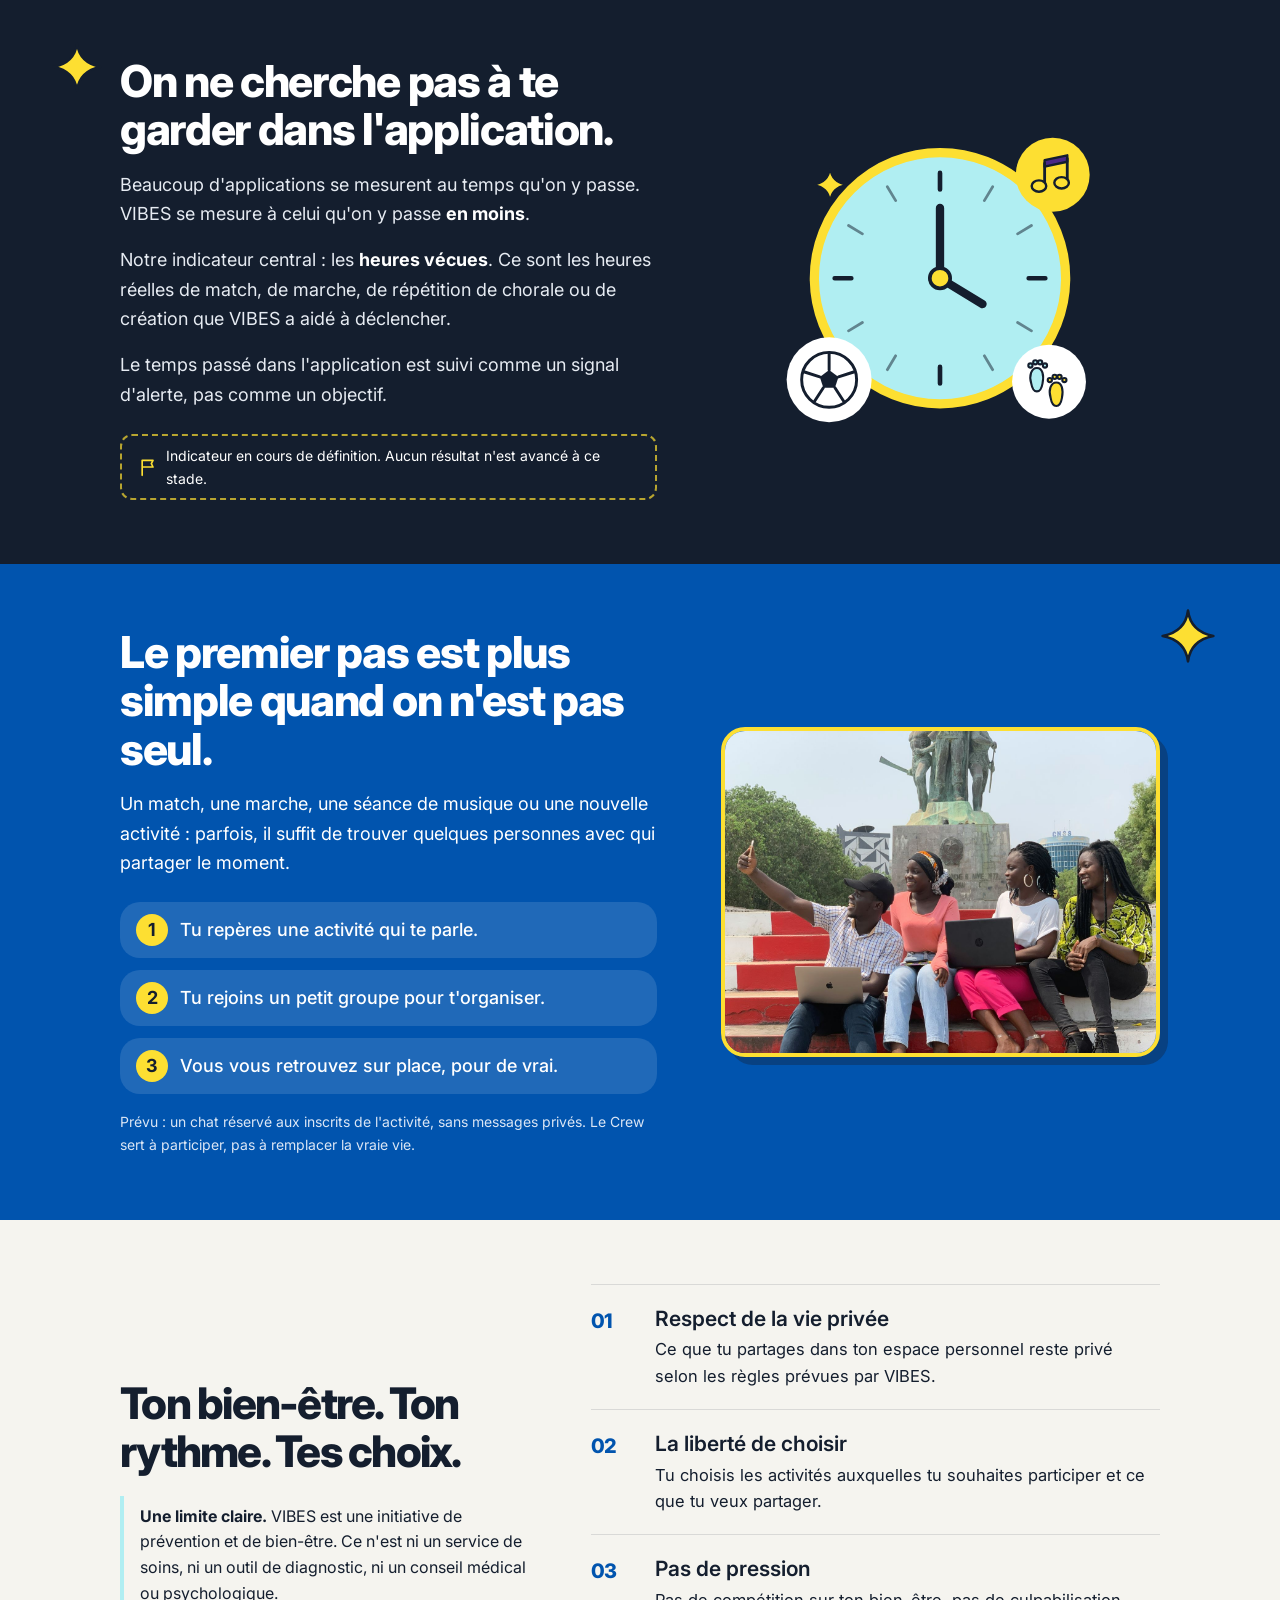
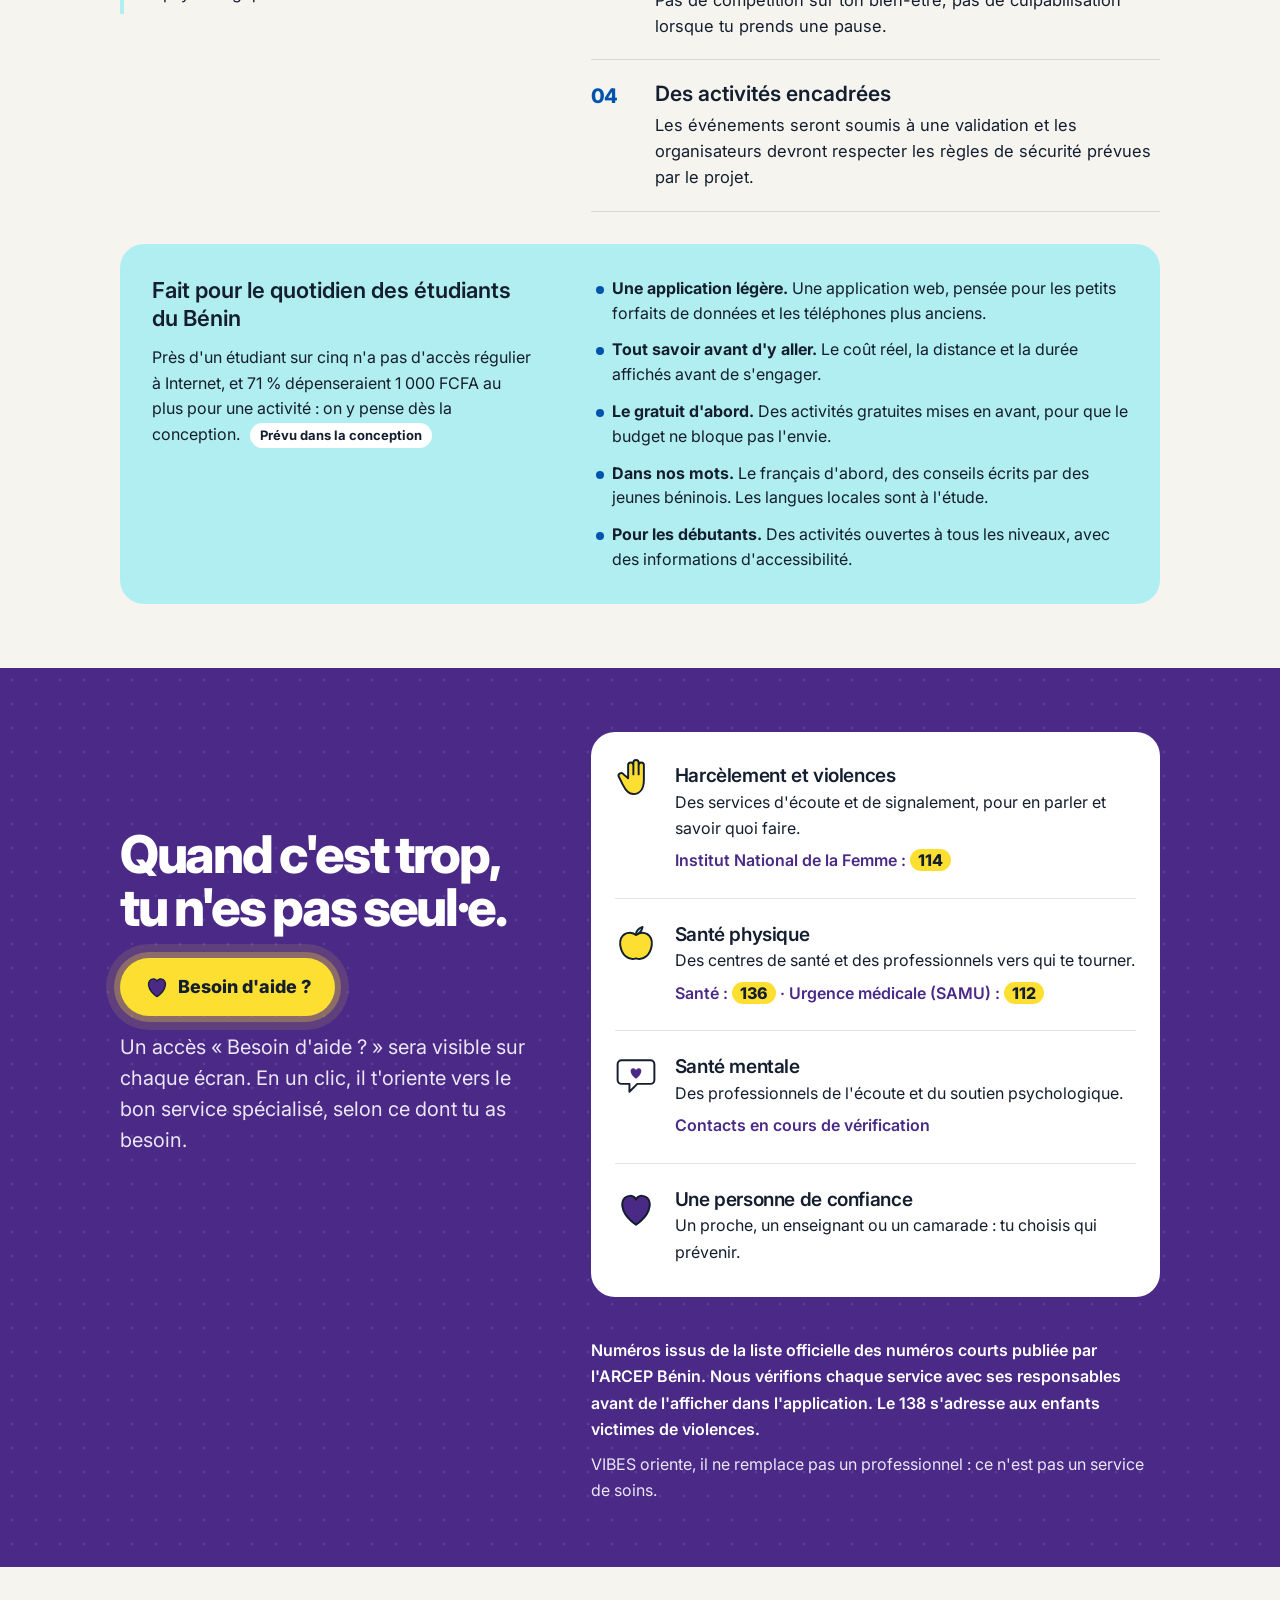
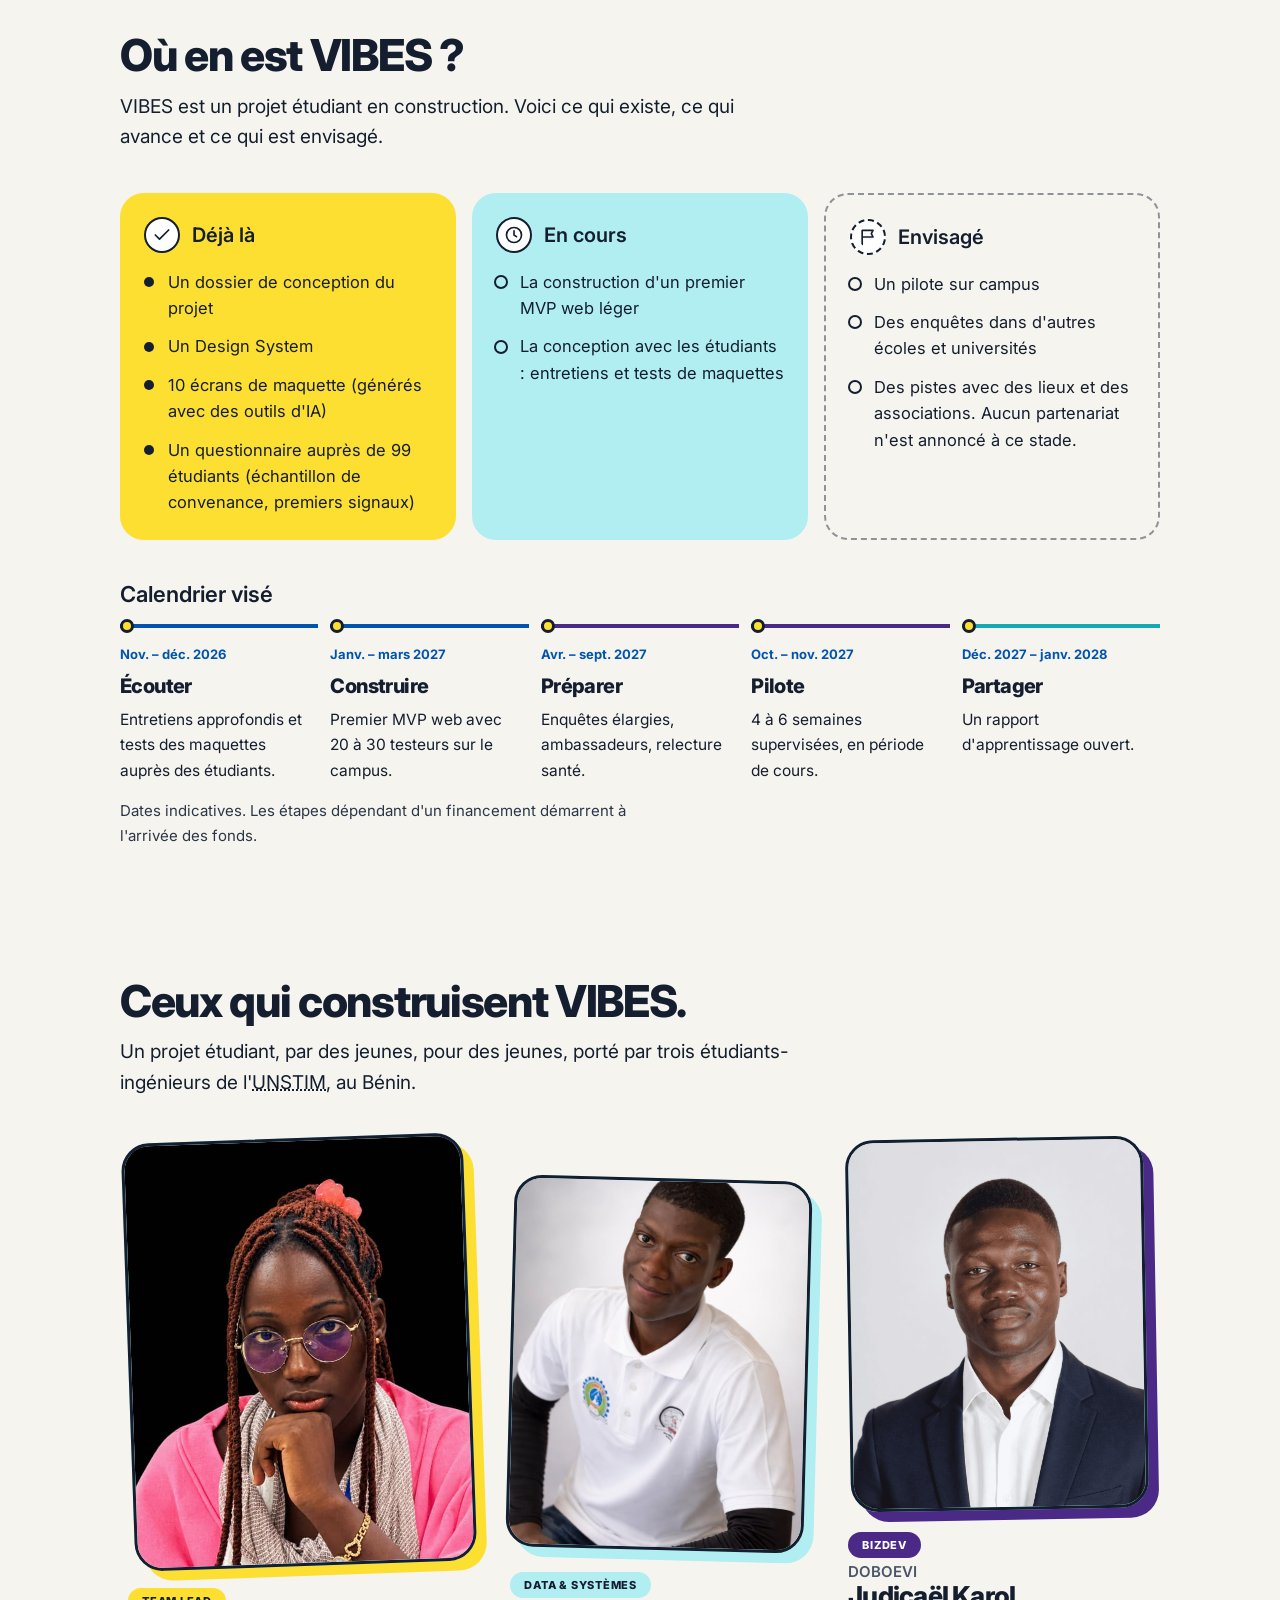
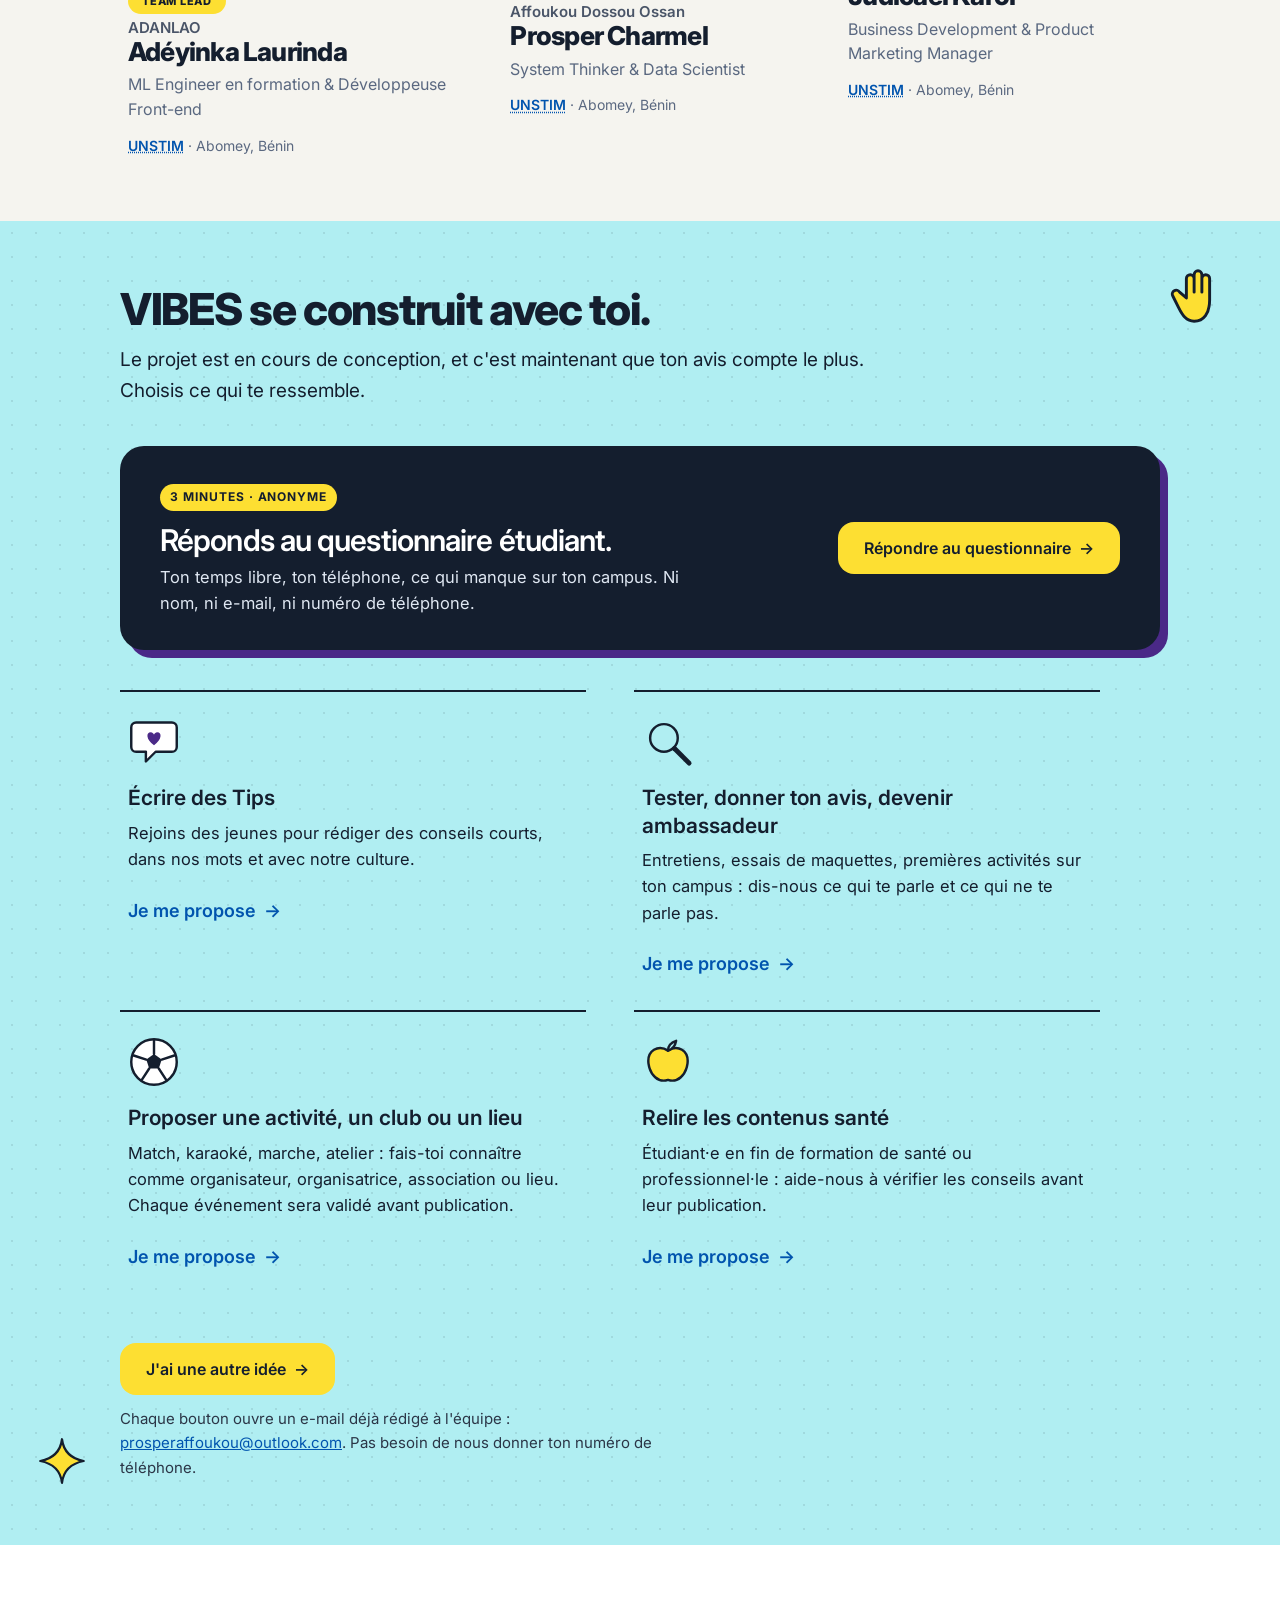
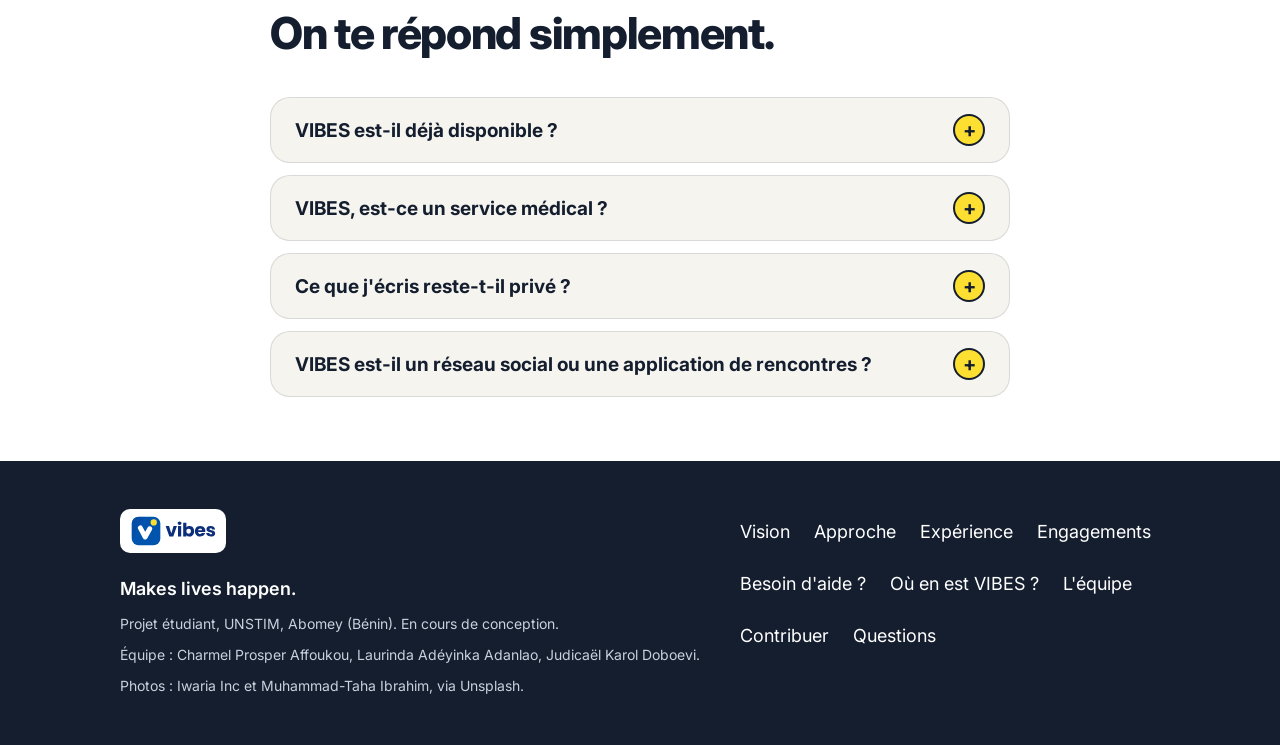
==== commit 7b9b931e: "Cohérence : vidéo (p.9), 89 à 94 réponses par question (site FR/EN) Co-Authored-By: Claude Sonnet 5." ====
--- a/index.html
+++ b/index.html
@@ -198,7 +198,7 @@
         <h3>Ce que les adultes comprennent mal</h3>
         <p>On y voit un manque de volonté. Nous observons surtout un manque d'alternatives et de personnes vers qui se tourner : quand les écrans isolent, il devient aussi plus difficile de trouver une écoute réelle, par exemple face au harcèlement ou à un problème de santé. C'est pourquoi VIBES prévoit des contacts de confiance et des lignes d'aide gratuites, à un clic.</p>
       </aside>
-      <p class="note reveal">Questionnaire auprès de 99 étudiants (ENSGMM, ENSTP, ENSGEP et autres) : 73 % passent 4 h ou plus par jour sur leur téléphone, 48 % trouvent ce temps trop long, 28 % manquent souvent de compagnie. Échantillon de convenance, déclaratif : il ne représente pas tous les étudiants.</p>
+      <p class="note reveal">Questionnaire auprès de 99 étudiants (ENSGMM, ENSTP, ENSGEP et autres ; 89 à 94 réponses selon la question) : 73 % passent 4 h ou plus par jour sur leur téléphone, 48 % trouvent ce temps trop long, 28 % manquent souvent de compagnie. Échantillon de convenance, déclaratif : il ne représente pas tous les étudiants.</p>
     </div>
   </section>
 
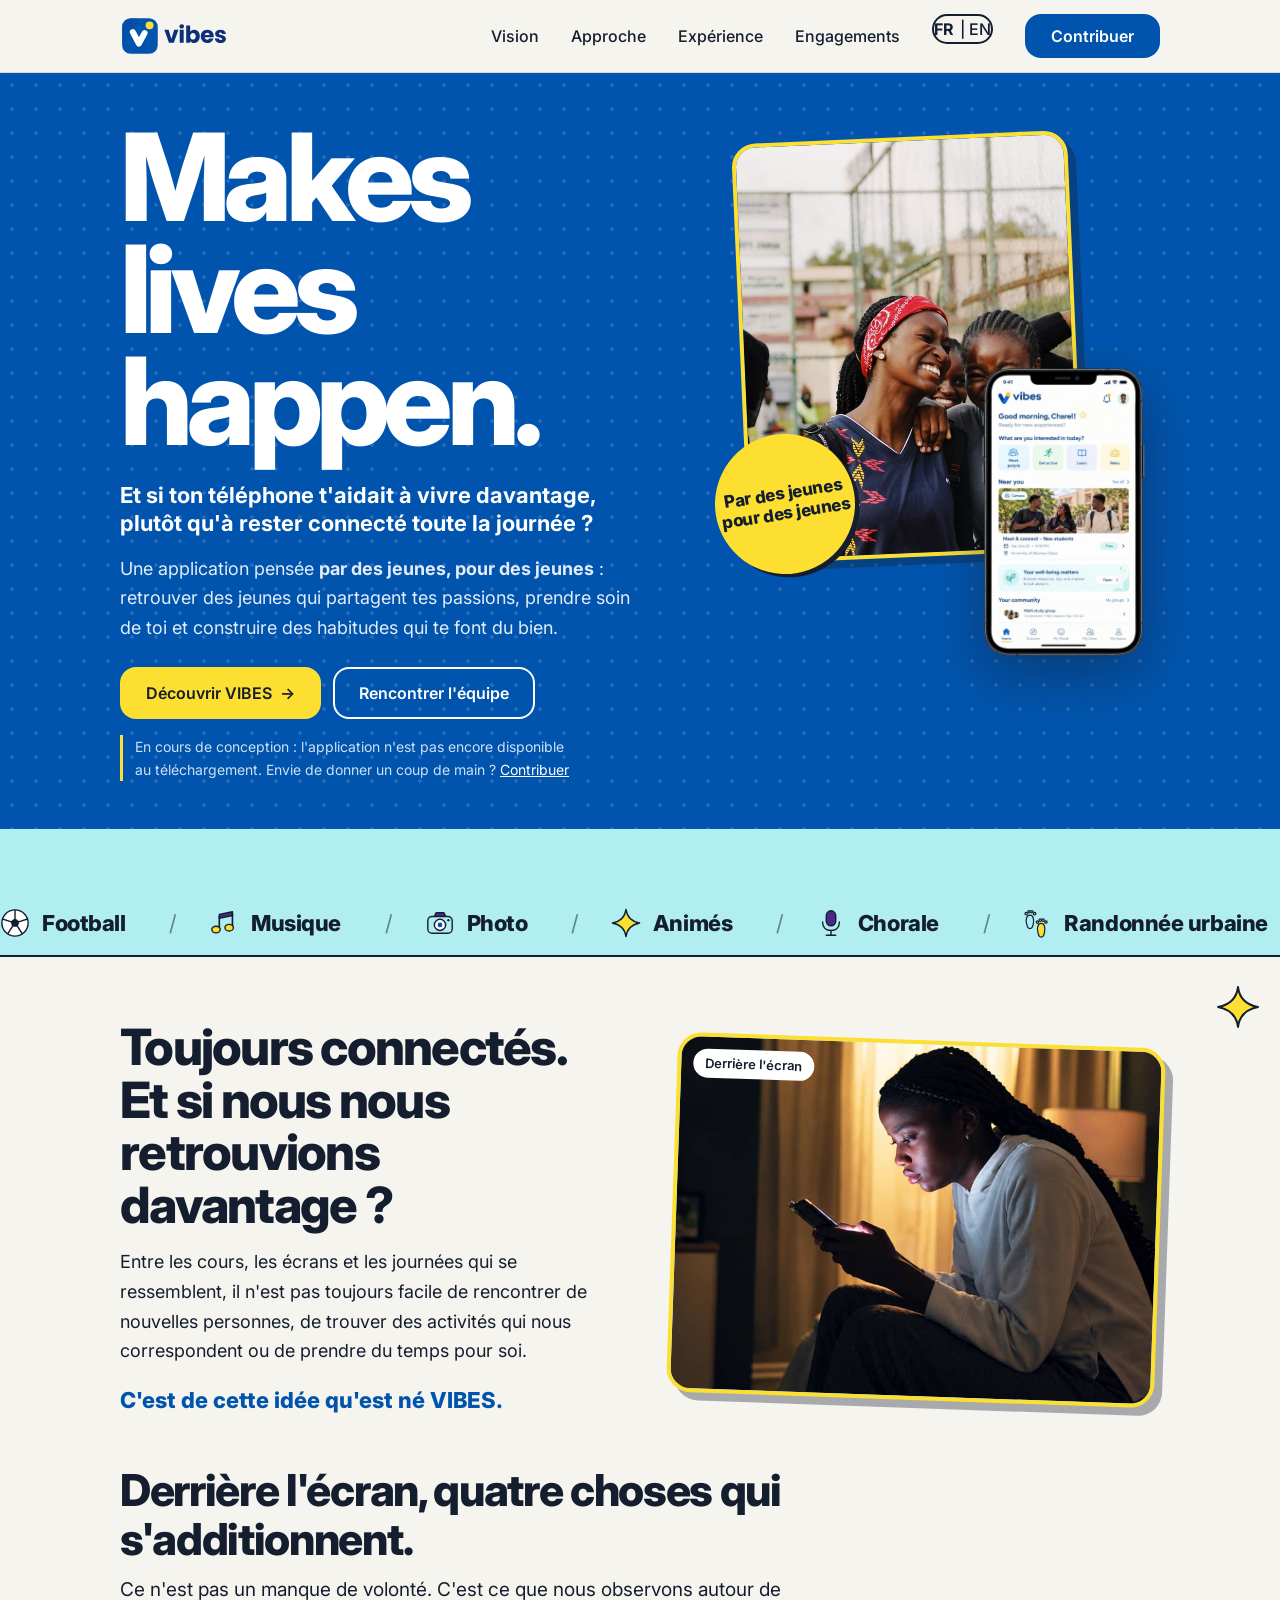
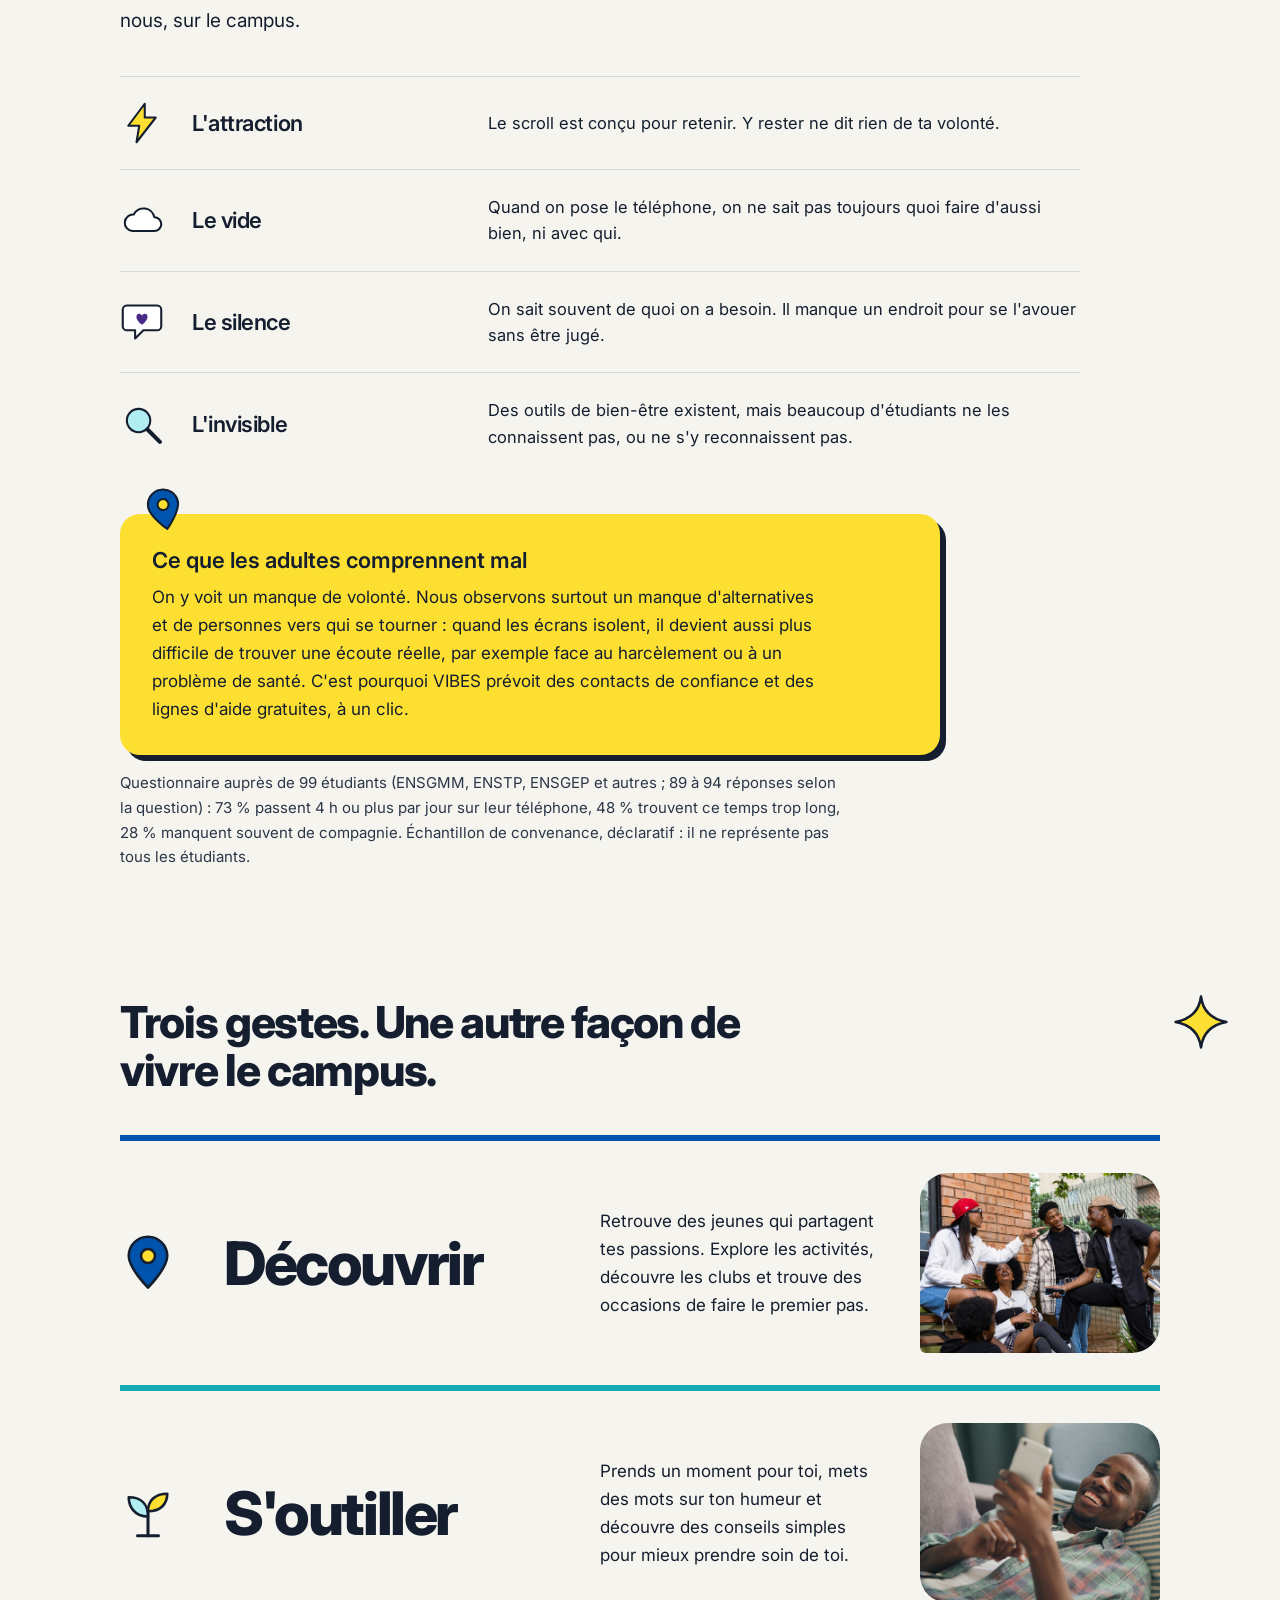
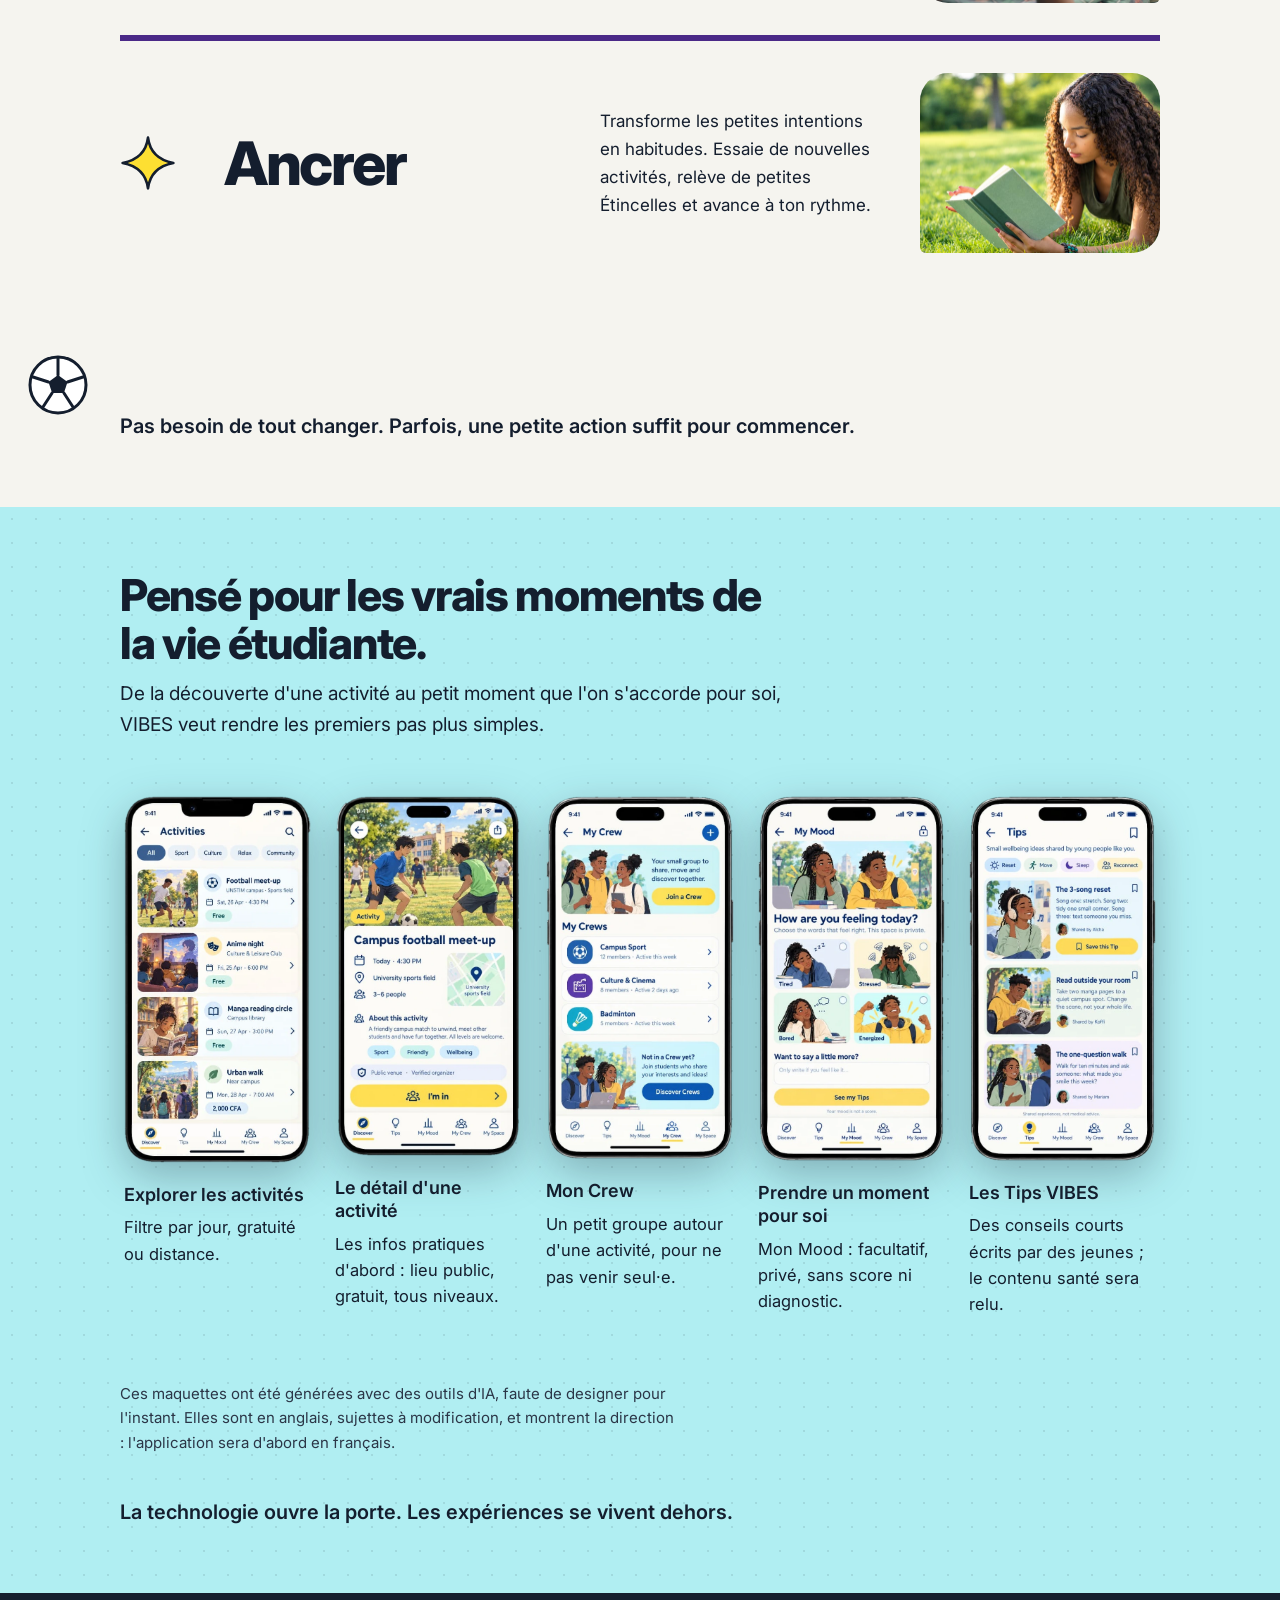
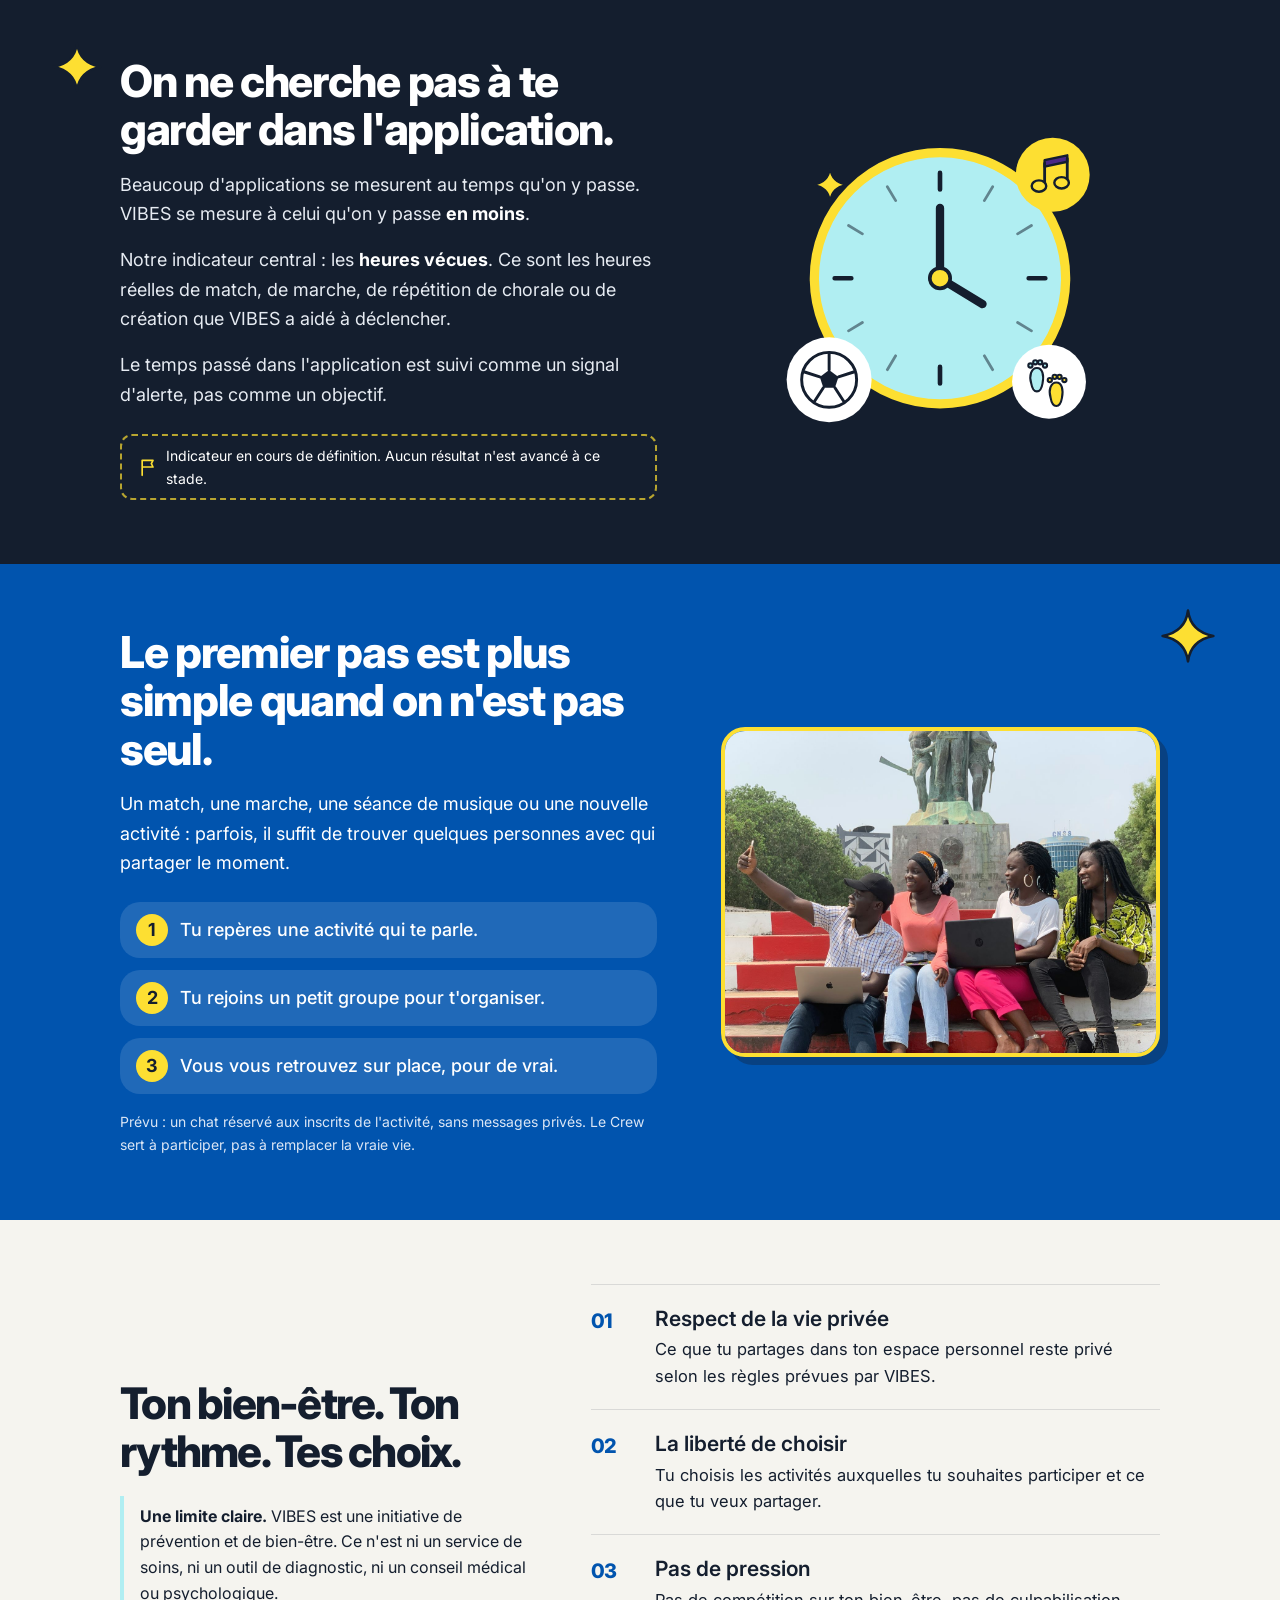
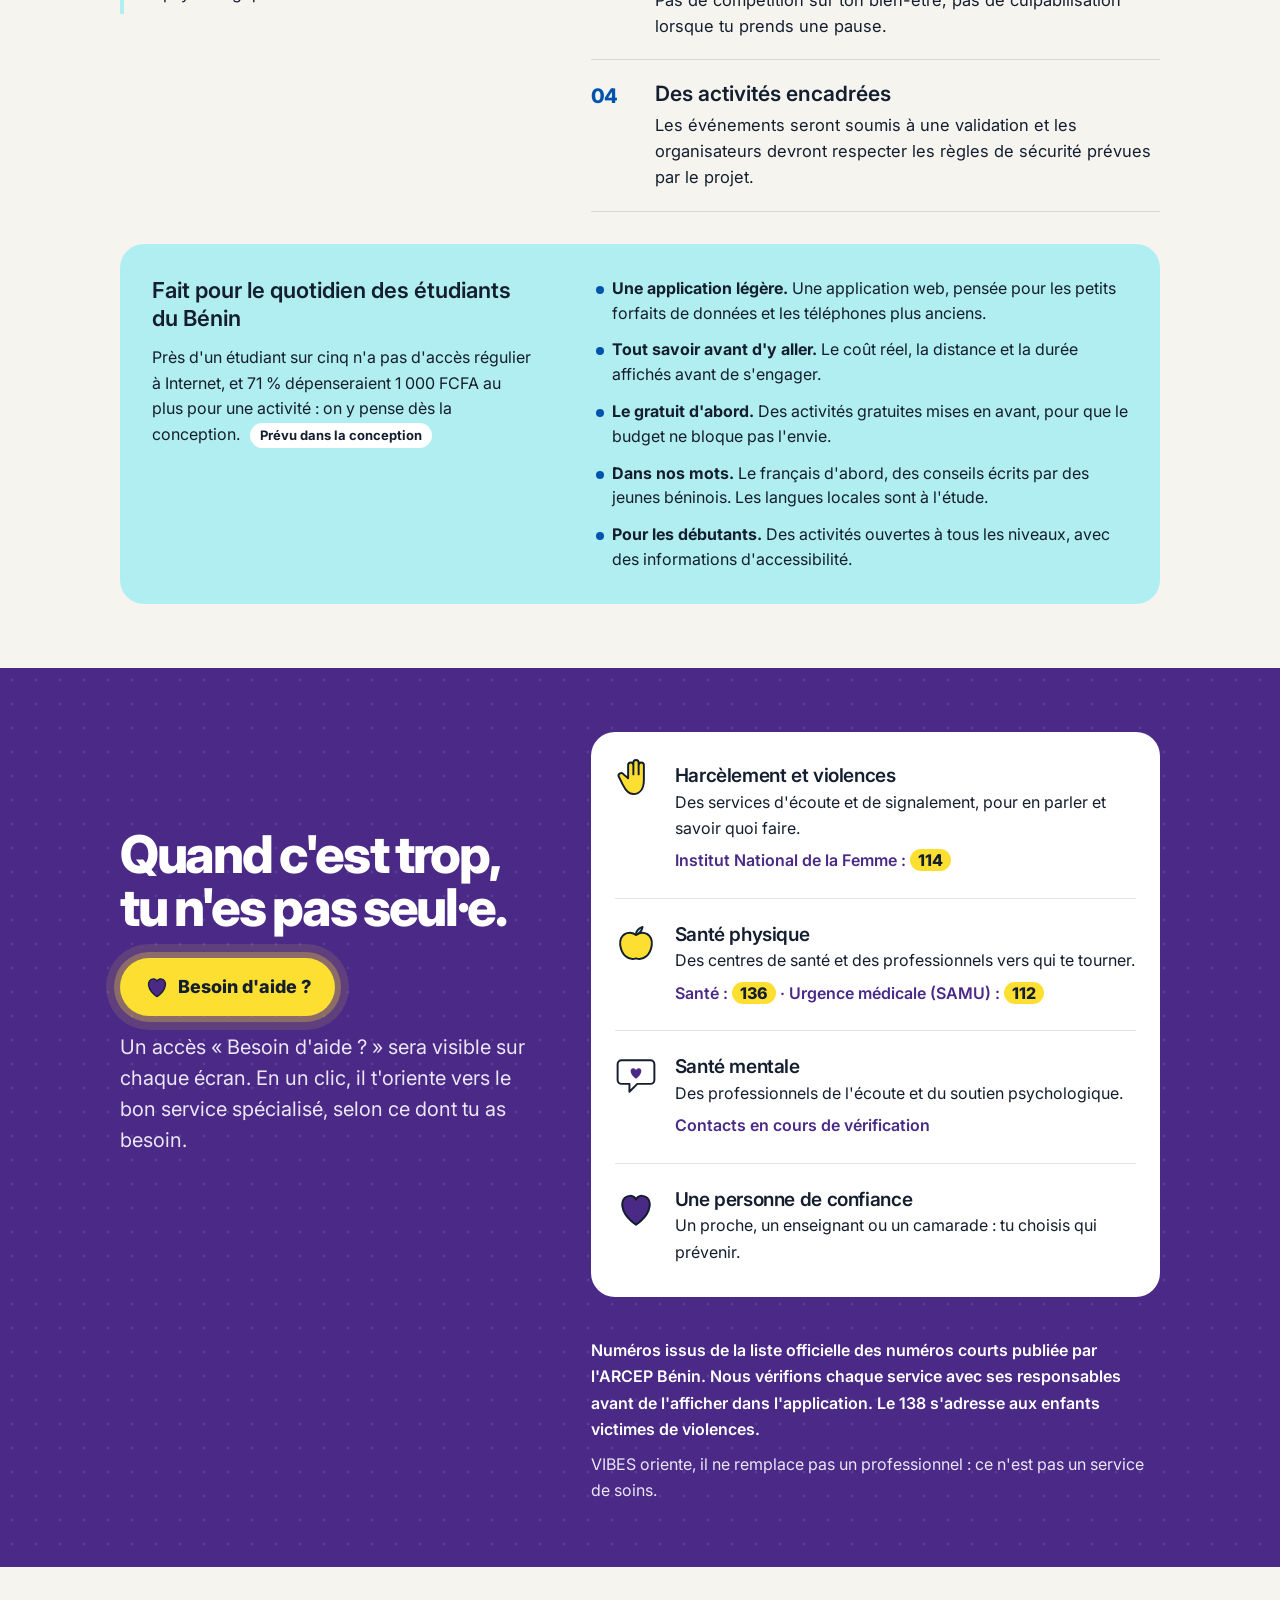
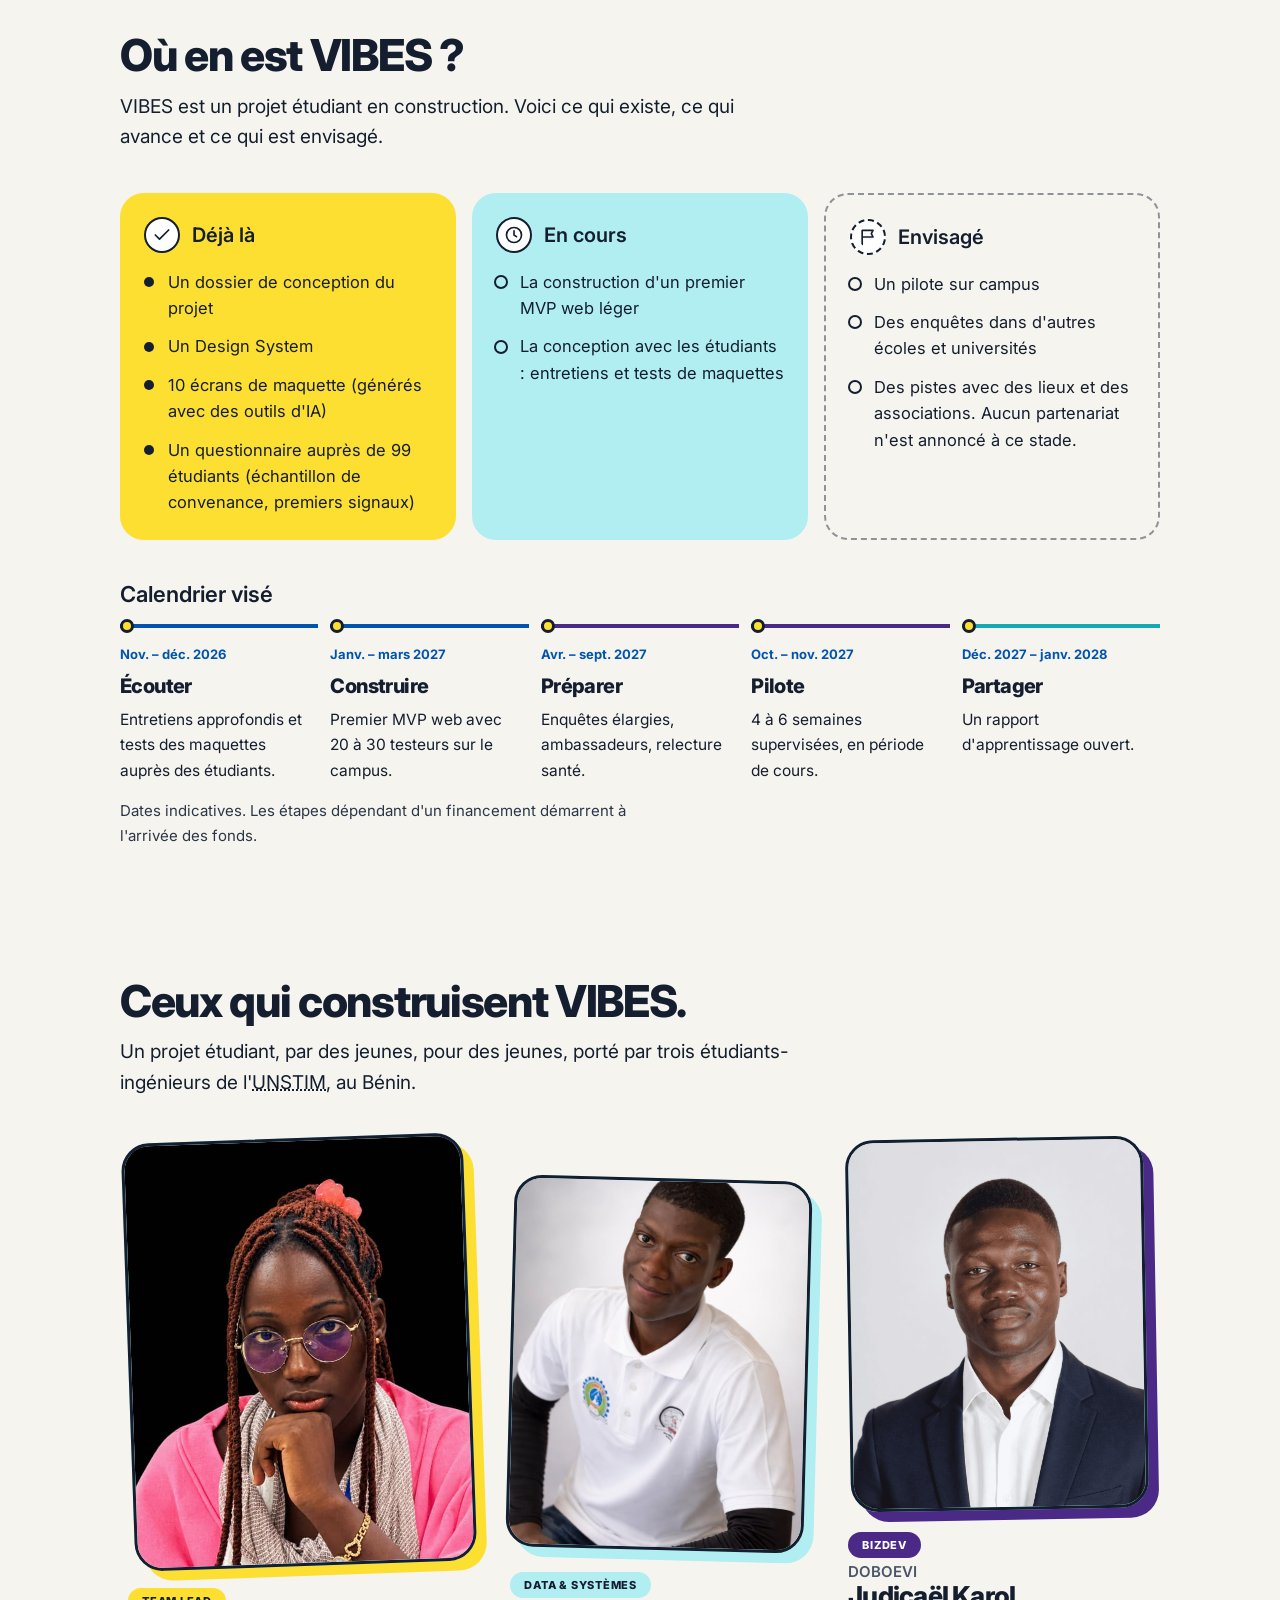
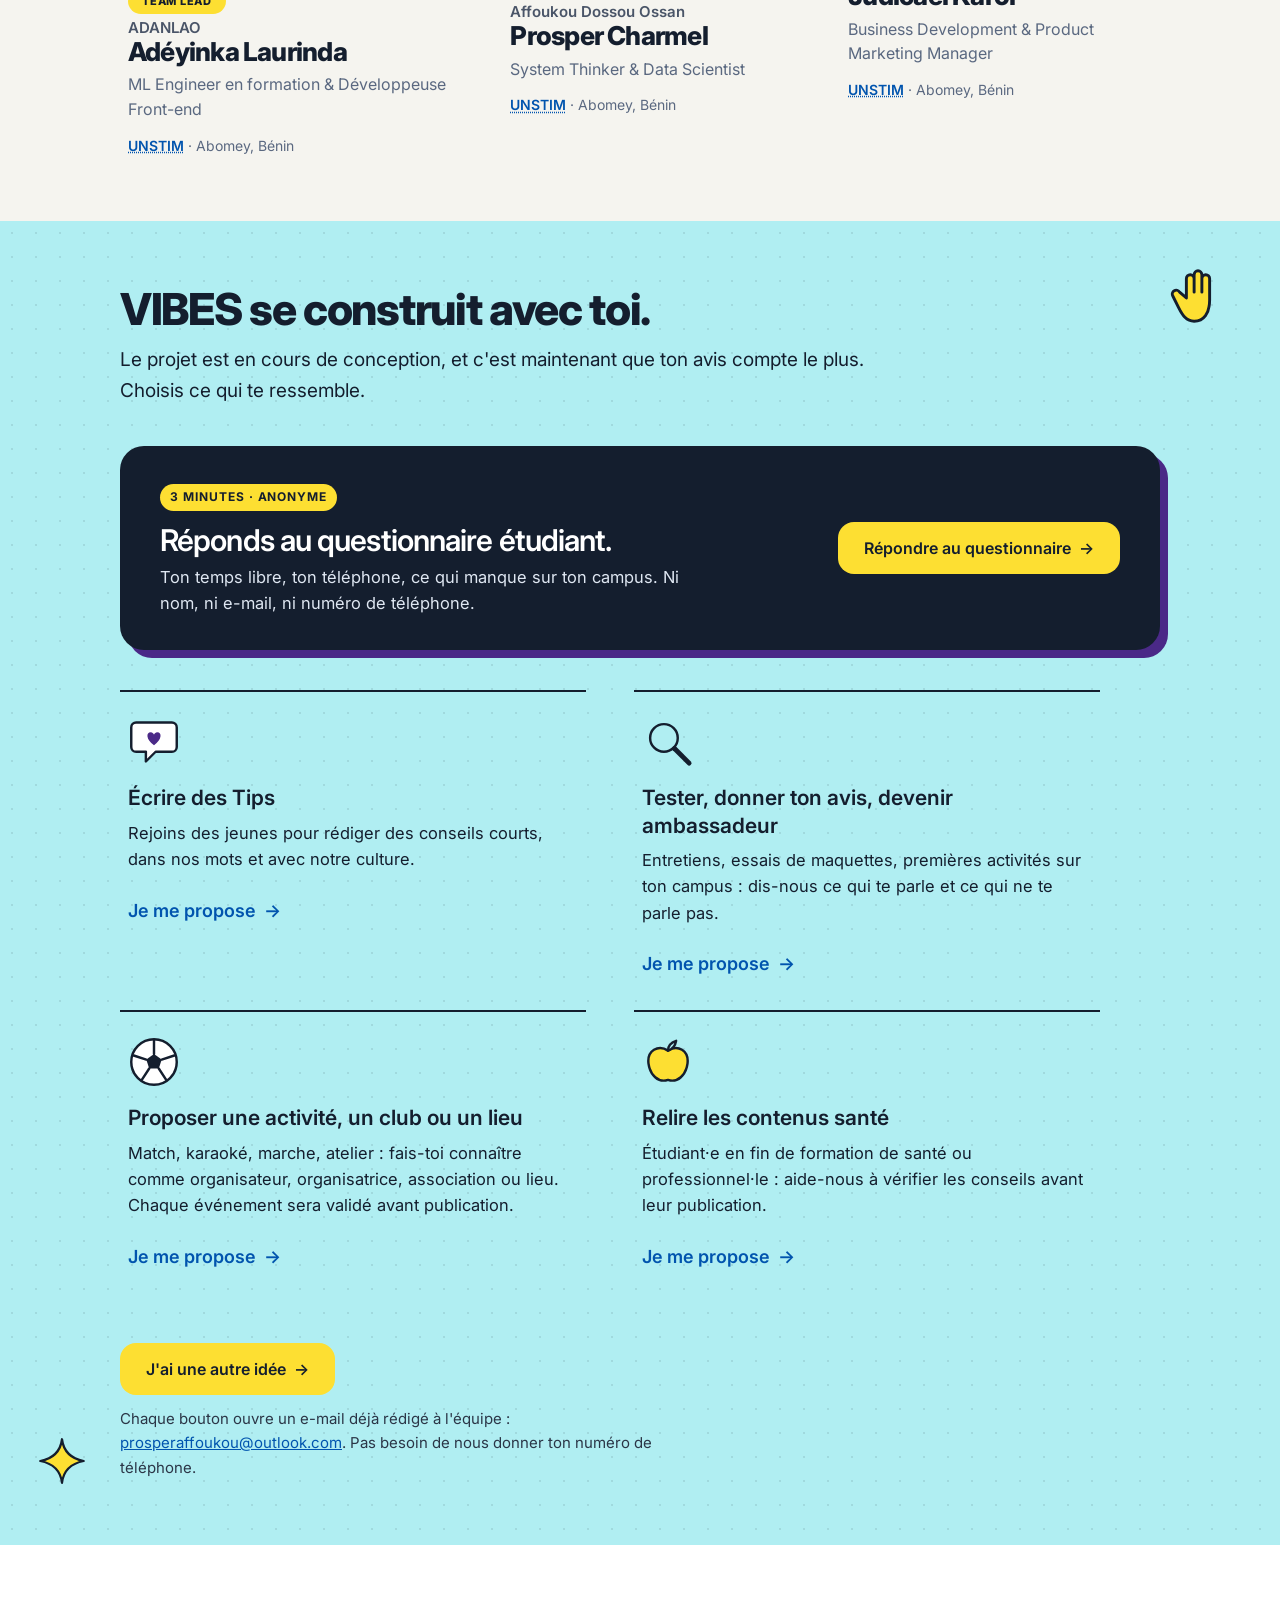
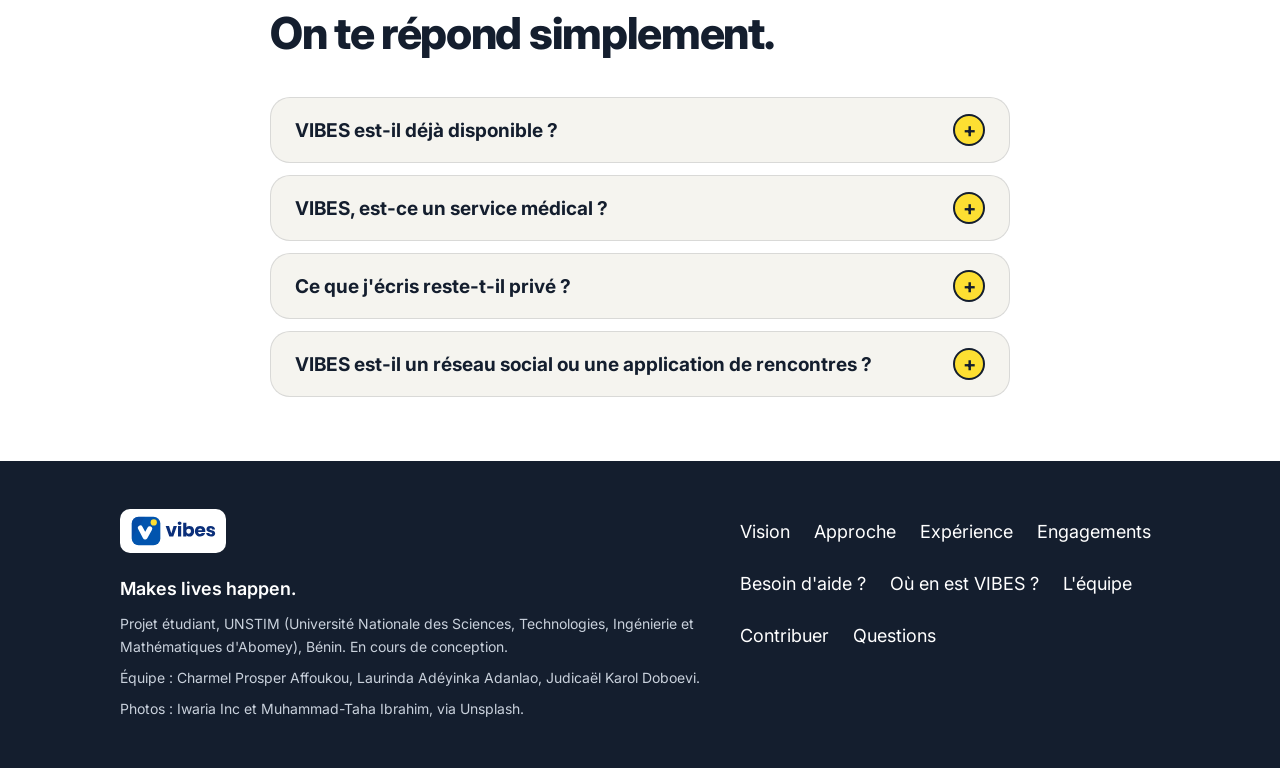
==== commit 54dd1606: "UNSTIM défini (PDF, site), 'nuits' -> 'heures' dans le PDF Co-Authored-By: Claude Sonnet 5.5 <norepl" ====
--- a/index.html
+++ b/index.html
@@ -13,7 +13,7 @@
   <meta property="og:locale" content="fr_FR">
   <meta property="og:title" content="VIBES · Makes lives happen">
   <meta property="og:description" content="Le bien-être étudiant autrement : découvrir, s'outiller, ancrer de bonnes habitudes.">
-  <meta property="og:image" content="https://vibes-phi-gold.vercel.app/assets/brand/og-image.png">
+  <meta property="og:image" content="https://vibes-bj.vercel.app/assets/brand/og-image.png">
   <meta name="twitter:card" content="summary_large_image">
   <script>document.documentElement.classList.add('js');</script>
   <link rel="preconnect" href="https://fonts.googleapis.com">
@@ -598,7 +598,7 @@
         <img src="assets/brand/vibes-horizontal.svg" alt="VIBES" class="logo__img logo__img--footer" width="86" height="32">
       </a>
       <p class="footer__tag">Makes lives happen.</p>
-      <p class="footer__note">Projet étudiant, UNSTIM, Abomey (Bénin). En cours de conception.</p>
+      <p class="footer__note">Projet étudiant, UNSTIM (Université Nationale des Sciences, Technologies, Ingénierie et Mathématiques d'Abomey), Bénin. En cours de conception.</p>
       <p class="footer__note">Équipe&nbsp;: Charmel Prosper Affoukou, Laurinda Adéyinka Adanlao, Judicaël Karol Doboevi.</p>
       <p class="footer__note">Photos&nbsp;: Iwaria Inc et Muhammad-Taha Ibrahim, via Unsplash.</p>
     </div>
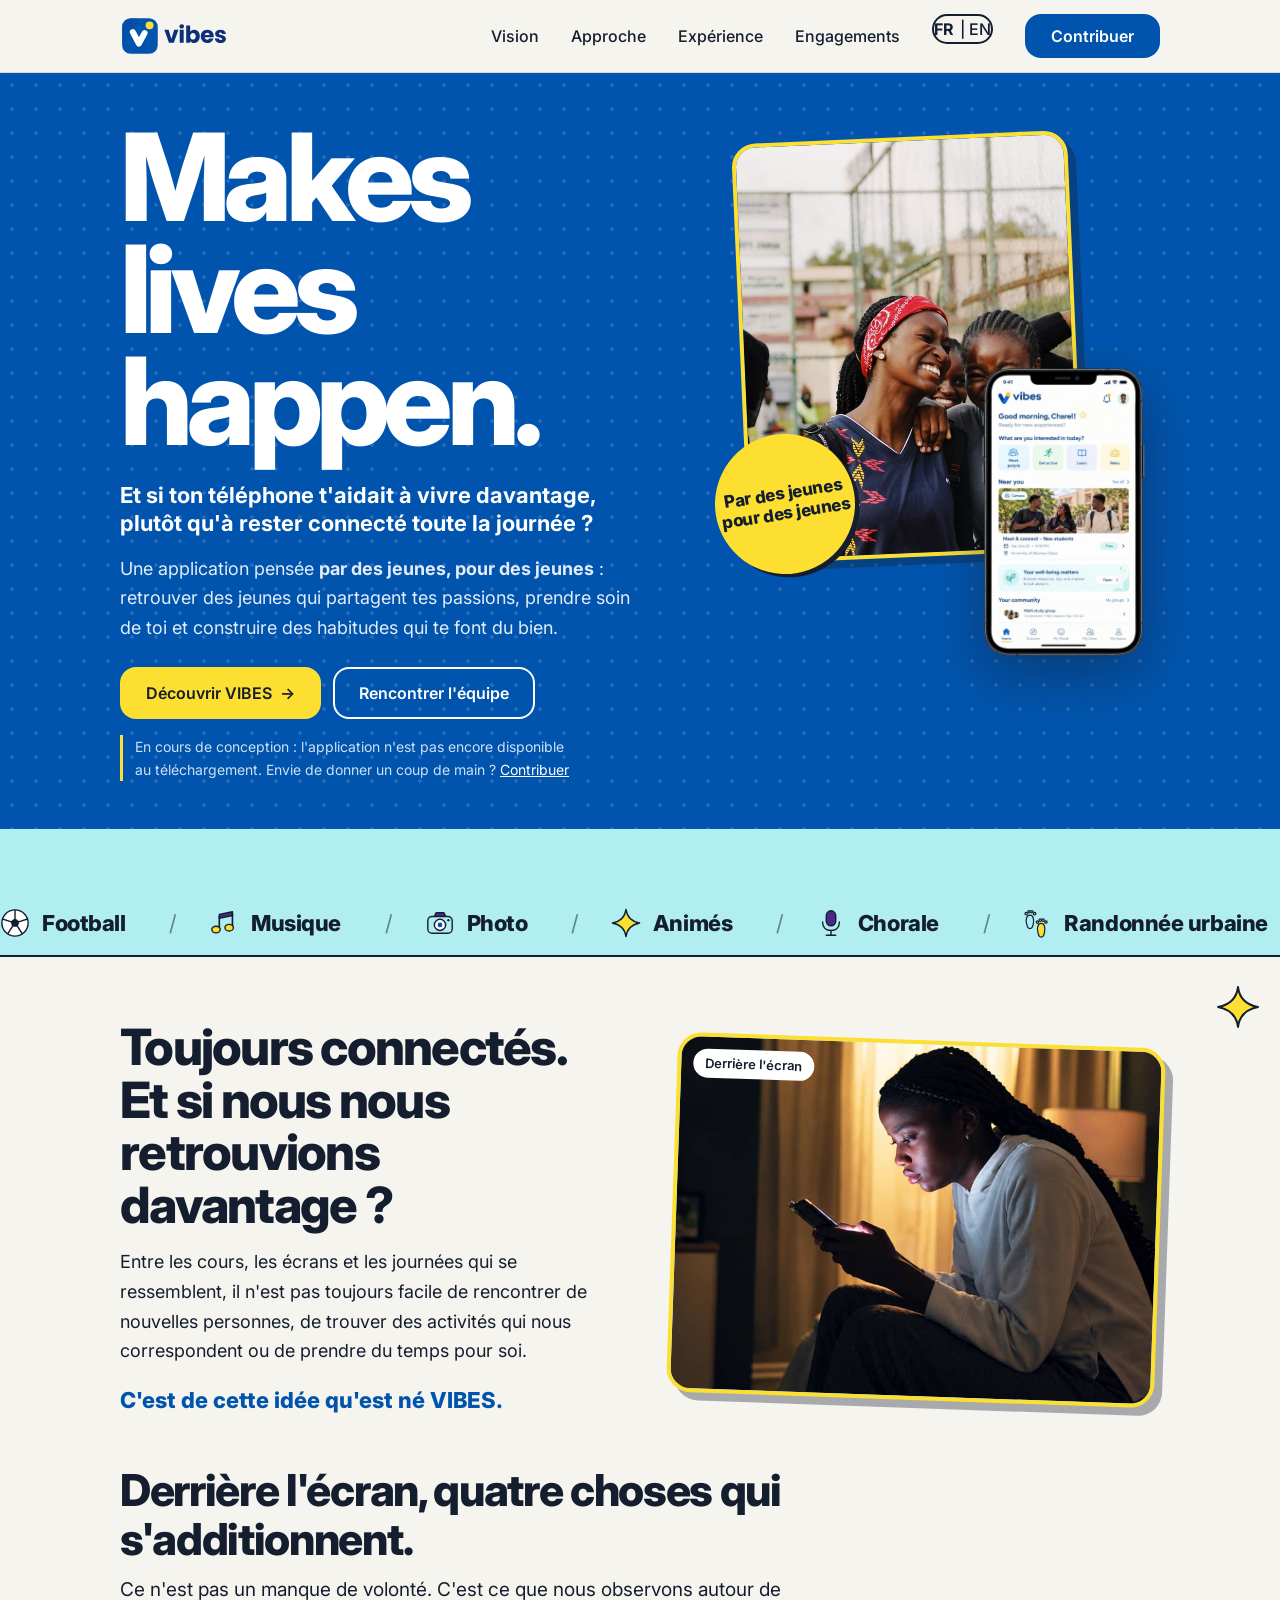
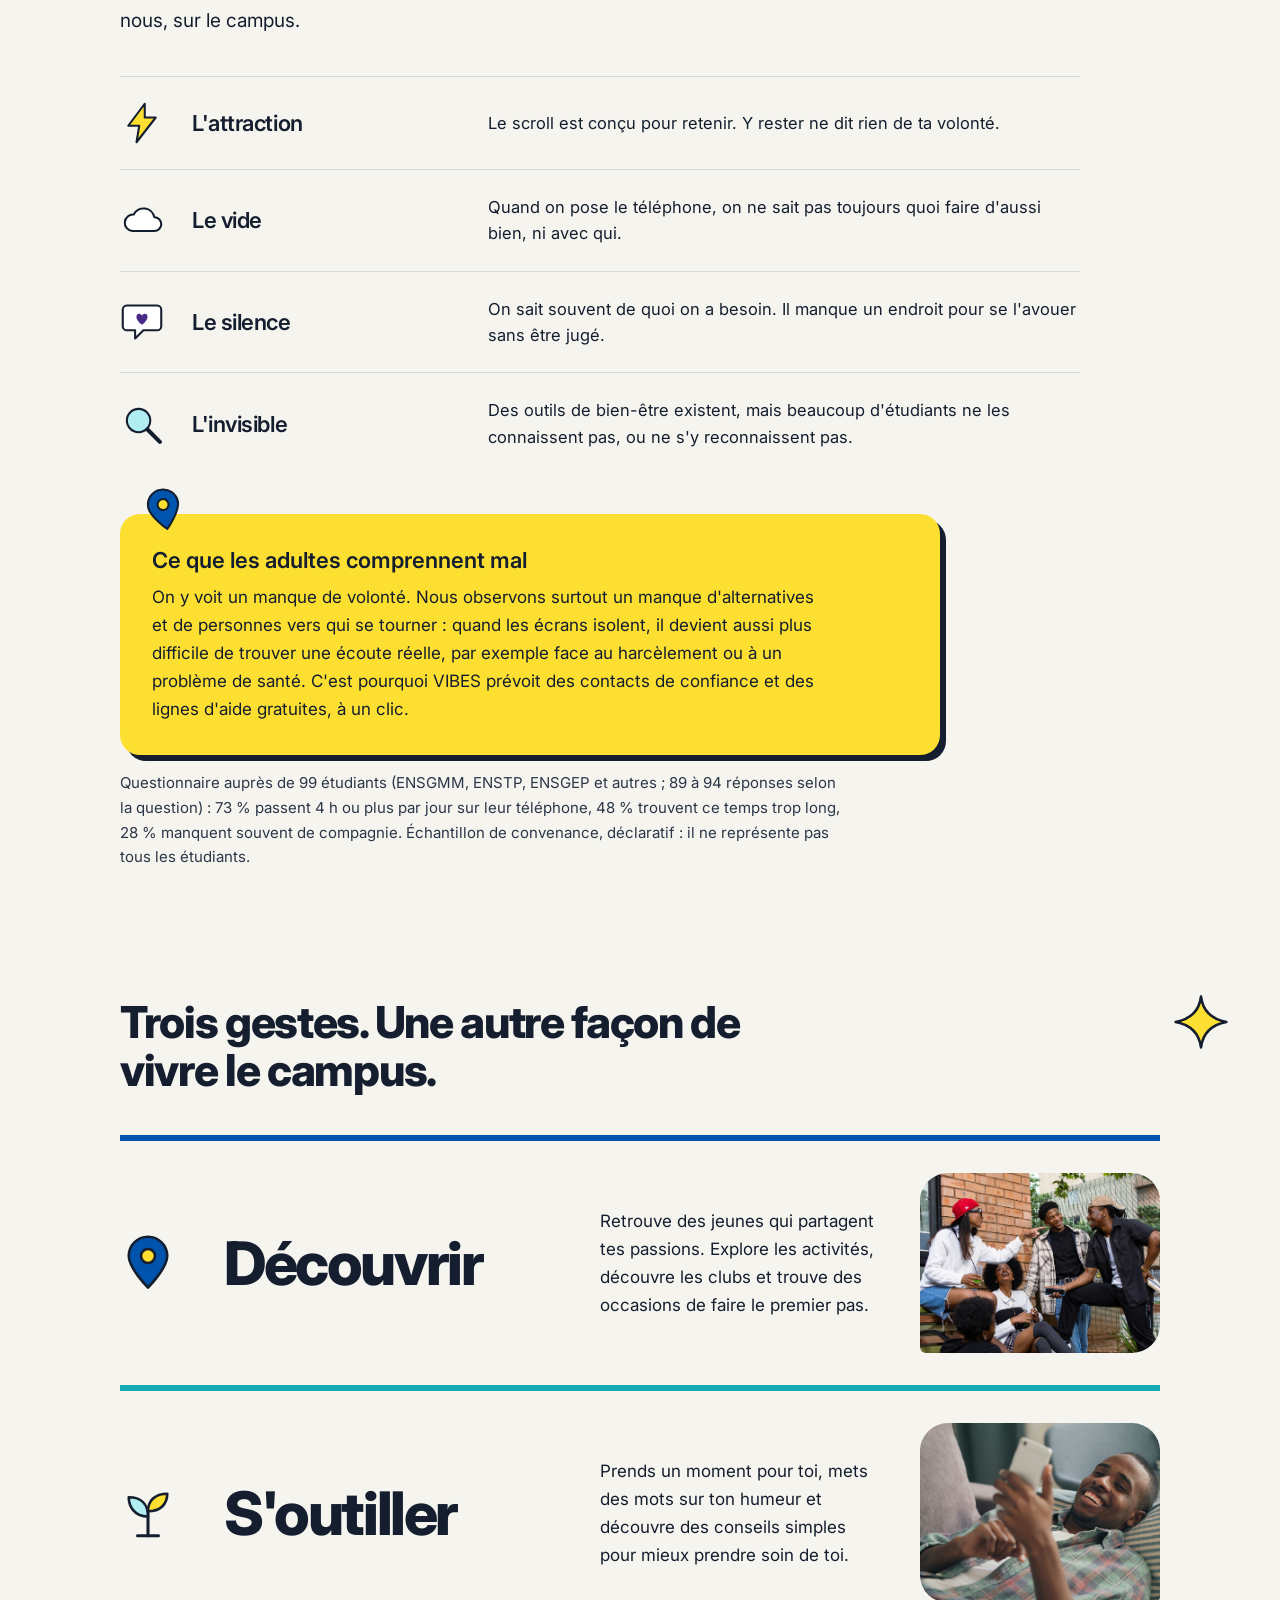
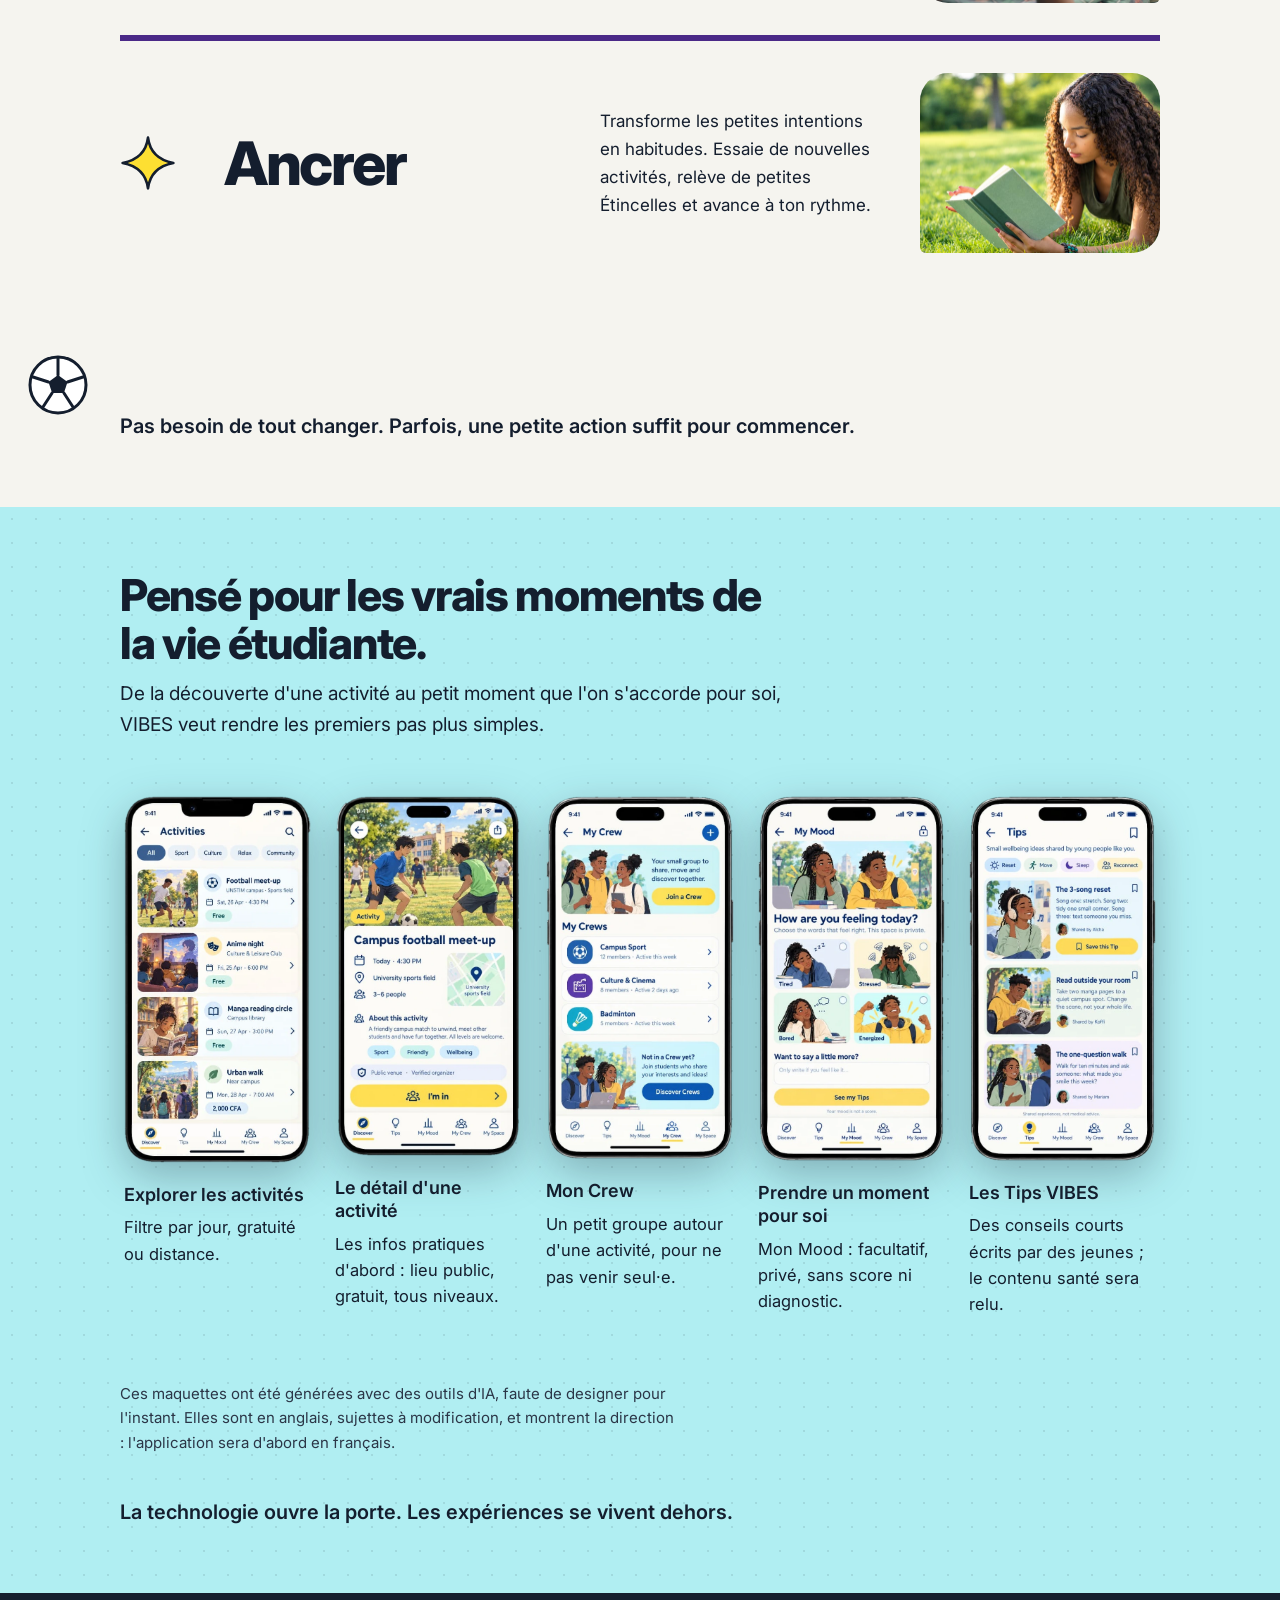
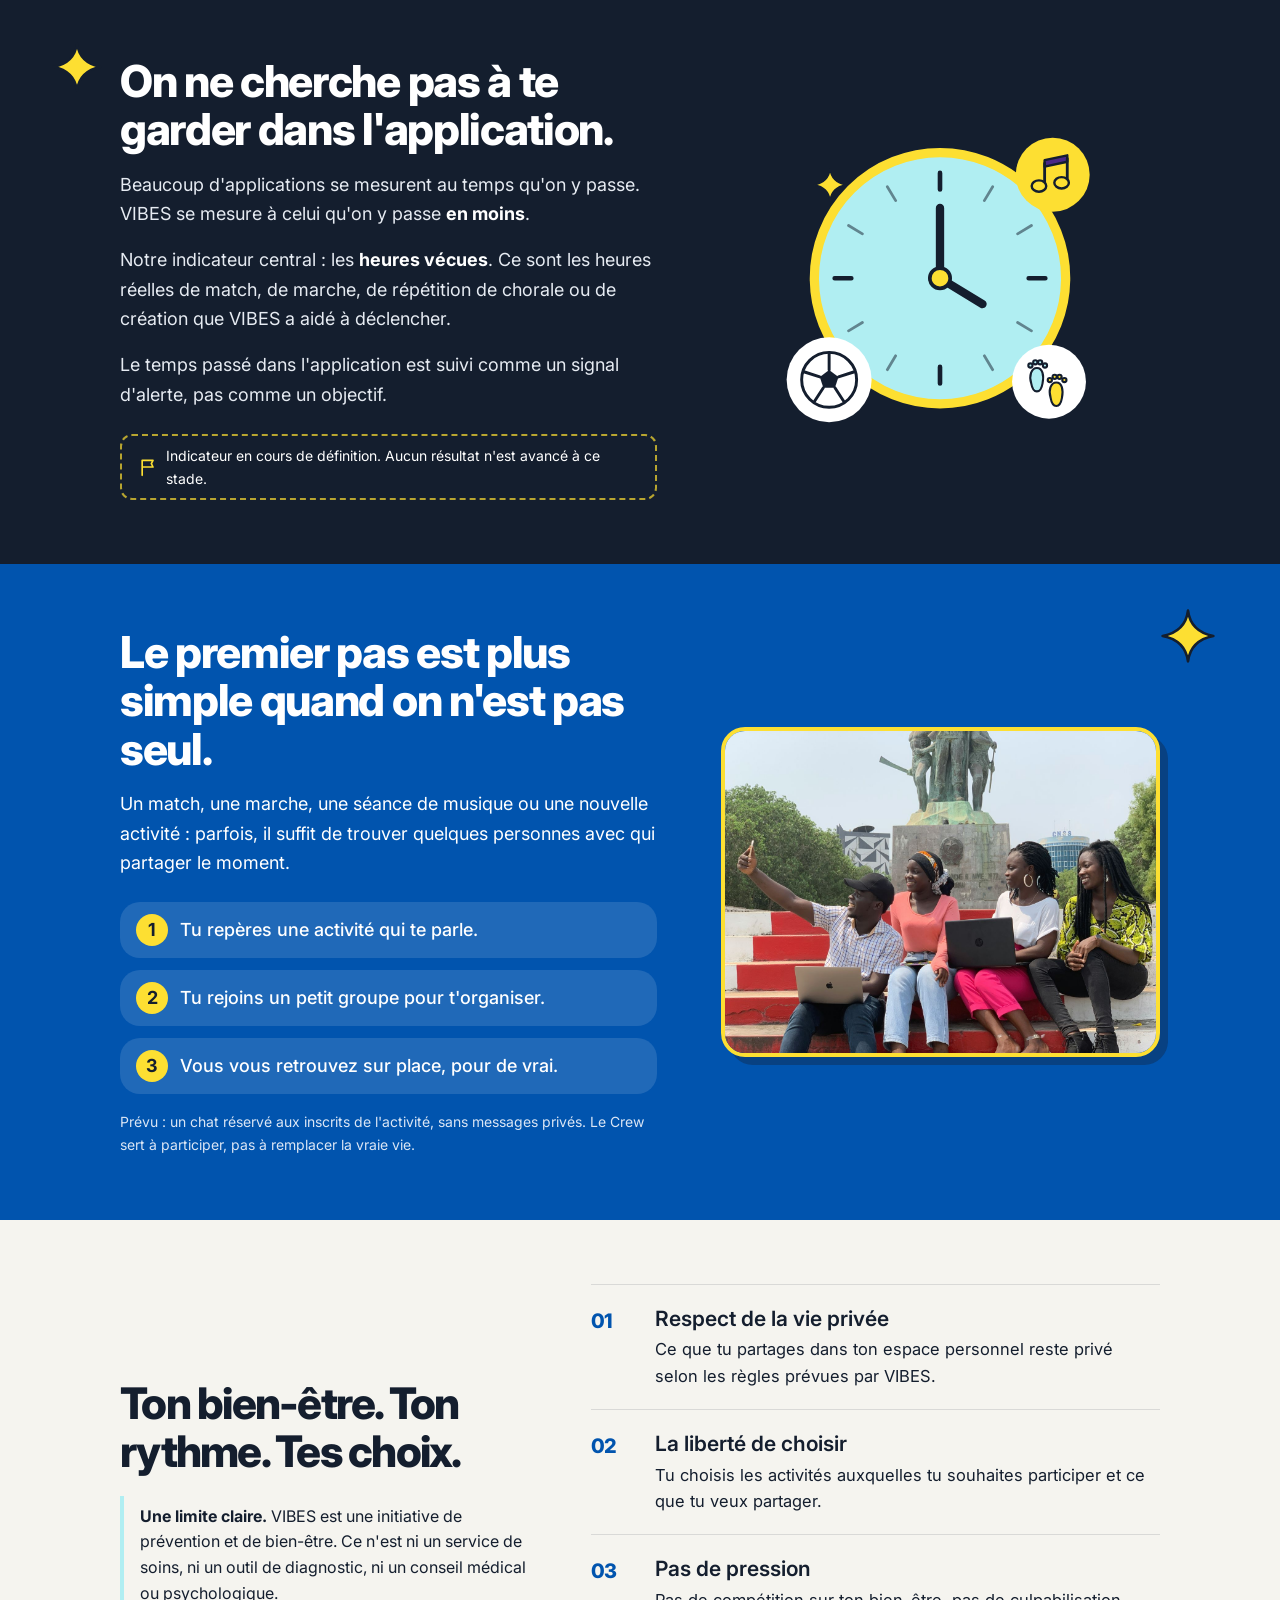
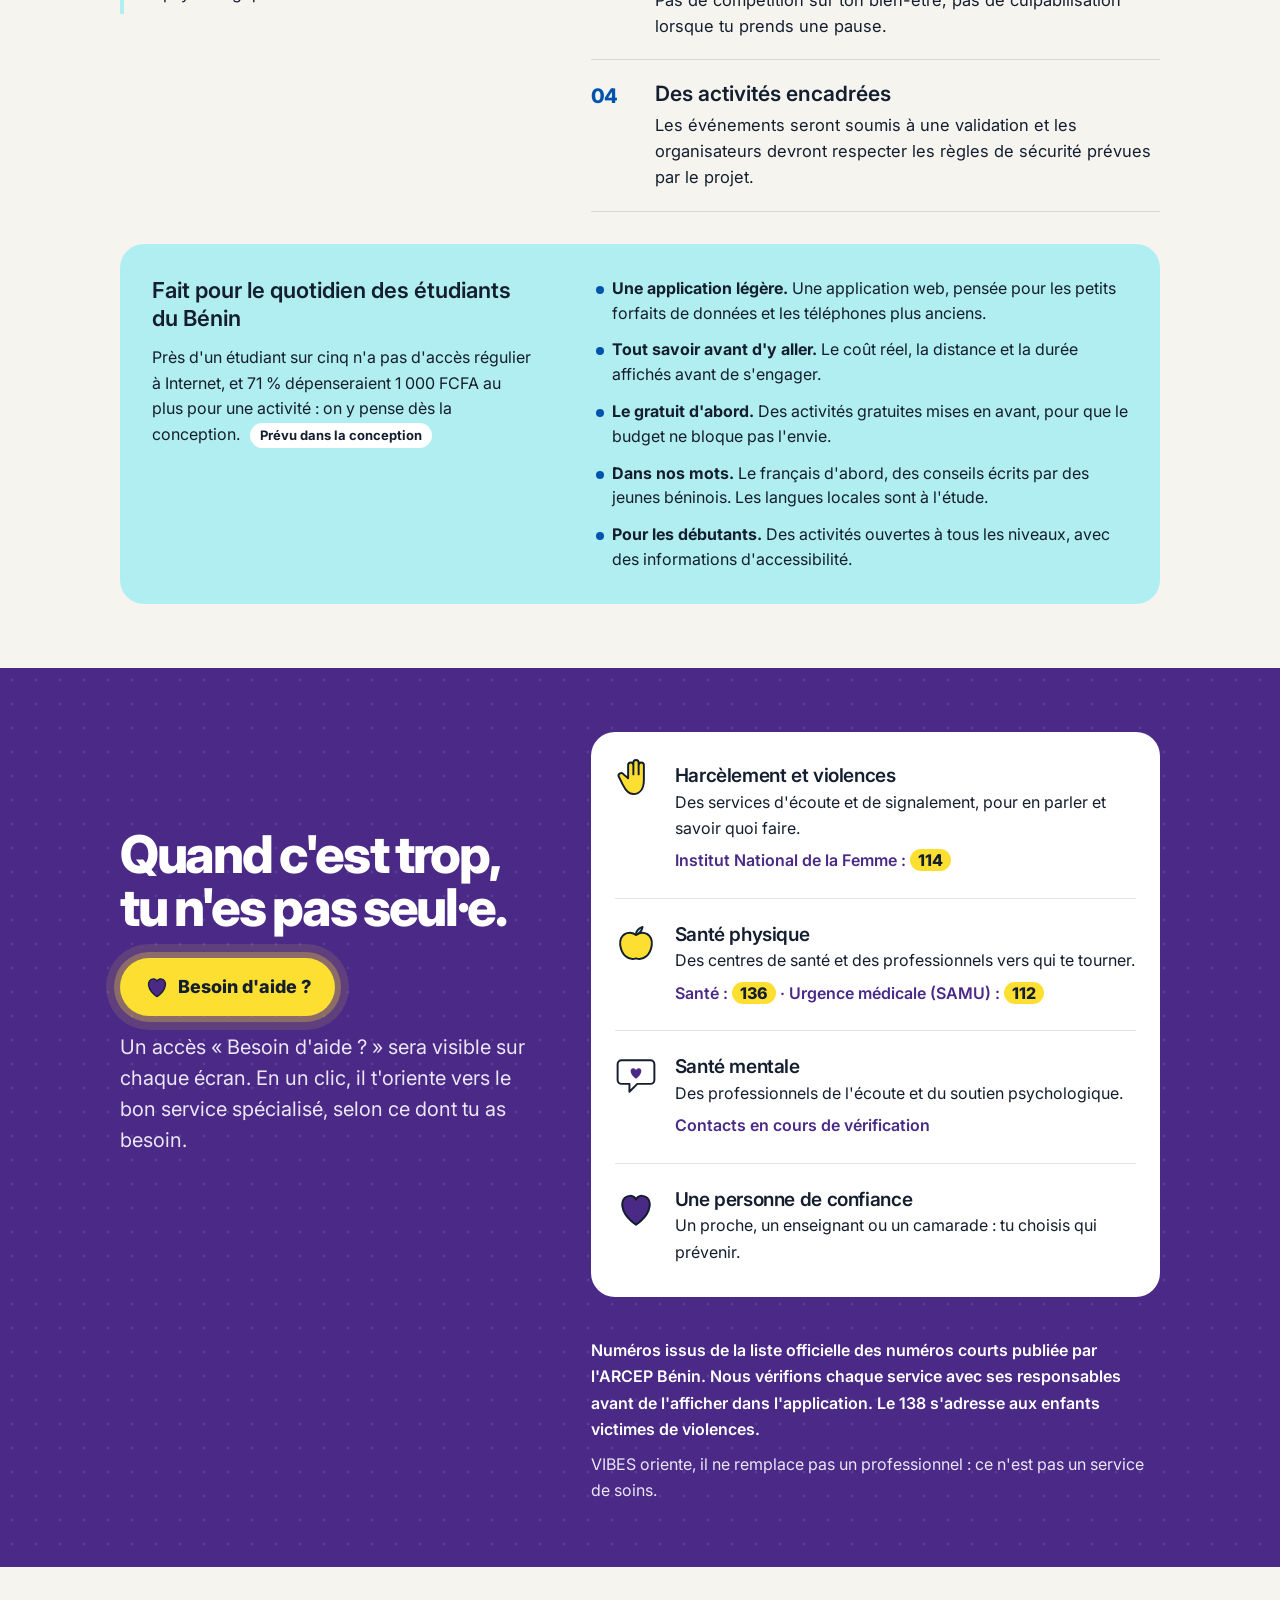
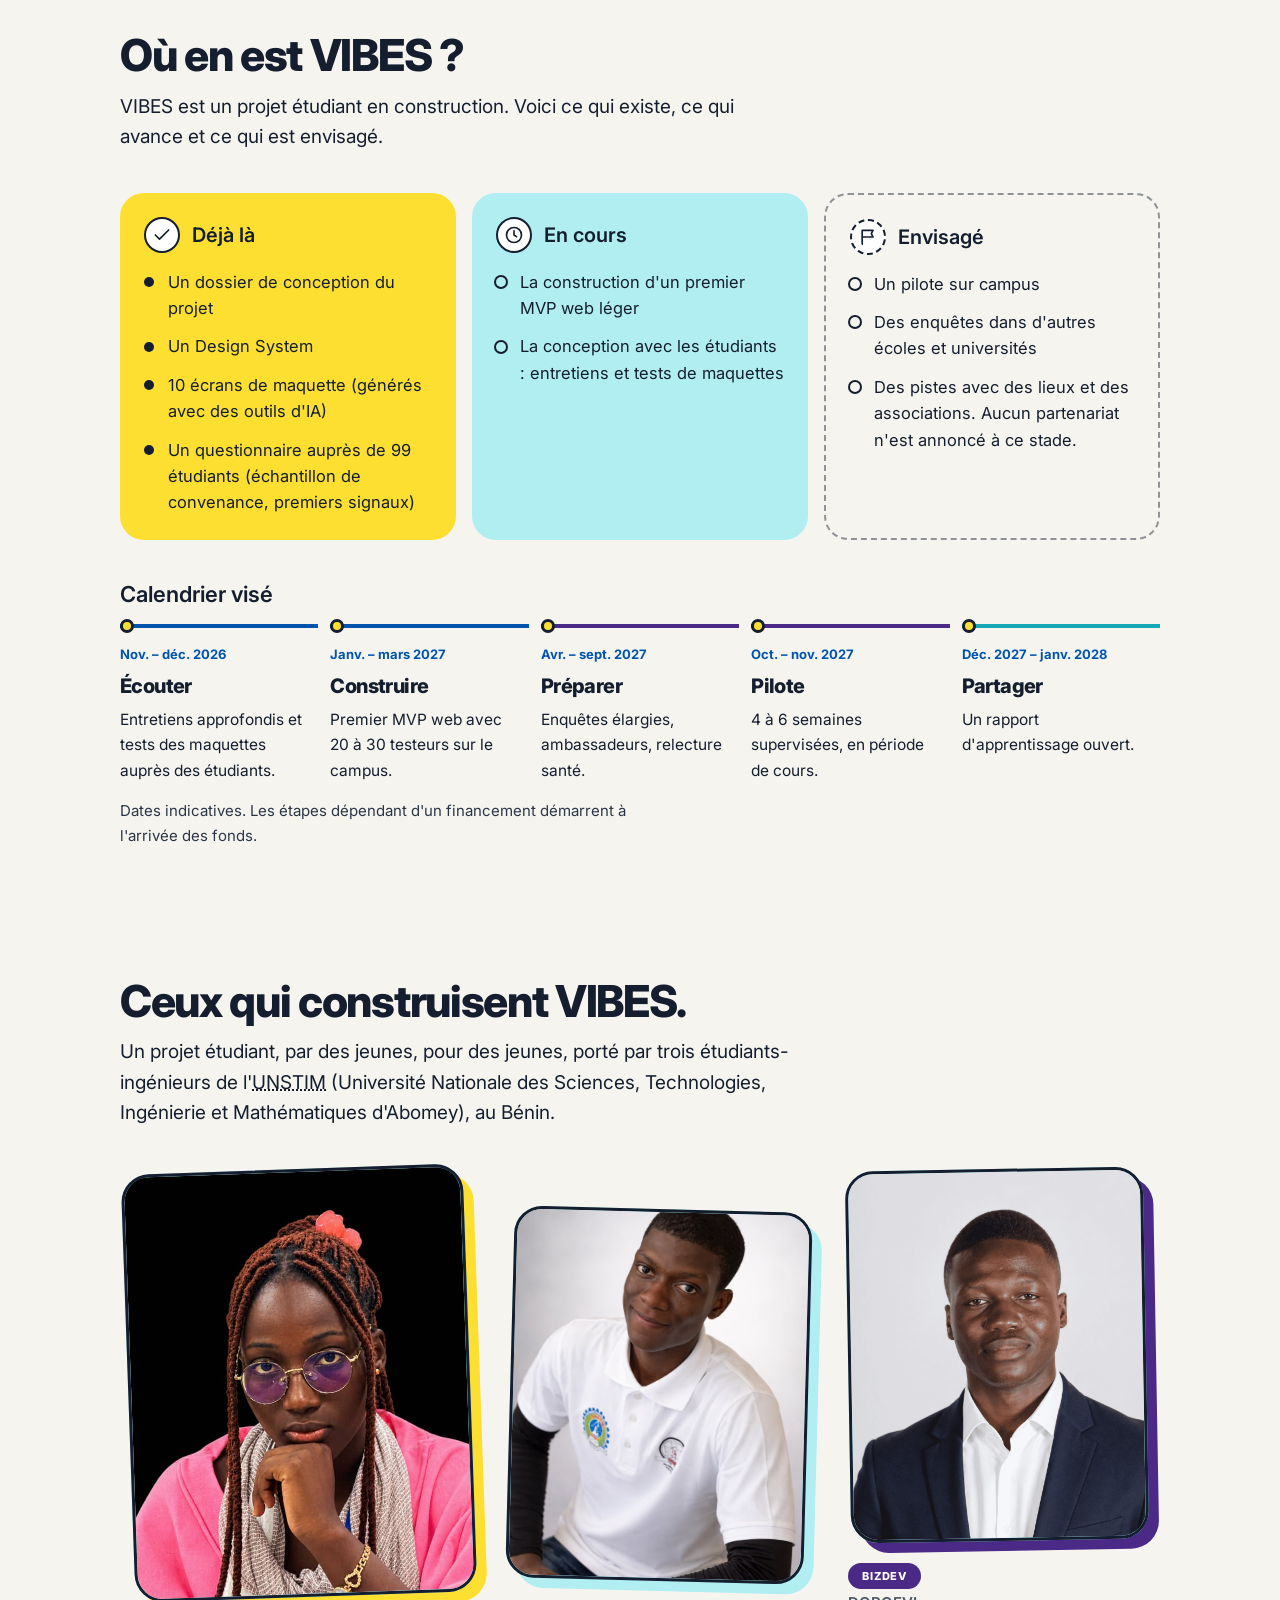
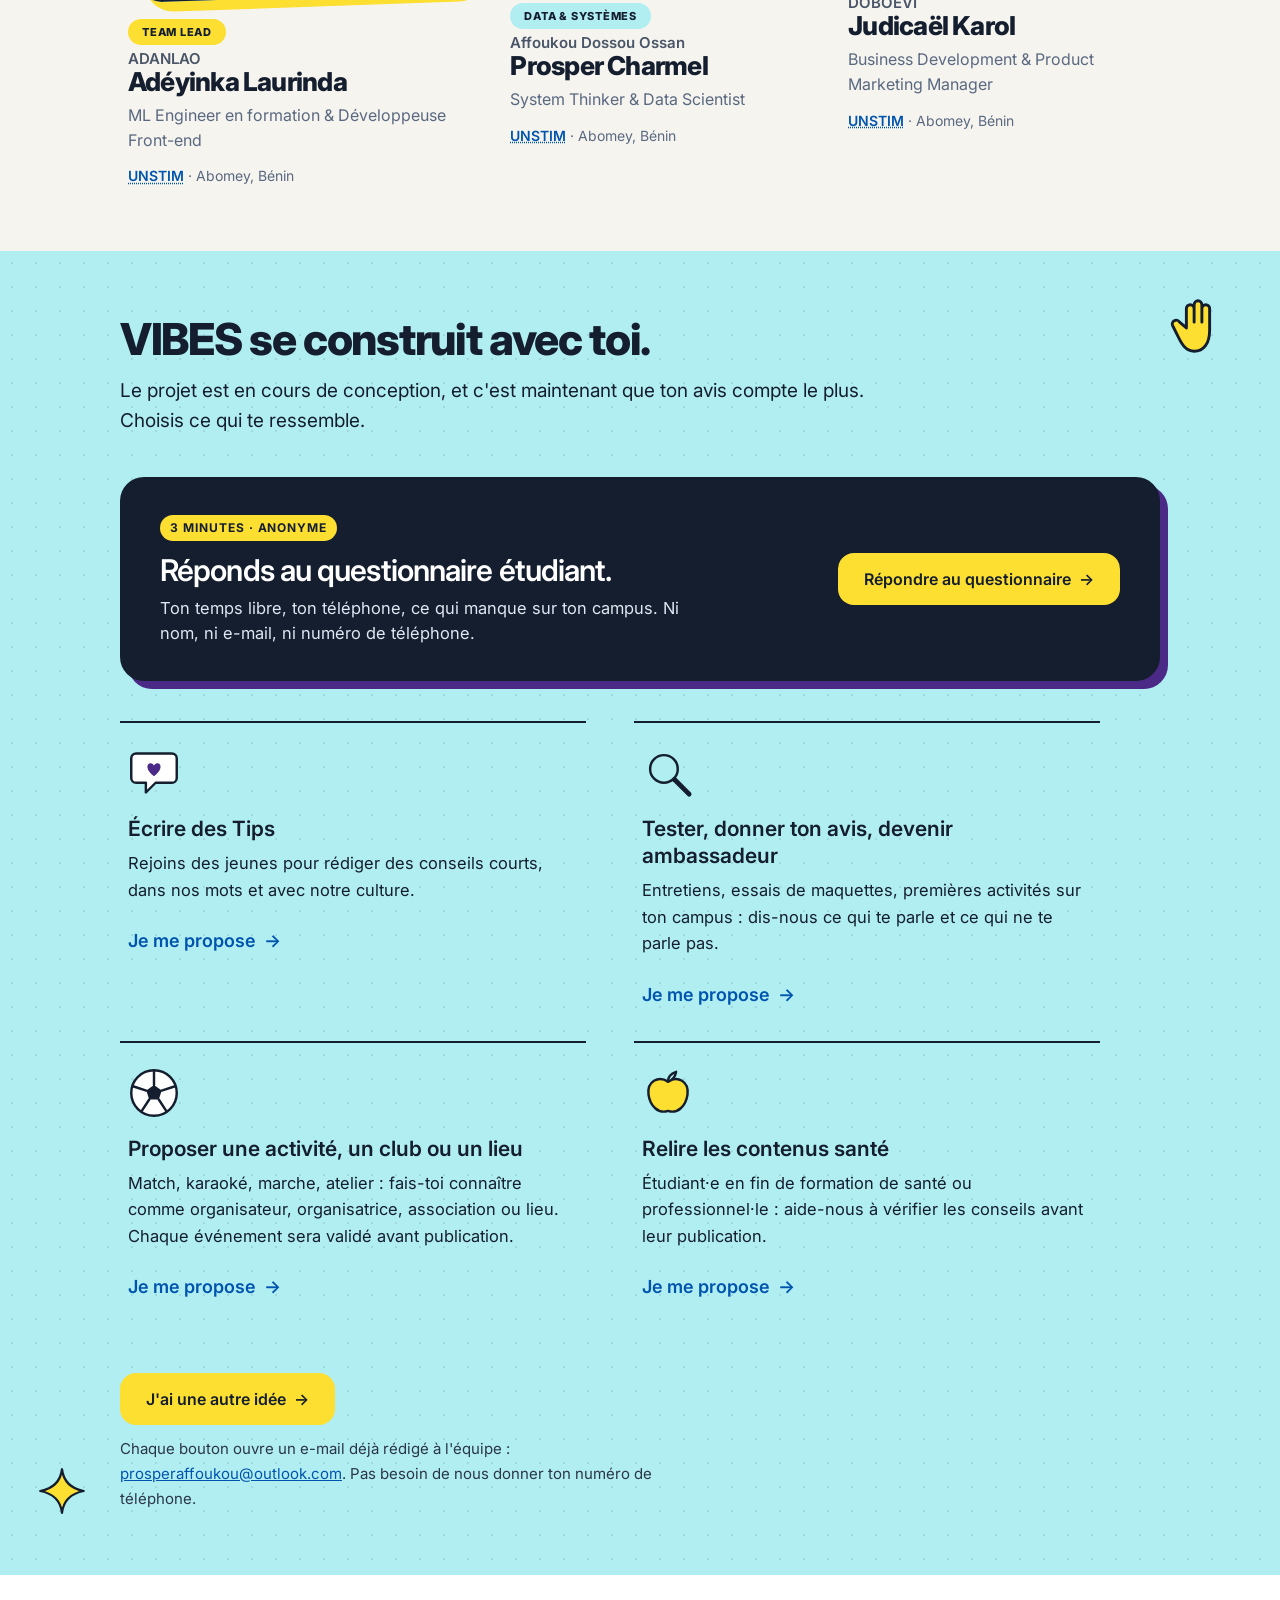
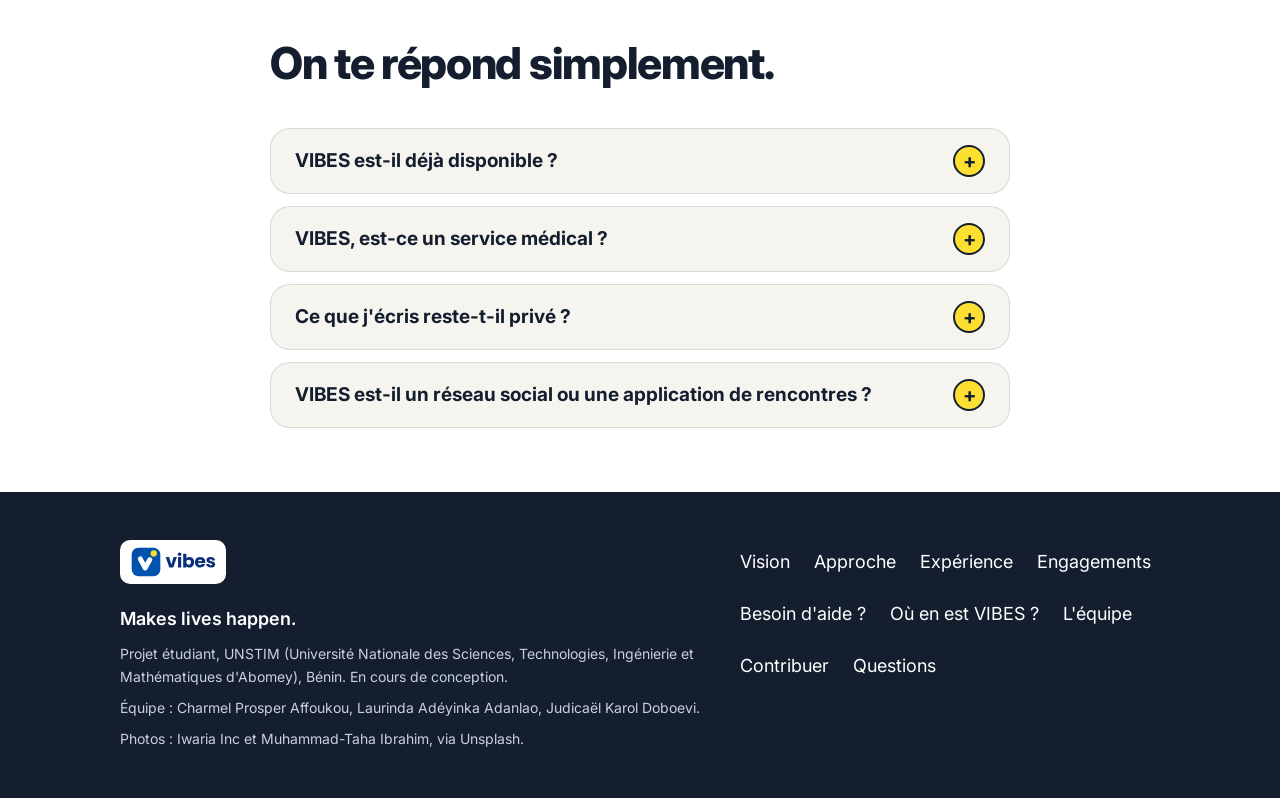
==== commit 8a15bc02: "UNSTIM : nom complet visible (équipe, FR/EN) ; appli mobile à suivre (PDF) Co-Authored-By: Claude So" ====
--- a/index.html
+++ b/index.html
@@ -454,7 +454,7 @@
       <header class="section__head reveal">
         <p class="eyebrow eyebrow--blue">L'équipe</p>
         <h2>Ceux qui construisent VIBES.</h2>
-        <p class="section__intro">Un projet étudiant, par des jeunes, pour des jeunes, porté par trois étudiants-ingénieurs de l'<abbr title="Université Nationale des Sciences, Technologies, Ingénierie et Mathématiques d'Abomey">UNSTIM</abbr>, au Bénin.</p>
+        <p class="section__intro">Un projet étudiant, par des jeunes, pour des jeunes, porté par trois étudiants-ingénieurs de l'<abbr title="Université Nationale des Sciences, Technologies, Ingénierie et Mathématiques d'Abomey">UNSTIM</abbr> (Université Nationale des Sciences, Technologies, Ingénierie et Mathématiques d'Abomey), au Bénin.</p>
       </header>
 
       <div class="team">
